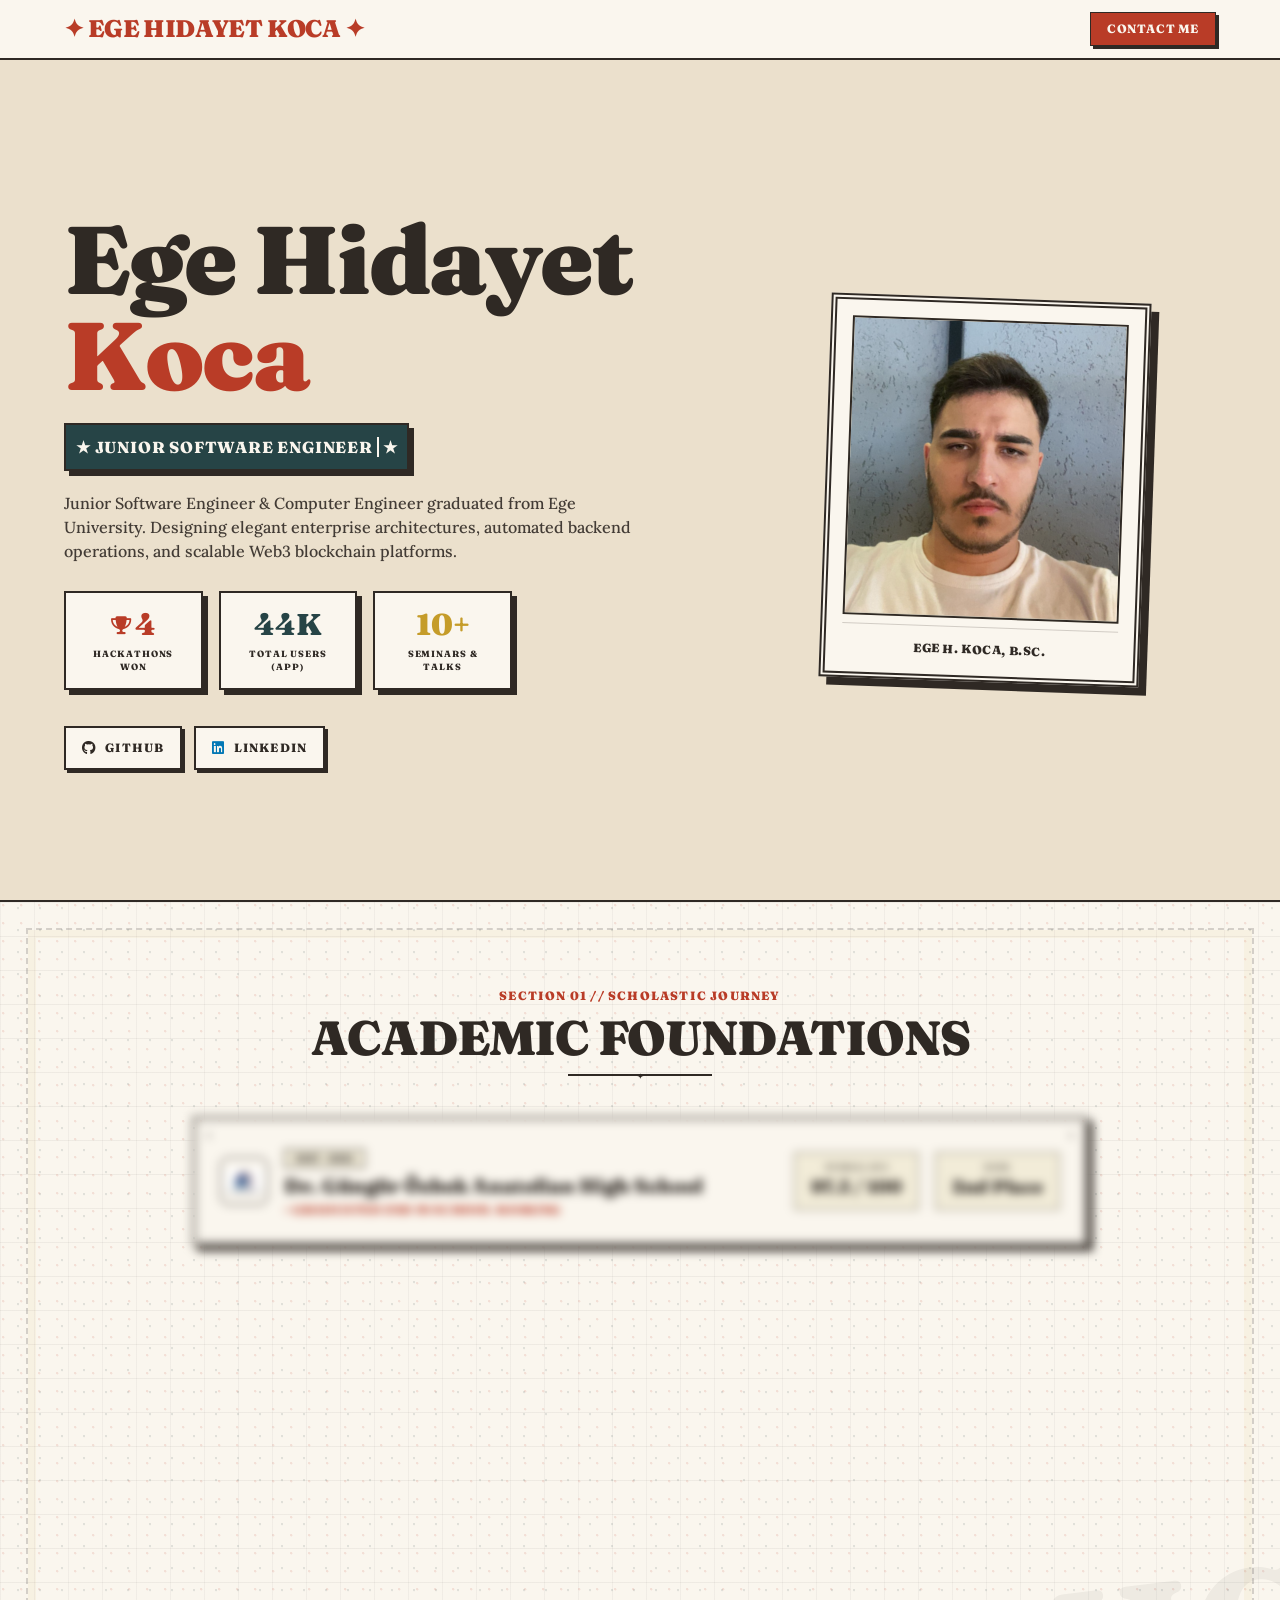
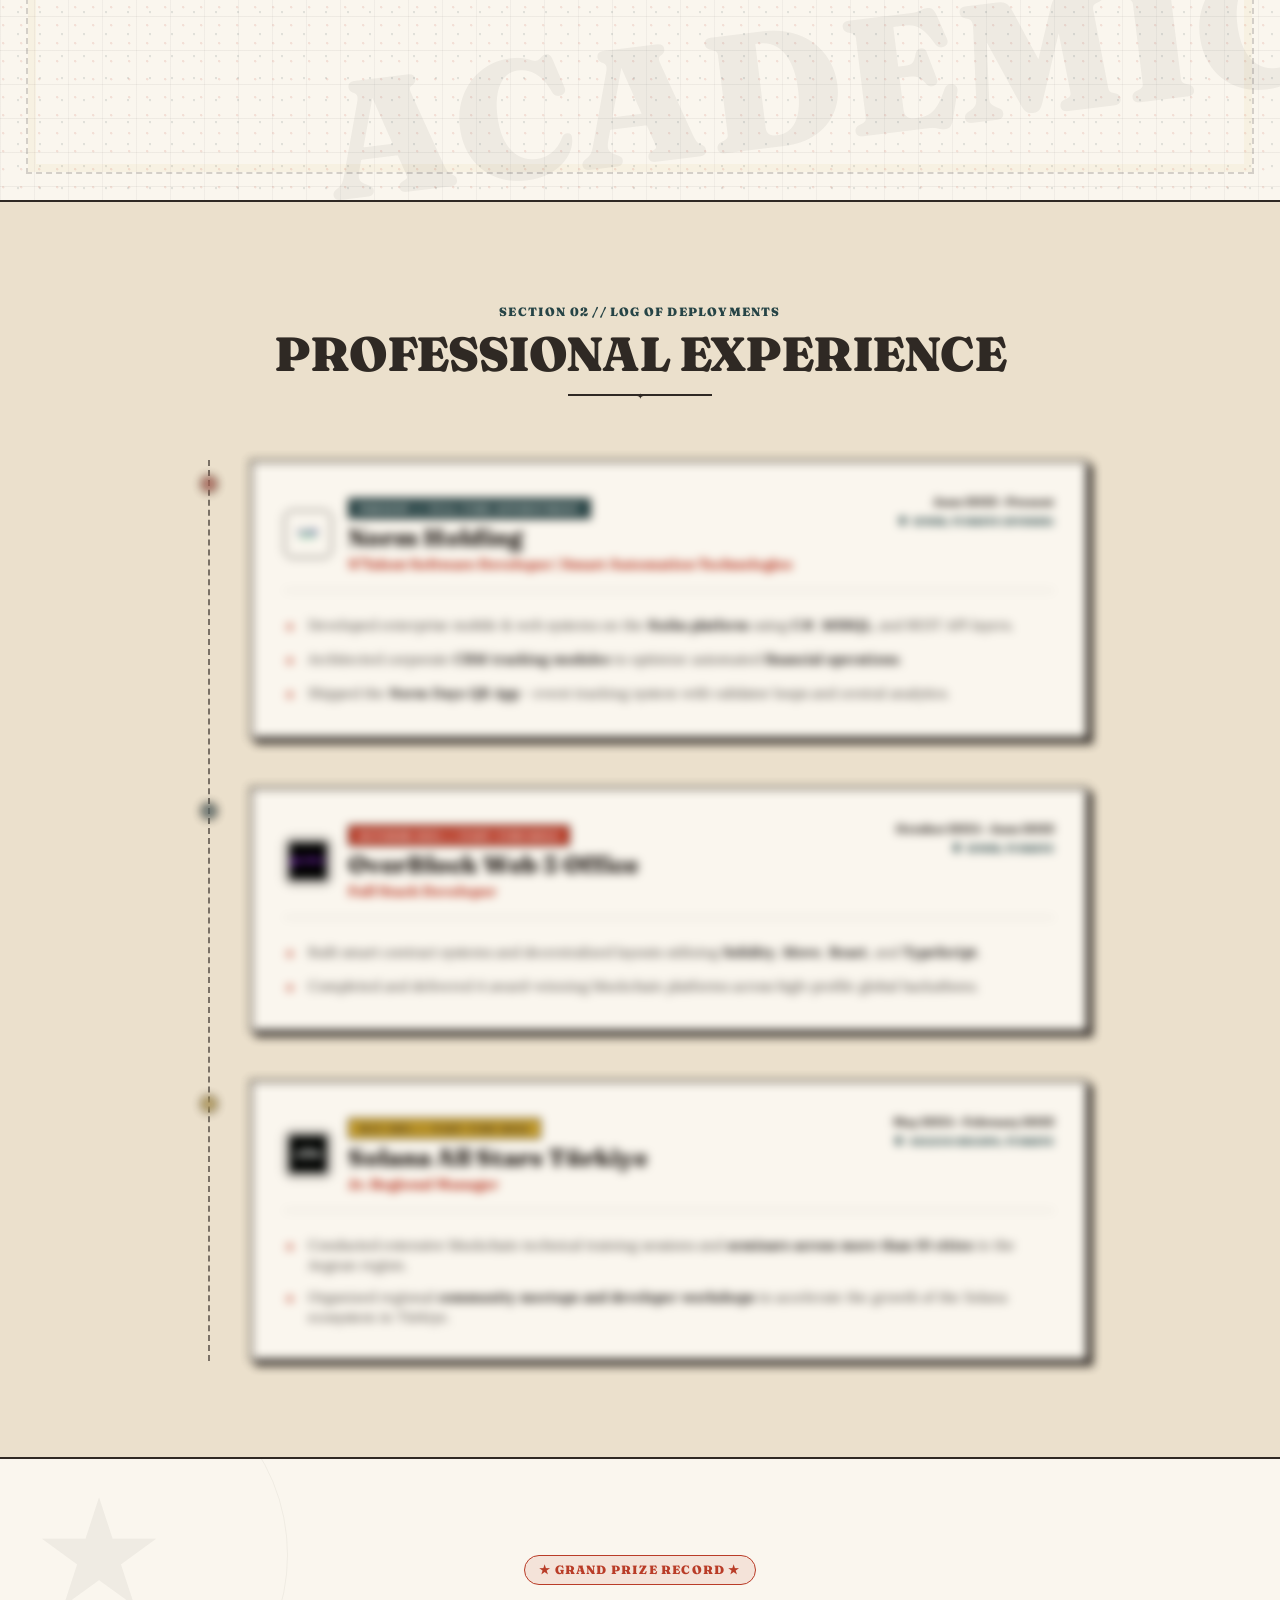
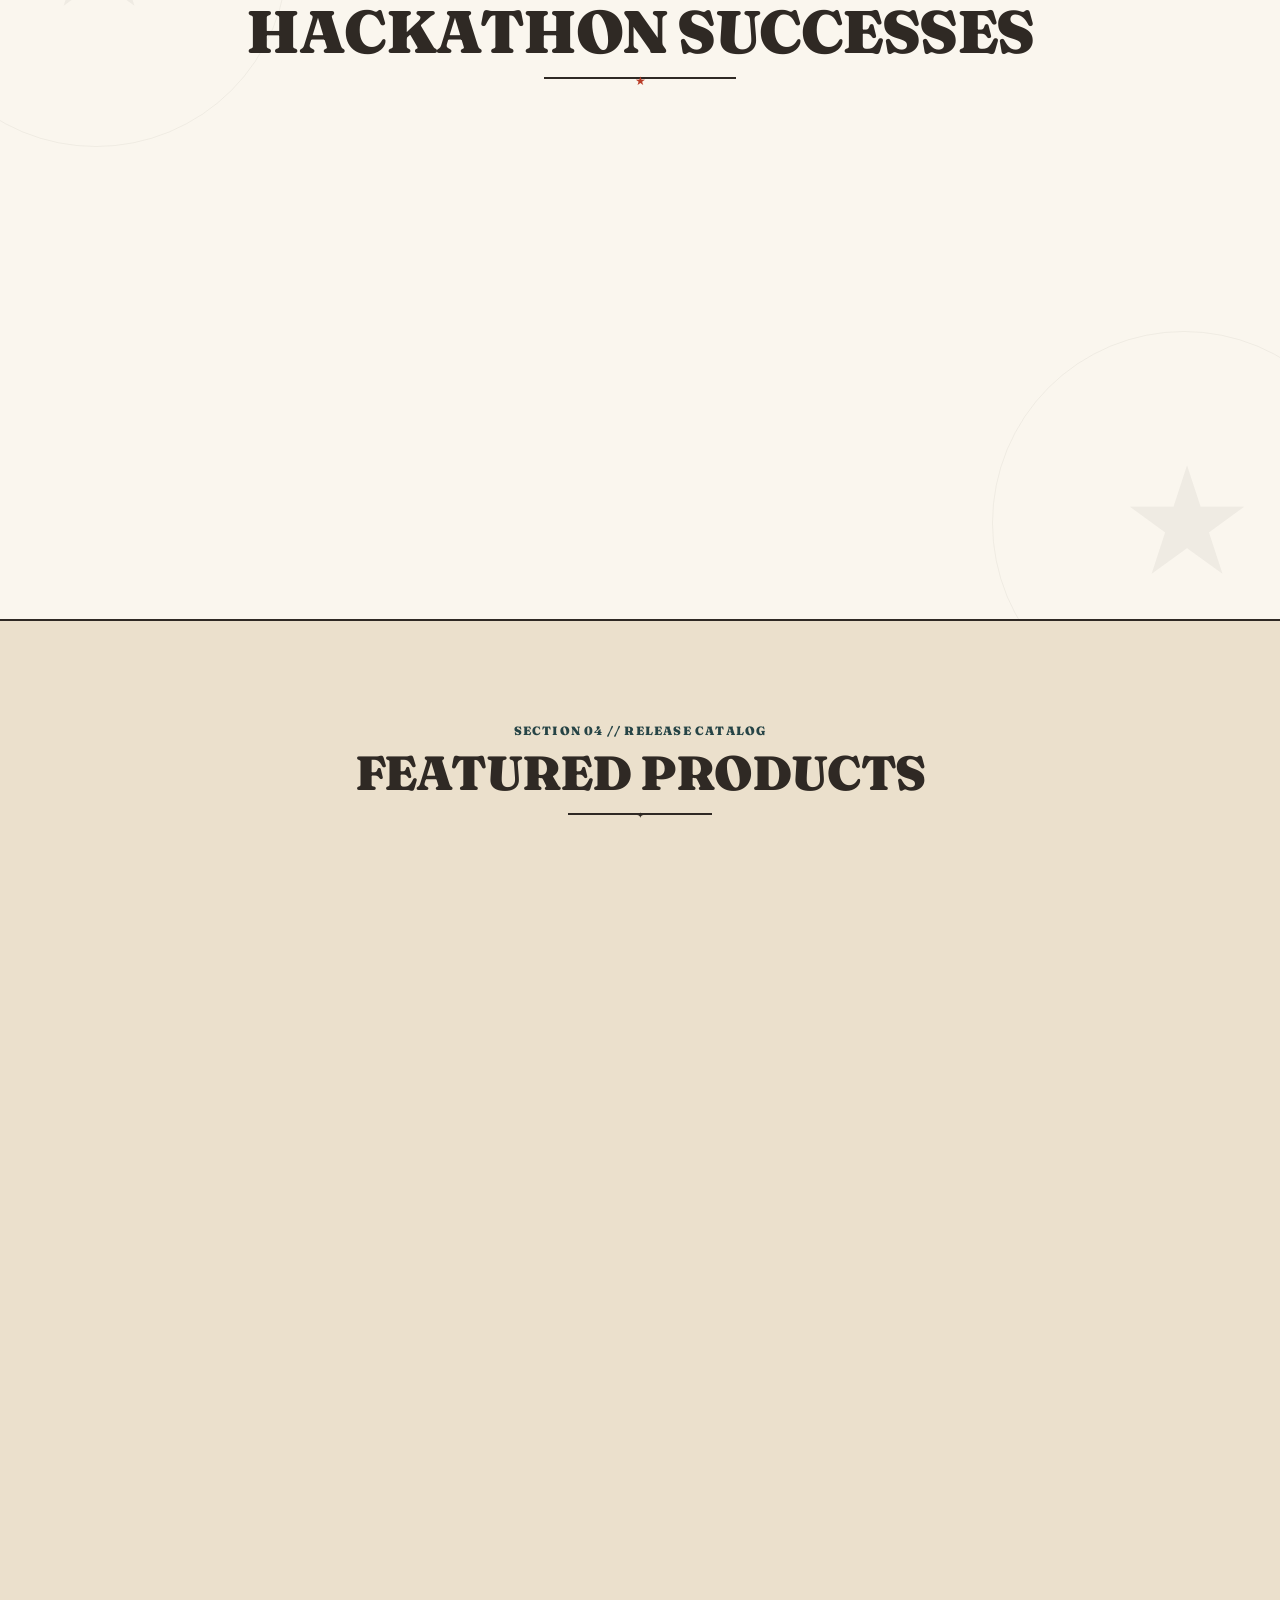
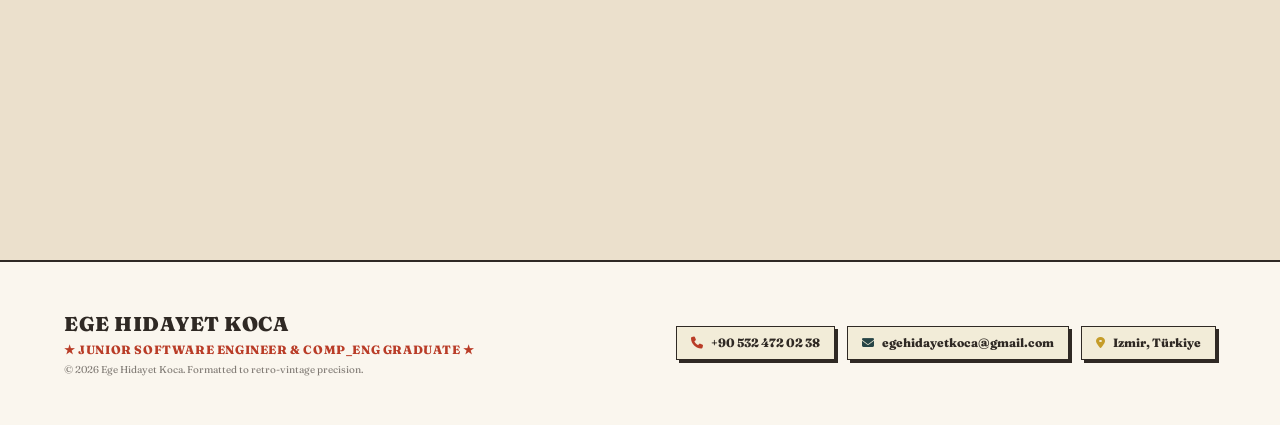
==== index.html @ c79b0aab "Fix product reveal visibility and Solana emphasis" ====
<!DOCTYPE html>
<html lang="en" class="scroll-smooth">
<head>
    <meta charset="UTF-8">
    <meta name="viewport" content="width=device-width, initial-scale=1.0">
    <title>Ege Hidayet Koca | Junior Software Engineer</title>
    <!-- Tailwind CSS -->
    <script src="assets/js/tailwindcss.js"></script>
    <!-- Google Fonts: Fraunces (Premium Retro Serif) & Lora (Classy Readable Body) -->
    <link href="assets/css/google-fonts.css" rel="stylesheet">
    <!-- Font Awesome Icons -->
    <link rel="stylesheet" href="assets/css/fontawesome.min.css">
    
    <script>
        tailwind.config = {
            theme: {
                extend: {
                    fontFamily: {
                        serif: ['Fraunces', 'serif'],
                        body: ['Lora', 'serif'],
                    },
                    colors: {
                        retro: {
                            bg: '#F5EFE4',      // Warm Aged Newspaper Cream
                            paper: '#FAF6EE',   // Off-white Warm Paper Sheet
                            red: '#B93A25',     // Vintage Tomato/Cola Red
                            teal: '#244244',    // Muted Dark Petrol Green
                            gold: '#C59B27',    // Aged Brass/Gold
                            charcoal: '#2D2722',// Muted Retro Coffee Dark
                        }
                    }
                }
            }
        }
    </script>
    
    <style>
        /* Smooth scrolling and vintage scrollbar */
        ::-webkit-scrollbar {
            width: 10px;
        }
        ::-webkit-scrollbar-track {
            background: #F0E6D2;
            border-left: 1px solid #2D2722;
        }
        ::-webkit-scrollbar-thumb {
            background: #B93A25;
            border: 2px solid #F5EFE4;
            border-radius: 4px;
        }
        ::-webkit-scrollbar-thumb:hover {
            background: #9A2E1C;
        }

        body {
            font-family: 'Lora', serif;
            background-color: #F5EFE4;
            color: #2D2722;
            background-image: radial-gradient(#2d2722 0.5px, transparent 0.5px), radial-gradient(#2d2722 0.5px, #f5efe4 0.5px);
            background-size: 20px 20px;
            background-position: 0 0, 10px 10px;
            background-blend-mode: multiply;
            opacity: 0.99; /* Fix for background blend */
            overflow-x: hidden;
        }

        b,
        strong {
            font-weight: 900;
            color: #1F1A17;
        }

        /* Classic Retro double-line border used in old magazines/labels */
        .retro-double-border {
            border: 4px double #2D2722;
        }

        .retro-border-thin {
            border: 1px solid #2D2722;
        }

        /* Paper shadow effect */
        .vintage-shadow {
            box-shadow: 5px 5px 0px 0px #2D2722;
        }

        .vintage-shadow-lg {
            box-shadow: 8px 8px 0px 0px #2D2722;
        }

        .vintage-shadow-sm {
            box-shadow: 3px 3px 0px 0px #2D2722;
        }

        /* Vintage stamp perforation effect */
        .stamp-perforation {
            background-image: radial-gradient(circle, transparent 40%, #FAF6EE 40%);
            background-size: 12px 12px;
        }

        /* Custom springy stamp entry animation to give a "tak tak" heavy matbaa/press effect */
        .edu-card-transition {
            will-change: transform, opacity, filter;
            transform-origin: center top;
            opacity: 0;
            transform: translateY(120px) scale(0.78) rotate(-3deg);
            filter: blur(5px);
        }

        .edu-card-visible {
            animation: edu-stamp-in 1.18s cubic-bezier(0.16, 1, 0.3, 1) both;
        }

        @keyframes edu-stamp-in {
            0% {
                opacity: 0;
                transform: translateY(120px) scale(0.78) rotate(-3deg);
                filter: blur(5px);
                box-shadow: 18px 18px 0 0 rgba(45, 39, 34, 0);
            }
            38% {
                opacity: 1;
                transform: translateY(-22px) scale(1.06) rotate(1.6deg);
                filter: blur(0.5px);
                box-shadow: 14px 14px 0 0 #2D2722;
            }
            56% {
                transform: translateY(10px) scale(0.965) rotate(-0.9deg);
                filter: blur(0);
                box-shadow: 3px 3px 0 0 #2D2722;
            }
            74% {
                transform: translateY(-6px) scale(1.015) rotate(0.35deg);
                box-shadow: 8px 8px 0 0 #2D2722;
            }
            100% {
                opacity: 1;
                transform: translateY(0) scale(1) rotate(0deg);
                filter: blur(0);
                box-shadow: 5px 5px 0 0 #2D2722;
            }
        }

        .hackathon-card {
            opacity: 0;
            transform: translateY(-130px) scale(0.86) rotate(-3deg);
            filter: blur(5px);
            will-change: transform, opacity, filter;
        }

        .hackathon-card.is-visible {
            opacity: 1;
            transform: translateY(0) scale(1) rotate(0deg);
            filter: blur(0);
        }

        .hackathon-card.drop-in {
            animation: hackathon-drop-in 1.05s cubic-bezier(0.17, 0.9, 0.28, 1.18) both;
        }

        .hackathon-card.rise-in {
            animation: hackathon-rise-in 1.05s cubic-bezier(0.17, 0.9, 0.28, 1.18) both;
        }

        @keyframes hackathon-drop-in {
            0% {
                opacity: 0;
                transform: translateY(-150px) scale(0.84) rotate(-4deg);
                filter: blur(6px);
                box-shadow: 0 22px 0 rgba(45, 39, 34, 0);
            }
            50% {
                opacity: 1;
                transform: translateY(18px) scale(1.045) rotate(1.4deg);
                filter: blur(0);
                box-shadow: 12px 12px 0 #2D2722;
            }
            72% {
                transform: translateY(-8px) scale(0.985) rotate(-0.45deg);
                box-shadow: 6px 6px 0 #2D2722;
            }
            100% {
                opacity: 1;
                transform: translateY(0) scale(1) rotate(0deg);
                filter: blur(0);
                box-shadow: 8px 8px 0 #2D2722;
            }
        }

        @keyframes hackathon-rise-in {
            0% {
                opacity: 0;
                transform: translateY(150px) scale(0.84) rotate(4deg);
                filter: blur(6px);
                box-shadow: 0 -18px 0 rgba(45, 39, 34, 0);
            }
            50% {
                opacity: 1;
                transform: translateY(-18px) scale(1.045) rotate(-1.4deg);
                filter: blur(0);
                box-shadow: 12px 12px 0 #2D2722;
            }
            72% {
                transform: translateY(8px) scale(0.985) rotate(0.45deg);
                box-shadow: 6px 6px 0 #2D2722;
            }
            100% {
                opacity: 1;
                transform: translateY(0) scale(1) rotate(0deg);
                filter: blur(0);
                box-shadow: 8px 8px 0 #2D2722;
            }
        }

        .experience-card {
            opacity: 0;
            filter: blur(5px);
            will-change: transform, opacity, filter;
        }

        .experience-card.from-left {
            transform: translateX(-120px) rotate(-1.4deg);
        }

        .experience-card.from-right {
            transform: translateX(120px) rotate(1.4deg);
        }

        .experience-card.is-visible {
            opacity: 1;
            transform: translateX(0) rotate(0deg);
            filter: blur(0);
        }

        .experience-card.slide-left-in {
            animation: experience-slide-left-in 1s cubic-bezier(0.16, 1, 0.3, 1) both;
        }

        .experience-card.slide-right-in {
            animation: experience-slide-right-in 1s cubic-bezier(0.16, 1, 0.3, 1) both;
        }

        @keyframes experience-slide-left-in {
            0% {
                opacity: 0;
                transform: translateX(-130px) rotate(-2deg);
                filter: blur(6px);
            }
            58% {
                opacity: 1;
                transform: translateX(18px) rotate(0.6deg);
                filter: blur(0);
            }
            78% {
                transform: translateX(-6px) rotate(-0.2deg);
            }
            100% {
                opacity: 1;
                transform: translateX(0) rotate(0deg);
                filter: blur(0);
            }
        }

        @keyframes experience-slide-right-in {
            0% {
                opacity: 0;
                transform: translateX(130px) rotate(2deg);
                filter: blur(6px);
            }
            58% {
                opacity: 1;
                transform: translateX(-18px) rotate(-0.6deg);
                filter: blur(0);
            }
            78% {
                transform: translateX(6px) rotate(0.2deg);
            }
            100% {
                opacity: 1;
                transform: translateX(0) rotate(0deg);
                filter: blur(0);
            }
        }

        .product-card {
            opacity: 1;
            transform: translateY(0) scale(1);
            filter: blur(0);
            clip-path: inset(0 0 0 0);
            will-change: transform, opacity, filter, clip-path;
        }

        .product-card.is-hidden {
            opacity: 0;
            transform: translateY(42px) scale(0.94);
            filter: blur(4px);
            clip-path: inset(0 100% 0 0);
        }

        .product-card.is-visible {
            opacity: 1;
            transform: translateY(0) scale(1);
            filter: blur(0);
            clip-path: inset(0 0 0 0);
        }

        .product-card.product-build-in {
            animation: product-build-in 1.05s cubic-bezier(0.16, 1, 0.3, 1) both;
        }

        @keyframes product-build-in {
            0% {
                opacity: 0;
                transform: translateY(54px) scale(0.92);
                filter: blur(5px);
                clip-path: inset(0 100% 0 0);
                box-shadow: 0 0 0 rgba(45, 39, 34, 0);
            }
            42% {
                opacity: 1;
                clip-path: inset(0 0 0 0);
                filter: blur(1px);
            }
            68% {
                transform: translateY(-8px) scale(1.015);
                filter: blur(0);
                box-shadow: 8px 8px 0 #2D2722;
            }
            100% {
                opacity: 1;
                transform: translateY(0) scale(1);
                filter: blur(0);
                clip-path: inset(0 0 0 0);
                box-shadow: 5px 5px 0 #2D2722;
            }
        }

        .academic-bg {
            background-color: #FAF6EE;
            background-image:
                linear-gradient(rgba(45, 39, 34, 0.055) 1px, transparent 1px),
                linear-gradient(90deg, rgba(45, 39, 34, 0.045) 1px, transparent 1px),
                radial-gradient(circle at 18% 18%, rgba(185, 58, 37, 0.12) 0 1px, transparent 1.5px),
                radial-gradient(circle at 82% 28%, rgba(36, 66, 68, 0.12) 0 1px, transparent 1.5px);
            background-size: 100% 34px, 34px 100%, 18px 18px, 22px 22px;
        }

        .academic-bg::before,
        .academic-bg::after {
            content: "";
            position: absolute;
            pointer-events: none;
            z-index: 0;
        }

        .academic-bg::before {
            inset: 26px;
            border: 2px dashed rgba(45, 39, 34, 0.18);
            box-shadow: inset 0 0 0 8px rgba(197, 155, 39, 0.06);
        }

        .academic-bg::after {
            content: "ACADEMIC";
            right: -3vw;
            bottom: 4vh;
            font-family: 'Fraunces', serif;
            font-size: clamp(4rem, 13vw, 11rem);
            font-weight: 900;
            line-height: 1;
            color: rgba(45, 39, 34, 0.055);
            transform: rotate(-7deg);
            letter-spacing: 0;
            white-space: nowrap;
        }
    </style>
</head>
<body class="antialiased selection:bg-[#B93A25] selection:text-white">

    <!-- Vintage Header Masthead (Simplified without Navigation Links for Clean Scroll UX) -->
    <header class="fixed top-0 left-0 w-full z-40 bg-[#FAF6EE] border-b-2 border-retro-charcoal px-4 sm:px-6 py-3 transition-all duration-300">
        <div class="max-w-6xl mx-auto flex items-center justify-between">
            <a href="#hero" class="font-serif font-black text-xl md:text-2xl tracking-tight text-retro-red hover:opacity-85">
                ✦ EGE HIDAYET KOCA ✦
            </a>

            <a href="mailto:egehidayetkoca@gmail.com" class="bg-retro-red hover:bg-retro-charcoal text-[#FAF6EE] text-xs font-serif font-bold tracking-wider uppercase px-4 py-2 border border-retro-charcoal transition-all vintage-shadow-sm">
                CONTACT ME
            </a>
        </div>
    </header>

    <!-- 1. HERO ENTRY SECTION (Highly Responsive, Perfectly Aligned Side-by-Side Layout) -->
    <section id="hero" class="relative min-h-screen lg:h-screen lg:max-h-[950px] flex items-center justify-center pt-28 pb-8 px-4 sm:px-6 z-10 overflow-hidden">
        <div class="max-w-6xl w-full mx-auto grid grid-cols-1 md:grid-cols-12 gap-8 items-center h-full">
            
            <!-- Left Column: Classic Bold Advertising Typography -->
            <div class="md:col-span-7 flex flex-col justify-center space-y-4 md:space-y-5">
                <h1 class="font-serif font-black text-4xl sm:text-6xl lg:text-7xl xl:text-8xl tracking-tight leading-none text-retro-charcoal">
                    Ege Hidayet <br>
                    <span class="text-retro-red">Koca</span>
                </h1>
                
                <!-- Retro Framed Label for Subtitle -->
                <div class="bg-retro-teal text-[#FAF6EE] border-2 border-retro-charcoal p-2.5 inline-block w-fit max-w-full vintage-shadow">
                    <h2 class="text-xs sm:text-sm md:text-base font-serif font-extrabold tracking-wider uppercase">
                        ★ <span id="typewriter-text" class="border-r-2 border-[#FAF6EE] pr-1"></span> ★
                    </h2>
                </div>
                
                <p class="text-retro-charcoal/90 text-xs sm:text-sm md:text-base max-w-xl leading-relaxed font-medium">
                    Junior Software Engineer & Computer Engineer graduated from Ege University. Designing elegant enterprise architectures, automated backend operations, and scalable Web3 blockchain platforms.
                </p>

                <!-- Classic Ledger Stats Grid -->
                <div class="grid grid-cols-3 gap-3 sm:gap-4 py-2 max-w-md w-full">
                    <div class="bg-[#FAF6EE] border-2 border-retro-charcoal p-2.5 sm:p-3.5 text-center vintage-shadow">
                        <div class="text-xl sm:text-2xl md:text-3xl font-serif font-black text-retro-red flex items-center justify-center gap-1">
                            <i class="fas fa-trophy text-sm sm:text-base md:text-lg"></i>
                            <span>4</span>
                        </div>
                        <div class="text-[8px] sm:text-[9px] font-serif font-bold uppercase tracking-widest text-retro-charcoal mt-1">Hackathons Won</div>
                    </div>
                    <div class="bg-[#FAF6EE] border-2 border-retro-charcoal p-2.5 sm:p-3.5 text-center vintage-shadow">
                        <div class="text-xl sm:text-2xl md:text-3xl font-serif font-black text-retro-teal">44K</div>
                        <div class="text-[8px] sm:text-[9px] font-serif font-bold uppercase tracking-widest text-retro-charcoal mt-1">Total Users (App)</div>
                    </div>
                    <div class="bg-[#FAF6EE] border-2 border-retro-charcoal p-2.5 sm:p-3.5 text-center vintage-shadow">
                        <div class="text-xl sm:text-2xl md:text-3xl font-serif font-black text-retro-gold">10+</div>
                        <div class="text-[8px] sm:text-[9px] font-serif font-bold uppercase tracking-widest text-retro-charcoal mt-1">Seminars & Talks</div>
                    </div>
                </div>

                <!-- Handles -->
                <div class="flex flex-wrap items-center gap-3 pt-2">
                    <a href="https://github.com/egekoca" target="_blank" class="bg-[#FAF6EE] border-2 border-retro-charcoal hover:bg-retro-red hover:text-white px-4 py-2.5 text-[10px] sm:text-xs font-serif font-bold tracking-widest uppercase flex items-center gap-2 transition-all vintage-shadow-sm">
                        <i class="fab fa-github text-sm"></i>
                        <span>GITHUB</span>
                    </a>
                    <a href="https://www.linkedin.com/in/ege-hidayet-koca/" target="_blank" class="bg-[#FAF6EE] border-2 border-retro-charcoal hover:bg-retro-teal hover:text-white px-4 py-2.5 text-[10px] sm:text-xs font-serif font-bold tracking-widest uppercase flex items-center gap-2 transition-all vintage-shadow-sm">
                        <i class="fab fa-linkedin text-sm text-[#0077B5]"></i>
                        <span>LINKEDIN</span>
                    </a>
                </div>
            </div>

            <!-- Right Column: Retro Portrait Card (Ensured side-by-side positioning on larger screens) -->
            <div class="md:col-span-5 flex justify-center items-center">
                <div class="relative w-64 h-72 sm:w-72 sm:h-80 md:w-80 md:h-96 max-w-full">
                    <!-- Polaroid Style frame containing user avatar -->
                    <div class="absolute inset-0 bg-[#FAF6EE] border-[6px] border-double border-retro-charcoal p-3.5 sm:p-4 flex flex-col justify-between vintage-shadow-lg transform rotate-2 md:hover:rotate-0 transition-transform duration-300">
                        <!-- Portrait Image Wrapper -->
                        <div class="w-full h-[88%] bg-[#F2ECD8] border-2 border-retro-charcoal overflow-hidden relative flex items-center justify-center">
                            <!-- Fallback styled beautifully below. Actual image will crop cleanly inside. -->
                            <img src="assets/images/profile.png" alt="Ege Hidayet Koca" onerror="this.style.display='none'; this.nextElementSibling.style.display='flex';" class="w-full h-full object-cover">
                            <div class="hidden w-full h-full flex-col items-center justify-center bg-[#FAF6EE] text-retro-charcoal">
                                <i class="fas fa-user-tie text-4xl sm:text-5xl text-retro-red mb-3"></i>
                                <span class="font-serif text-[9px] sm:text-[10px] tracking-widest uppercase font-bold">[YOUR PHOTO HERE]</span>
                            </div>
                        </div>

                        <!-- Polaroid bottom margin metadata -->
                        <div class="text-center pt-1.5 sm:pt-2 border-t border-retro-charcoal/20">
                            <span class="font-serif font-black text-xs tracking-wider uppercase text-retro-charcoal">Ege H. Koca, B.Sc.</span>
                        </div>
                    </div>
                </div>
            </div>

        </div>
    </section>

    <!-- 2. EDUCATION SECTION (Stacked Symmetrical Layout - Scrollable/No Clip on Accordion Expansion) -->
    <section id="education" class="academic-bg relative min-h-screen py-20 px-4 sm:px-6 border-t-2 border-retro-charcoal z-10 overflow-hidden">
        <div class="relative z-10 max-w-4xl mx-auto w-full">
            <div class="text-center mb-10">
                <span class="text-xs font-serif font-black tracking-widest text-retro-red uppercase">SECTION 01 // SCHOLASTIC JOURNEY</span>
                <h2 class="font-serif font-black text-3xl md:text-5xl text-retro-charcoal mt-2 uppercase tracking-tight">Academic Foundations</h2>
                <div class="w-36 h-0.5 bg-retro-charcoal mx-auto mt-3 relative">
                    <span class="absolute -top-1 left-1/2 -translate-x-1/2 text-[8px]">✦</span>
                </div>
            </div>

            <!-- Vertically Stacked Symmetrical Cards for Flawless Page Flow -->
            <div class="space-y-6">
                
                <!-- Card 1: Dr. Güngör Özbek Anatolian High School -->
                <div id="edu-card-1" class="edu-card-transition opacity-0 translate-y-12 scale-95 bg-[#FAF6EE] p-5 sm:p-6 retro-double-border relative group vintage-shadow hover:translate-x-[-2px] hover:translate-y-[-2px] hover:shadow-[7px_7px_0px_0px_#2D2722] transition-all flex flex-col md:flex-row items-start md:items-center justify-between gap-4 md:gap-6">
                    <span class="absolute top-2 left-2 text-xs text-retro-charcoal/40">✦</span>
                    <span class="absolute top-2 right-2 text-xs text-retro-charcoal/40">✦</span>
                    
                    <div class="flex items-center gap-4">
                        <!-- School Logo Box with Fallback -->
                        <div class="relative w-12 h-12 bg-[#FAF6EE] border border-retro-charcoal p-1 flex items-center justify-center overflow-hidden shrink-0 shadow-sm rounded-lg">
                            <img src="assets/images/dr-gungor-ozbek.jpg" alt="Dr. Güngör Özbek Anatolian High School Logo" onerror="this.style.display='none'; this.nextElementSibling.style.display='flex';" class="w-full h-full object-contain">
                            <span class="hidden w-full h-full items-center justify-center font-serif font-black text-retro-red text-base">GO</span>
                        </div>
                        <div>
                            <span class="text-[10px] font-serif font-bold text-retro-charcoal bg-[#F2ECD8] border border-retro-charcoal px-2.5 py-0.5">2017 - 2021</span>
                            <h3 class="text-lg sm:text-xl font-serif font-black text-retro-charcoal mt-1">
                                Dr. Güngör Özbek Anatolian High School
                            </h3>
                            <p class="text-xs font-serif font-bold tracking-wider text-retro-red uppercase mt-0.5">&gt; Graduated 2nd in school ranking</p>
                        </div>
                    </div>

                    <!-- Mini Ledger Details -->
                    <div class="flex gap-4 shrink-0 w-full md:w-auto border-t md:border-t-0 border-retro-charcoal/20 pt-3 md:pt-0">
                        <div class="bg-[#F2ECD8] border border-retro-charcoal/60 px-4 py-2 text-center min-w-[100px] flex-1 md:flex-initial">
                            <span class="text-[8px] font-serif font-bold text-retro-charcoal/70 block uppercase tracking-wider">Overall GPA</span>
                            <span class="text-base sm:text-lg font-serif font-black text-retro-charcoal block">97.3 / 100</span>
                        </div>
                        <div class="bg-[#F2ECD8] border border-retro-charcoal/60 px-4 py-2 text-center min-w-[100px] flex-1 md:flex-initial">
                            <span class="text-[8px] font-serif font-bold text-retro-charcoal/70 block uppercase tracking-wider">Rank</span>
                            <span class="text-base sm:text-lg font-serif font-black text-retro-charcoal block">2nd Place</span>
                        </div>
                    </div>
                </div>

                <!-- Card 2: Ege University (COLLAPSIBLE / ACCORDION STYLE) -->
                <div id="ege-card" class="edu-card-transition opacity-0 translate-y-12 scale-95 bg-[#FAF6EE] p-5 sm:p-6 retro-double-border relative group vintage-shadow hover:translate-x-[-2px] hover:translate-y-[-2px] hover:shadow-[7px_7px_0px_0px_#2D2722] transition-all flex flex-col gap-4 cursor-pointer">
                    <span class="absolute top-2 left-2 text-xs text-retro-charcoal/40">✦</span>
                    <span class="absolute top-2 right-2 text-xs text-retro-charcoal/40">✦</span>
                    
                    <div class="flex flex-col md:flex-row items-start md:items-center justify-between gap-4 md:gap-6">
                        <div class="flex items-center gap-4">
                            <!-- School Logo Box with Fallback -->
                            <div class="relative w-12 h-12 bg-[#FAF6EE] border border-retro-charcoal p-1 flex items-center justify-center overflow-hidden shrink-0 shadow-sm rounded-lg">
                                <img src="assets/images/ege-university.png" alt="Ege University Logo" onerror="this.style.display='none'; this.nextElementSibling.style.display='flex';" class="w-full h-full object-contain">
                                <span class="hidden w-full h-full items-center justify-center font-serif font-black text-retro-teal text-base">EU</span>
                            </div>
                            <div>
                                <span class="text-[10px] font-serif font-bold text-retro-charcoal bg-[#F2ECD8] border border-retro-charcoal px-2.5 py-0.5">2021 - 2026</span>
                                <h3 class="text-lg sm:text-xl font-serif font-black text-retro-charcoal mt-1">
                                    Ege University
                                </h3>
                                <p class="text-xs font-serif font-bold tracking-wider text-retro-teal uppercase mt-0.5">&gt; B.Sc in Computer Engineering (Graduated)</p>
                            </div>
                        </div>

                        <!-- Mini Ledger Details -->
                        <div class="flex gap-4 shrink-0 w-full md:w-auto border-t md:border-t-0 border-retro-charcoal/20 pt-3 md:pt-0">
                            <div class="bg-[#F2ECD8] border border-retro-charcoal/60 px-4 py-2 text-center min-w-[100px] flex-1 md:flex-initial">
                                <span class="text-[8px] font-serif font-bold text-retro-charcoal/70 block uppercase tracking-wider">Final GPA</span>
                                <span class="text-base sm:text-lg font-serif font-black text-retro-charcoal block">3.12 / 4.00</span>
                            </div>
                            <div class="bg-[#F2ECD8] border border-retro-charcoal/60 px-4 py-2 text-center min-w-[100px] flex-1 md:flex-initial">
                                <span class="text-[8px] font-serif font-bold text-retro-charcoal/70 block uppercase tracking-wider">Conferred</span>
                                <span class="text-base sm:text-lg font-serif font-black text-retro-charcoal block">June 2026</span>
                            </div>
                        </div>
                    </div>

                    <!-- Accordion Click to Expand Bar -->
                    <div class="flex items-center justify-between text-[10px] font-serif font-black text-retro-teal uppercase tracking-widest border-t border-retro-charcoal/20 pt-3">
                        <span class="flex items-center gap-1.5"><i class="fas fa-folder-open text-xs"></i> CLICK TO TOGGLE THESIS, PROJECTS & UNIONS</span>
                        <i id="ege-arrow" class="fas fa-chevron-down transition-transform duration-300"></i>
                    </div>

                    <!-- Collapsible Details Container -->
                    <div id="ege-details" class="max-h-0 overflow-hidden transition-all duration-300 ease-in-out">
                        <div class="border-t border-dashed border-retro-charcoal/30 pt-4 space-y-4 font-serif text-xs md:text-sm">
                            <div>
                                <span class="font-bold text-retro-red block uppercase tracking-wider text-[9px] md:text-[10px] mb-1">★ Academic Thesis</span>
                                <p class="text-retro-charcoal/90 leading-relaxed pl-3 border-l-2 border-retro-red">
                                    Designing and validating high-entropy, cryptographically secure <b>Blockchain-based Random Number Generators (RNG)</b> on distributed networks.
                                </p>
                            </div>
                            <div>
                                <span class="font-bold text-retro-teal block uppercase tracking-wider text-[9px] md:text-[10px] mb-1">★ Advanced Languages & Projects</span>
                                <p class="text-retro-charcoal/90 leading-relaxed pl-3 border-l-2 border-retro-teal">
                                    Engineered scalable microservices, automated APIs, and backend architectures utilizing <b>Java, C#, and Python</b>.
                                </p>
                            </div>
                            <div>
                                <span class="font-bold text-retro-gold block uppercase tracking-wider text-[9px] md:text-[10px] mb-1">★ Union & Club Engagements</span>
                                <div class="flex flex-wrap gap-2 pl-3 border-l-2 border-retro-gold mt-1.5">
                                    <span class="text-[10px] bg-[#F2ECD8] border border-retro-charcoal/40 px-2.5 py-1 text-retro-charcoal font-bold">2022 SAVTEK (Defense Tech)</span>
                                    <span class="text-[10px] bg-[#F2ECD8] border border-retro-charcoal/40 px-2.5 py-1 text-retro-charcoal font-bold">2023 EKAMİT (Academic Research)</span>
                                    <span class="text-[10px] bg-[#F2ECD8] border border-retro-charcoal/40 px-2.5 py-1 text-retro-charcoal font-bold">2024 R&D Union (Research & Dev)</span>
                                </div>
                            </div>
                        </div>
                    </div>
                </div>

            </div>
        </div>
    </section>

    <!-- 3. EXPERIENCE SECTION (With Inline Timeline Axis on Left & Institutional Logos) -->
    <section id="experience" class="relative py-24 px-4 sm:px-6 border-t-2 border-retro-charcoal z-10">
        <div class="max-w-4xl mx-auto">
            <div class="text-center mb-16">
                <span class="text-xs font-serif font-black tracking-widest text-retro-teal uppercase">SECTION 02 // LOG OF DEPLOYMENTS</span>
                <h2 class="font-serif font-black text-3xl md:text-5xl text-retro-charcoal mt-2 uppercase tracking-tight">Professional Experience</h2>
                <div class="w-36 h-0.5 bg-retro-charcoal mx-auto mt-4 relative">
                    <span class="absolute -top-1 left-1/2 -translate-x-1/2 text-[8px]">✦</span>
                </div>
            </div>

            <!-- Integrated Timeline Experience List -->
            <div class="relative pl-6 md:pl-10 border-l-2 border-dashed border-retro-charcoal/60 space-y-12 ml-1 md:ml-4">
                
                <!-- Role 1: Norm Holding -->
                <div class="experience-card from-left relative">
                    <!-- Timeline Node Pin -->
                    <span class="absolute -left-[31px] md:-left-[49px] top-4 w-4 h-4 rounded-full bg-retro-red border-2 border-retro-charcoal flex items-center justify-center shadow-sm">
                        <span class="w-1.5 h-1.5 rounded-full bg-[#FAF6EE]"></span>
                    </span>

                    <div class="bg-[#FAF6EE] p-5 sm:p-6 md:p-8 border-2 border-retro-charcoal vintage-shadow relative">
                        <div class="flex flex-col md:flex-row md:items-start justify-between gap-4 mb-6 border-b border-retro-charcoal/20 pb-4">
                            <div class="flex items-center gap-4">
                                <!-- Company Logo Box -->
                                <div class="relative w-12 h-12 bg-[#FAF6EE] border border-retro-charcoal p-1 flex items-center justify-center overflow-hidden shrink-0 shadow-sm rounded-lg">
                                    <img src="assets/images/norm-holding.png" alt="Norm Holding Logo" onerror="this.style.display='none'; this.nextElementSibling.style.display='flex';" class="w-full h-full object-contain">
                                    <span class="hidden w-full h-full items-center justify-center font-serif font-black text-retro-teal text-base">NH</span>
                                </div>
                                <div>
                                    <span class="bg-retro-teal text-[#FAF6EE] border border-retro-charcoal text-[9px] font-serif font-extrabold px-2.5 py-1 tracking-widest uppercase">
                                        PRESENT // FULL-TIME APPOINTMENT
                                    </span>
                                    <h3 class="text-xl sm:text-2xl font-serif font-black text-retro-charcoal mt-1">Norm Holding</h3>
                                    <p class="text-xs sm:text-sm font-serif font-bold text-retro-red">N'Talent Software Developer | Smart Automation Technologies</p>
                                </div>
                            </div>
                            <div class="text-left md:text-right font-serif">
                                <span class="text-xs font-bold text-retro-charcoal block">June 2025 - Present</span>
                                <p class="text-[10px] font-bold text-retro-teal mt-1 uppercase"><i class="fas fa-map-marker-alt mr-1"></i> Izmir, Turkiye (Hybrid)</p>
                            </div>
                        </div>

                        <!-- Bullet points -->
                        <ul class="space-y-3 text-xs sm:text-sm text-retro-charcoal/90">
                            <li class="flex items-start gap-3">
                                <span class="text-retro-red mt-0.5 shrink-0">✦</span>
                                <span>Developed enterprise mobile & web systems on the <b>Kuika platform</b> using <b>C#</b>, <b>MSSQL</b>, and REST API layers.</span>
                            </li>
                            <li class="flex items-start gap-3">
                                <span class="text-retro-red mt-0.5 shrink-0">✦</span>
                                <span>Architected corporate <b>CRM tracking modules</b> to optimize automated <b>financial operations</b>.</span>
                            </li>
                            <li class="flex items-start gap-3">
                                <span class="text-retro-red mt-0.5 shrink-0">✦</span>
                                <span>Shipped the <b>Norm Days QR App</b> - event tracking system with validator loops and central analytics.</span>
                            </li>
                        </ul>
                    </div>
                </div>

                <!-- Role 2: OverBlock Web 3 Office -->
                <div class="experience-card from-right relative">
                    <!-- Timeline Node Pin -->
                    <span class="absolute -left-[31px] md:-left-[49px] top-4 w-4 h-4 rounded-full bg-retro-teal border-2 border-retro-charcoal flex items-center justify-center shadow-sm">
                        <span class="w-1.5 h-1.5 rounded-full bg-[#FAF6EE]"></span>
                    </span>

                    <div class="bg-[#FAF6EE] p-5 sm:p-6 md:p-8 border-2 border-retro-charcoal vintage-shadow relative">
                        <div class="flex flex-col md:flex-row md:items-start justify-between gap-4 mb-6 border-b border-retro-charcoal/20 pb-4">
                            <div class="flex items-center gap-4">
                                <!-- Company Logo Box -->
                                <div class="relative w-12 h-12 bg-[#FAF6EE] border border-retro-charcoal p-1 flex items-center justify-center overflow-hidden shrink-0 shadow-sm rounded-lg">
                                    <img src="assets/images/overblock.jpg" alt="OverBlock Logo" onerror="this.style.display='none'; this.nextElementSibling.style.display='flex';" class="w-full h-full object-contain">
                                    <span class="hidden w-full h-full items-center justify-center font-serif font-black text-retro-red text-base">OB</span>
                                </div>
                                <div>
                                    <span class="bg-retro-red text-white border border-retro-charcoal text-[9px] font-serif font-extrabold px-2.5 py-1 tracking-widest uppercase">
                                        OCTOBER 2024 // PART-TIME ROLE
                                    </span>
                                    <h3 class="text-xl sm:text-2xl font-serif font-black text-retro-charcoal mt-1">OverBlock Web 3 Office</h3>
                                    <p class="text-xs sm:text-sm font-serif font-bold text-retro-red">Full Stack Developer</p>
                                </div>
                            </div>
                            <div class="text-left md:text-right font-serif">
                                <span class="text-xs font-bold text-retro-charcoal block">October 2024 - June 2025</span>
                                <p class="text-[10px] font-bold text-retro-teal mt-1 uppercase"><i class="fas fa-map-marker-alt mr-1"></i> Izmir, Turkiye</p>
                            </div>
                        </div>

                        <ul class="space-y-3 text-xs sm:text-sm text-retro-charcoal/90">
                            <li class="flex items-start gap-3">
                                <span class="text-retro-red mt-0.5 shrink-0">✦</span>
                                <span>Built smart contract systems and decentralized layouts utilizing <b>Solidity</b>, <b>Move</b>, <b>React</b>, and <b>TypeScript</b>.</span>
                            </li>
                            <li class="flex items-start gap-3">
                                <span class="text-retro-red mt-0.5 shrink-0">✦</span>
                                <span>Completed and delivered 4 award-winning blockchain platforms across high-profile global hackathons.</span>
                            </li>
                        </ul>
                    </div>
                </div>

                <!-- Role 3: Solana All Stars Türkiye -->
                <div class="experience-card from-left relative">
                    <!-- Timeline Node Pin -->
                    <span class="absolute -left-[31px] md:-left-[49px] top-4 w-4 h-4 rounded-full bg-retro-gold border-2 border-retro-charcoal flex items-center justify-center shadow-sm">
                        <span class="w-1.5 h-1.5 rounded-full bg-[#FAF6EE]"></span>
                    </span>

                    <div class="bg-[#FAF6EE] p-5 sm:p-6 md:p-8 border-2 border-retro-charcoal vintage-shadow relative">
                        <div class="flex flex-col md:flex-row md:items-start justify-between gap-4 mb-6 border-b border-retro-charcoal/20 pb-4">
                            <div class="flex items-center gap-4">
                                <!-- Company Logo Box -->
                                <div class="relative w-12 h-12 bg-[#FAF6EE] border border-retro-charcoal p-1 flex items-center justify-center overflow-hidden shrink-0 shadow-sm rounded-lg">
                                    <img src="assets/images/solana-all-stars.jpeg" alt="Solana All Stars Logo" onerror="this.style.display='none'; this.nextElementSibling.style.display='flex';" class="w-full h-full object-contain">
                                    <span class="hidden w-full h-full items-center justify-center font-serif font-black text-retro-gold text-base">SO</span>
                                </div>
                                <div>
                                    <span class="bg-retro-gold text-retro-charcoal border border-retro-charcoal text-[9px] font-serif font-extrabold px-2.5 py-1 tracking-widest uppercase">
                                        MAY 2024 // PART-TIME ROLE
                                    </span>
                                    <h3 class="text-xl sm:text-2xl font-serif font-black text-retro-charcoal mt-1">Solana All Stars Türkiye</h3>
                                    <p class="text-xs sm:text-sm font-serif font-bold text-retro-red">Jr. Regional Manager</p>
                                </div>
                            </div>
                            <div class="text-left md:text-right font-serif">
                                <span class="text-xs font-bold text-retro-charcoal block">May 2024 - February 2025</span>
                                <p class="text-[10px] font-bold text-retro-teal mt-1 uppercase"><i class="fas fa-map-marker-alt mr-1"></i> Aegean Region, Turkiye</p>
                            </div>
                        </div>

                        <ul class="space-y-3 text-xs sm:text-sm text-retro-charcoal/90">
                            <li class="flex items-start gap-3">
                                <span class="text-retro-red mt-0.5 shrink-0">✦</span>
                                <span>Conducted extensive blockchain technical training sessions and <b>seminars across more than 10 cities</b> in the Aegean region.</span>
                            </li>
                            <li class="flex items-start gap-3">
                                <span class="text-retro-red mt-0.5 shrink-0">✦</span>
                                <span>Organized regional <b>community meetups and developer workshops</b> to accelerate the growth of the Solana ecosystem in Türkiye.</span>
                            </li>
                        </ul>
                    </div>
                </div>

            </div>
        </div>
    </section>

    <!-- 4. HACKATHONS ACHIEVEMENTS (Postage Stamp / Vintage Ticket Layout with Logos) -->
    <section id="hackathons" class="relative py-24 px-4 sm:px-6 border-t-2 border-retro-charcoal z-10 bg-[#FAF6EE] overflow-hidden">
        <!-- Decorative Vintage Watermarks -->
        <div class="absolute -top-24 -left-24 w-96 h-96 rounded-full border border-retro-charcoal/5 pointer-events-none select-none flex items-center justify-center text-retro-charcoal/5 font-serif text-9xl font-black">★</div>
        <div class="absolute -bottom-24 -right-24 w-96 h-96 rounded-full border border-retro-charcoal/5 pointer-events-none select-none flex items-center justify-center text-retro-charcoal/5 font-serif text-9xl font-black">★</div>

        <div class="max-w-6xl mx-auto relative z-10">
            <div class="text-center mb-16">
                <span class="text-xs font-serif font-black tracking-widest text-retro-red uppercase bg-retro-red/10 border border-retro-red px-3.5 py-1.5 rounded-full inline-block">
                    ★ GRAND PRIZE RECORD ★
                </span>
                <h2 class="font-serif font-black text-4xl md:text-6xl text-retro-charcoal mt-4 uppercase tracking-tight">
                    Hackathon Successes
                </h2>
                <div class="w-48 h-0.5 bg-retro-charcoal mx-auto mt-4 relative">
                    <span class="absolute -top-1 left-1/2 -translate-x-1/2 text-xs text-retro-red">★</span>
                </div>
            </div>

            <!-- Vintage Ticket / Perforated Stamp Grid - Extra Glamorous with Giant Placements -->
            <div class="grid grid-cols-1 md:grid-cols-2 lg:grid-cols-4 gap-6">
                
                <!-- Stamp 1: Taiko -->
                <div class="hackathon-card bg-[#FAF6EE] border-4 border-retro-charcoal p-5 sm:p-6 relative group flex flex-col justify-between vintage-shadow-lg overflow-hidden min-h-[350px] sm:min-h-[380px] hover:translate-x-[-4px] hover:translate-y-[-4px] hover:shadow-[10px_10px_0px_0px_#2D2722] transition-all">
                    <!-- Ticket notched corners simulation using absolute markers -->
                    <span class="absolute -top-2 -right-2 w-4 h-4 rounded-full bg-[#F5EFE4] border border-retro-charcoal z-20"></span>
                    <span class="absolute -bottom-2 -right-2 w-4 h-4 rounded-full bg-[#F5EFE4] border border-retro-charcoal z-20"></span>
                    
                    <!-- Faint Retro World Map Vector Overlay -->
                    <svg class="absolute inset-0 w-full h-full pointer-events-none opacity-[0.09] text-retro-charcoal z-0" fill="none" stroke="currentColor" stroke-width="1.2" viewBox="0 0 200 200">
                        <circle cx="100" cy="100" r="85" stroke-dasharray="2,3"/>
                        <circle cx="100" cy="100" r="65"/>
                        <circle cx="100" cy="100" r="40"/>
                        <line x1="100" y1="15" x2="100" y2="185" stroke-dasharray="1,2"/>
                        <line x1="15" y1="100" x2="185" y2="100" stroke-dasharray="1,2"/>
                        <path d="M 50,60 Q 75,35 100,55 T 150,60 M 35,110 Q 70,125 95,95 T 165,110 M 70,145 Q 105,130 135,165" stroke-linecap="round"/>
                        <path d="M 85,80 Q 95,65 115,75 T 135,90 M 60,115 Q 85,100 110,120 T 140,110" stroke-linecap="round"/>
                    </svg>

                    <!-- Giant Watermark Background Rank -->
                    <div class="absolute -bottom-4 -right-2 font-serif font-black text-[9rem] md:text-[10rem] text-retro-red/10 leading-none select-none pointer-events-none group-hover:text-retro-red/15 transition-colors z-0">
                        3rd
                    </div>

                    <div class="relative z-10">
                        <div class="flex justify-between items-center border-b-2 border-retro-charcoal pb-3 mb-6">
                            <span class="text-[9px] font-serif font-bold tracking-widest uppercase text-retro-charcoal/70">STAGE_ENTRY</span>
                            <div class="flex items-center gap-1.5 bg-retro-red text-white text-[9px] font-serif font-extrabold px-2.5 py-1 tracking-wider">
                                <i class="fas fa-trophy text-[8px]"></i> 3rd PLACE
                            </div>
                        </div>
                        
                        <!-- Hackathon Logo and Heading Frame -->
                        <div class="flex items-center gap-3">
                            <div class="relative w-10 h-10 bg-[#FAF6EE] border border-retro-charcoal p-1 flex items-center justify-center overflow-hidden shrink-0 shadow-sm rounded-lg">
                                <img src="assets/images/taiko.png" alt="Taiko Logo" onerror="this.style.display='none'; this.nextElementSibling.style.display='flex';" class="w-full h-full object-contain">
                                <span class="hidden w-full h-full items-center justify-center font-serif font-black text-retro-red text-xs">TG</span>
                            </div>
                            <div>
                                <h4 class="font-serif font-black text-xl text-retro-charcoal uppercase leading-none tracking-tight group-hover:text-retro-red transition-colors">
                                    Taiko Global
                                </h4>
                                <p class="text-[9px] font-serif font-extrabold text-retro-teal mt-0.5">FEB 2025 // TOKYO</p>
                            </div>
                        </div>
                        
                        <p class="text-xs text-retro-charcoal mt-6 leading-relaxed font-semibold bg-[#F2ECD8]/50 p-3 border border-retro-charcoal/30">
                            Awarded <b>3rd Place</b> globally with an optimized cryptographic <b>on-chain lottery</b> smart contract layer.
                        </p>
                    </div>

                    <div class="border-t-2 border-dashed border-retro-charcoal/50 pt-3 mt-6 text-[10px] font-serif font-black text-retro-teal uppercase tracking-wider relative z-10">
                        ✦ TAIKO L2 MODULE
                    </div>
                </div>

                <!-- Stamp 2: Sui Bootcamp -->
                <div class="hackathon-card bg-[#FAF6EE] border-4 border-retro-charcoal p-6 relative group flex flex-col justify-between vintage-shadow-lg overflow-hidden min-h-[350px] sm:min-h-[380px] hover:translate-x-[-4px] hover:translate-y-[-4px] hover:shadow-[10px_10px_0px_0px_#2D2722] transition-all">
                    <span class="absolute -top-2 -right-2 w-4 h-4 rounded-full bg-[#F5EFE4] border border-retro-charcoal z-20"></span>
                    <span class="absolute -bottom-2 -right-2 w-4 h-4 rounded-full bg-[#F5EFE4] border border-retro-charcoal z-20"></span>
                    
                    <!-- Giant Watermark Background Rank -->
                    <div class="absolute -bottom-4 -right-2 font-serif font-black text-[9rem] md:text-[10rem] text-retro-teal/10 leading-none select-none pointer-events-none group-hover:text-retro-teal/15 transition-colors">
                        2nd
                    </div>

                    <div class="relative z-10">
                        <div class="flex justify-between items-center border-b-2 border-retro-charcoal pb-3 mb-6">
                            <span class="text-[9px] font-serif font-bold tracking-widest uppercase text-retro-charcoal/70">BALLOT_SYSTEM</span>
                            <div class="flex items-center gap-1.5 bg-retro-teal text-white text-[9px] font-serif font-extrabold px-2.5 py-1 tracking-wider">
                                <i class="fas fa-award text-[8px]"></i> 2nd PLACE
                            </div>
                        </div>
                        
                        <!-- Hackathon Logo and Heading Frame -->
                        <div class="flex items-center gap-3">
                            <div class="relative w-10 h-10 bg-[#FAF6EE] border border-retro-charcoal p-1 flex items-center justify-center overflow-hidden shrink-0 shadow-sm rounded-lg">
                                <img src="assets/images/sui-bootcamp.jpg" alt="Sui Bootcamp Logo" onerror="this.style.display='none'; this.nextElementSibling.style.display='flex';" class="w-full h-full object-contain">
                                <span class="hidden w-full h-full items-center justify-center font-serif font-black text-retro-teal text-xs">SB</span>
                            </div>
                            <div>
                                <h4 class="font-serif font-black text-xl text-retro-charcoal uppercase leading-none tracking-tight group-hover:text-retro-teal transition-colors">
                                    Sui Bootcamp
                                </h4>
                                <p class="text-[9px] font-serif font-extrabold text-retro-teal mt-0.5">NOV 2025 // BOOTCAMP</p>
                            </div>
                        </div>
                        
                        <p class="text-xs text-retro-charcoal mt-6 leading-relaxed font-semibold bg-[#F2ECD8]/50 p-3 border border-retro-charcoal/30">
                            Pitched and secured <b>2nd Place</b> worldwide for "Pollar," a <b>decentralized democratic voting</b> ledger.
                        </p>
                    </div>

                    <div class="border-t-2 border-dashed border-retro-charcoal/50 pt-3 mt-6 text-[10px] font-serif font-black text-retro-teal uppercase tracking-wider relative z-10">
                        ✦ CRYPTOGRAPHIC SUI
                    </div>
                </div>

                <!-- Stamp 3: Sui x 42 TR -->
                <div class="hackathon-card bg-[#FAF6EE] border-4 border-retro-charcoal p-6 relative group flex flex-col justify-between vintage-shadow-lg overflow-hidden min-h-[350px] sm:min-h-[380px] hover:translate-x-[-4px] hover:translate-y-[-4px] hover:shadow-[10px_10px_0px_0px_#2D2722] transition-all">
                    <span class="absolute -top-2 -right-2 w-4 h-4 rounded-full bg-[#F5EFE4] border border-retro-charcoal z-20"></span>
                    <span class="absolute -bottom-2 -right-2 w-4 h-4 rounded-full bg-[#F5EFE4] border border-retro-charcoal z-20"></span>
                    
                    <!-- Giant Watermark Background Rank -->
                    <div class="absolute -bottom-4 -right-2 font-serif font-black text-[9rem] md:text-[10rem] text-retro-teal/10 leading-none select-none pointer-events-none group-hover:text-retro-teal/15 transition-colors">
                        2nd
                    </div>

                    <div class="relative z-10">
                        <div class="flex justify-between items-center border-b-2 border-retro-charcoal pb-3 mb-6">
                            <span class="text-[9px] font-serif font-bold tracking-widest uppercase text-retro-charcoal/70">IDENTITY_AGG</span>
                            <div class="flex items-center gap-1 bg-retro-teal text-white text-[9px] font-serif font-extrabold px-2.5 py-1 tracking-wider">
                                <i class="fas fa-ribbon text-[8px]"></i> 2nd PLACE
                            </div>
                        </div>
                        
                        <!-- Hackathon Logo and Heading Frame -->
                        <div class="flex items-center gap-3">
                            <div class="relative w-10 h-10 bg-[#FAF6EE] border border-retro-charcoal p-1 flex items-center justify-center overflow-hidden shrink-0 shadow-sm rounded-lg">
                                <img src="assets/images/sui-42tr.jpg" alt="Sui x 42 TR Logo" onerror="this.style.display='none'; this.nextElementSibling.style.display='flex';" class="w-full h-full object-contain">
                                <span class="hidden w-full h-full items-center justify-center font-serif font-black text-retro-teal text-xs">S42</span>
                            </div>
                            <div>
                                <h4 class="font-serif font-black text-xl text-retro-charcoal uppercase leading-none tracking-tight group-hover:text-retro-teal transition-colors">
                                    Sui x 42 TR
                                </h4>
                                <p class="text-[9px] font-serif font-extrabold text-retro-teal mt-0.5">OCT 2025 // ISTANBUL</p>
                            </div>
                        </div>
                        
                        <p class="text-xs text-retro-charcoal mt-6 leading-relaxed font-semibold bg-[#F2ECD8]/50 p-3 border border-retro-charcoal/30">
                            Achieved <b>2nd Place</b> with "Violet," a censorship-resistant <b>decentralized Linktree</b> routing protocol.
                        </p>
                    </div>

                    <div class="border-t-2 border-dashed border-retro-charcoal/50 pt-3 mt-6 text-[10px] font-serif font-black text-retro-teal uppercase tracking-wider relative z-10">
                        ✦ SUI OBJECT MODEL
                    </div>
                </div>

                <!-- Stamp 4: Monad Foundation -->
                <div class="hackathon-card bg-[#FAF6EE] border-4 border-retro-charcoal p-6 relative group flex flex-col justify-between vintage-shadow-lg overflow-hidden min-h-[350px] sm:min-h-[380px] hover:translate-x-[-4px] hover:translate-y-[-4px] hover:shadow-[10px_10px_0px_0px_#2D2722] transition-all">
                    <span class="absolute -top-2 -right-2 w-4 h-4 rounded-full bg-[#F5EFE4] border border-retro-charcoal z-20"></span>
                    <span class="absolute -bottom-2 -right-2 w-4 h-4 rounded-full bg-[#F5EFE4] border border-retro-charcoal z-20"></span>
                    
                    <!-- Giant Watermark Background Rank -->
                    <div class="absolute -bottom-4 -right-2 font-serif font-black text-[8rem] md:text-[9rem] text-retro-gold/15 leading-none select-none pointer-events-none group-hover:text-retro-gold/25 transition-colors">
                        HM
                    </div>

                    <div class="relative z-10">
                        <div class="flex justify-between items-center border-b-2 border-retro-charcoal pb-3 mb-6">
                            <span class="text-[9px] font-serif font-bold tracking-widest uppercase text-retro-charcoal/70">MINT_LATENCY</span>
                            <div class="flex items-center gap-1 bg-retro-charcoal text-white text-[9px] font-serif font-extrabold px-2.5 py-1 tracking-wider">
                                <i class="fas fa-medal text-[8px]"></i> HONORABLE
                            </div>
                        </div>
                        
                        <!-- Hackathon Logo and Heading Frame -->
                        <div class="flex items-center gap-3">
                            <div class="relative w-10 h-10 bg-[#FAF6EE] border border-retro-charcoal p-1 flex items-center justify-center overflow-hidden shrink-0 shadow-sm rounded-lg">
                                <img src="assets/images/monad-blitz.jpg" alt="Monad Blitz Logo" onerror="this.style.display='none'; this.nextElementSibling.style.display='flex';" class="w-full h-full object-contain">
                                <span class="hidden w-full h-full items-center justify-center font-serif font-black text-retro-gold text-xs">MB</span>
                            </div>
                            <div>
                                <h4 class="font-serif font-black text-xl text-retro-charcoal uppercase leading-none tracking-tight group-hover:text-retro-gold transition-colors">
                                    Monad Blitz
                                </h4>
                                <p class="text-[9px] font-serif font-extrabold text-retro-teal mt-0.5">OCT 2025 // ANKARA</p>
                            </div>
                        </div>
                        
                        <p class="text-xs text-retro-charcoal mt-6 leading-relaxed font-semibold bg-[#F2ECD8]/50 p-3 border border-retro-charcoal/30">
                            Awarded <b>Honorable Mention</b> for "Freek," a pipeline maximizing <b>concurrency for bulk NFT</b> mint cycles.
                        </p>
                    </div>

                    <div class="border-t-2 border-dashed border-retro-charcoal/50 pt-3 mt-6 text-[10px] font-serif font-black text-retro-teal uppercase tracking-wider relative z-10">
                        ✦ PIPELINE EVM
                    </div>
                </div>

            </div>
        </div>
    </section>

    <!-- 5. PROJECTS SECTION (Clean Catalog with Polaroid Avatar Frames & Live Logos) -->
    <section id="projects" class="relative py-24 px-4 sm:px-6 border-t-2 border-retro-charcoal z-10">
        <div class="max-w-5xl mx-auto">
            <div class="text-center mb-16">
                <span class="text-xs font-serif font-black tracking-widest text-retro-teal uppercase">SECTION 04 // RELEASE CATALOG</span>
                <h2 class="font-serif font-black text-3xl md:text-5xl text-retro-charcoal mt-2 uppercase tracking-tight">Featured Products</h2>
                <div class="w-36 h-0.5 bg-retro-charcoal mx-auto mt-4 relative">
                    <span class="absolute -top-1 left-1/2 -translate-x-1/2 text-[8px]">✦</span>
                </div>
            </div>

            <!-- Sleek Vintage Catalog Layout -->
            <div class="space-y-8">
                
                <!-- Project 1: SomiVerse -->
                <div class="product-card bg-[#FAF6EE] border-2 border-retro-charcoal p-5 sm:p-6 md:p-8 vintage-shadow flex flex-col md:flex-row items-start gap-6 relative">
                    
                    <!-- Polaroid Style Avatar Box (Upload-Ready with Live URL) -->
                    <div class="relative w-20 h-24 bg-[#FAF6EE] border-2 border-retro-charcoal p-1.5 flex flex-col justify-between shrink-0 shadow-sm">
                        <div class="w-full h-16 bg-[#F2ECD8] border border-retro-charcoal overflow-hidden flex items-center justify-center">
                            <img src="assets/images/somiverse.jpg" alt="SomiVerse Logo" onerror="this.style.display='none'; this.nextElementSibling.style.display='flex';" class="w-full h-full object-cover">
                            <span class="hidden w-full h-full items-center justify-center font-serif font-black text-retro-teal text-xl">SV</span>
                        </div>
                        <span class="text-[7px] text-center font-serif font-bold tracking-widest text-[#2d2722] uppercase">S_PORTAL</span>
                    </div>

                    <!-- Project Details -->
                    <div class="flex-1 space-y-4 w-full">
                        <div class="flex flex-col md:flex-row items-start md:items-center justify-between gap-4 border-b border-retro-charcoal/20 pb-3">
                            <div>
                                <h3 class="text-xl sm:text-2xl font-serif font-black text-retro-charcoal leading-none">SomiVerse</h3>
                                <p class="text-xs font-serif font-extrabold text-retro-teal uppercase tracking-wider mt-1">System Architecture & Full Stack Developer</p>
                            </div>
                            
                            <!-- Massive Attention-grabbing User Stamp -->
                            <div class="bg-retro-teal text-white border-2 border-retro-charcoal p-2.5 px-4 text-center vintage-shadow transform -rotate-1 shrink-0 w-full md:w-auto">
                                <span class="text-[8px] font-serif font-bold uppercase tracking-widest block text-retro-gold">VERIFIED USERS</span>
                                <span class="text-xl sm:text-2xl md:text-3xl font-serif font-black tracking-tight block leading-none py-1">43,000+</span>
                                <span class="text-[7px] font-serif font-bold uppercase tracking-widest block">ON-CHAIN PARTICIPANTS</span>
                            </div>
                        </div>
                        <p class="text-sm text-retro-charcoal/90 leading-relaxed font-medium">
                            Architected the fundamental technical framework of SomiVerse, an immersive gamified DeFi system deployed directly on the <b>Somnia Blockchain</b> network. Designed secure transaction routes connecting interactive buildings with token swaps, domain registry, and bulk minting operations.
                        </p>
                        <div class="flex flex-wrap gap-2 pt-1 font-serif">
                            <span class="text-[9px] font-bold bg-[#F2ECD8] border border-[#2D2722] px-2.5 py-0.5 text-retro-charcoal">Solidity</span>
                            <span class="text-[9px] font-bold bg-[#F2ECD8] border border-[#2D2722] px-2.5 py-0.5 text-retro-charcoal">Web3 Game</span>
                            <span class="text-[9px] font-bold bg-[#F2ECD8] border border-[#2D2722] px-2.5 py-0.5 text-retro-charcoal">Database Scaling</span>
                        </div>
                    </div>
                </div>

                <!-- Project 2: ProjeFest AI -->
                <div class="product-card bg-[#FAF6EE] border-2 border-retro-charcoal p-5 sm:p-6 md:p-8 vintage-shadow flex flex-col md:flex-row items-start gap-6 relative">
                    
                    <!-- Polaroid Style Avatar Box (Upload-Ready with Live URL) -->
                    <div class="relative w-20 h-24 bg-[#FAF6EE] border-2 border-retro-charcoal p-1.5 flex flex-col justify-between shrink-0 shadow-sm">
                        <div class="w-full h-16 bg-[#F2ECD8] border border-retro-charcoal overflow-hidden flex items-center justify-center">
                            <img src="assets/images/projefest-ai.webp" alt="ProjeFest AI Logo" onerror="this.style.display='none'; this.nextElementSibling.style.display='flex';" class="w-full h-full object-cover">
                            <span class="hidden w-full h-full items-center justify-center font-serif font-black text-retro-teal text-xl">PF</span>
                        </div>
                        <span class="text-[7px] text-center font-serif font-bold tracking-widest text-[#2d2722] uppercase">P_FEST</span>
                    </div>

                    <!-- Project Details -->
                    <div class="flex-1 space-y-4 w-full">
                        <div class="flex flex-col md:flex-row items-start md:items-center justify-between gap-4 border-b border-retro-charcoal/20 pb-3">
                            <div>
                                <h3 class="text-xl sm:text-2xl font-serif font-black text-retro-charcoal leading-none">ProjeFest AI</h3>
                                <p class="text-xs font-serif font-extrabold text-retro-teal uppercase tracking-wider mt-1">Lead Mobile Architect & Backend Developer</p>
                            </div>
                            
                            <!-- Store Badges & Massive Downloads Stamp Container -->
                            <div class="flex flex-col sm:flex-row items-start sm:items-center gap-3 shrink-0 w-full md:w-auto mt-2 md:mt-0">
                                <!-- Google Play Store Badge for ProjeFest AI -->
                                <div class="flex gap-2 shrink-0 w-full sm:w-auto">
                                    <div class="bg-[#FAF6EE] border-2 border-retro-charcoal px-3 py-1.5 flex items-center gap-2 vintage-shadow-sm hover:bg-retro-teal hover:text-white transition-colors duration-200 cursor-pointer">
                                        <i class="fab fa-google-play text-xs"></i>
                                        <div class="text-left font-serif leading-none">
                                            <span class="text-[6px] block uppercase text-neutral-500 group-hover:text-white">DEPLOYED ON</span>
                                            <span class="text-[8px] font-black tracking-wide">PLAY STORE</span>
                                        </div>
                                    </div>
                                </div>
                                <!-- Stamp -->
                                <div class="bg-retro-red text-white border-2 border-retro-charcoal p-2 px-3.5 text-center vintage-shadow transform rotate-1 shrink-0 w-full sm:w-auto">
                                    <span class="text-[8px] font-serif font-bold uppercase tracking-widest block text-retro-gold">PLAY STORE REVENUE</span>
                                    <span class="text-xl sm:text-2xl md:text-3xl font-serif font-black tracking-tight block leading-none py-1">1,000+</span>
                                    <span class="text-[7px] font-serif font-bold uppercase tracking-widest block">VERIFIED DOWNLOADS</span>
                                </div>
                            </div>
                        </div>
                        <p class="text-sm text-retro-charcoal/90 leading-relaxed font-medium">
                            Designed mobile layouts and optimized structured backend pipelines utilizing <b>React Native</b> and <b>Supabase</b>. Integrated <b>RevenueCat</b> payment gateways and engineered <b>Google AdMob</b> triggers to optimize monetization cycles.
                        </p>
                        <div class="flex flex-wrap gap-2 pt-1 font-serif">
                            <span class="text-[9px] font-bold bg-[#F2ECD8] border border-[#2D2722] px-2.5 py-0.5 text-retro-charcoal">React Native</span>
                            <span class="text-[9px] font-bold bg-[#F2ECD8] border border-[#2D2722] px-2.5 py-0.5 text-retro-charcoal">Supabase API</span>
                            <span class="text-[9px] font-bold bg-[#F2ECD8] border border-[#2D2722] px-2.5 py-0.5 text-retro-charcoal">RevenueCat SDK</span>
                        </div>
                    </div>
                </div>

                <!-- Project 3: Dam Tracking (Baraj Takip) -->
                <div class="product-card bg-[#FAF6EE] border-2 border-retro-charcoal p-5 sm:p-6 md:p-8 vintage-shadow flex flex-col md:flex-row items-start gap-6 relative">
                    
                    <!-- Polaroid Style Avatar Box (Upload-Ready with Live URL) -->
                    <div class="relative w-20 h-24 bg-[#FAF6EE] border-2 border-retro-charcoal p-1.5 flex flex-col justify-between shrink-0 shadow-sm">
                        <div class="w-full h-16 bg-[#F2ECD8] border border-retro-charcoal overflow-hidden flex items-center justify-center">
                            <img src="assets/images/dam-tracking.webp" alt="Dam Tracking Logo" onerror="this.style.display='none'; this.nextElementSibling.style.display='flex';" class="w-full h-full object-cover">
                            <span class="hidden w-full h-full items-center justify-center font-serif font-black text-retro-teal text-xl">BT</span>
                        </div>
                        <span class="text-[7px] text-center font-serif font-bold tracking-widest text-[#2d2722] uppercase">B_TAKIP</span>
                    </div>

                    <!-- Project Details -->
                    <div class="flex-1 space-y-4 w-full">
                        <div class="flex flex-col md:flex-row items-start md:items-center justify-between gap-4 border-b border-retro-charcoal/20 pb-3">
                            <div>
                                <h3 class="text-xl sm:text-2xl font-serif font-black text-retro-charcoal leading-none">Dam Tracking (Baraj Takip)</h3>
                                <p class="text-xs font-serif font-extrabold text-retro-teal uppercase tracking-wider mt-1">Technical Architect & Developer</p>
                            </div>
                            
                            <!-- Custom Store Badges with Clean Icons showing Dual Presence -->
                            <div class="flex gap-2.5 shrink-0 w-full md:w-auto mt-2 md:mt-0 justify-start md:justify-end">
                                <div class="bg-[#FAF6EE] border-2 border-retro-charcoal px-3.5 py-2 flex items-center gap-2 vintage-shadow-sm hover:bg-retro-red hover:text-white transition-colors duration-200">
                                    <i class="fab fa-apple text-base"></i>
                                    <div class="text-left font-serif leading-none">
                                        <span class="text-[7px] block uppercase text-neutral-500 group-hover:text-white">DEPLOYED ON</span>
                                        <span class="text-[9px] font-black tracking-wide">APP STORE</span>
                                    </div>
                                </div>
                                <div class="bg-[#FAF6EE] border-2 border-retro-charcoal px-3.5 py-2 flex items-center gap-2 vintage-shadow-sm hover:bg-retro-teal hover:text-white transition-colors duration-200">
                                    <i class="fab fa-google-play text-sm"></i>
                                    <div class="text-left font-serif leading-none">
                                        <span class="text-[7px] block uppercase text-neutral-500 group-hover:text-white">DEPLOYED ON</span>
                                        <span class="text-[9px] font-black tracking-wide">PLAY STORE</span>
                                    </div>
                                </div>
                            </div>
                        </div>
                        <p class="text-sm text-retro-charcoal/90 leading-relaxed font-medium">
                            Engineered a high-performance map monitoring framework providing real-time dam status and water reservoir data for <b>45 provinces, particularly Istanbul, Ankara, and Izmir</b>. Pulls and processes live data feeds from official APIs like <b>IZSU</b>, optimizing responsive map and chart visualizations with <b>React Native</b>.
                        </p>
                        <div class="flex flex-wrap gap-2 pt-1 font-serif">
                            <span class="text-[9px] font-bold bg-[#F2ECD8] border border-[#2D2722] px-2.5 py-0.5 text-retro-charcoal">React Native</span>
                            <span class="text-[9px] font-bold bg-[#F2ECD8] border border-[#2D2722] px-2.5 py-0.5 text-retro-charcoal">IZSU Data Feed</span>
                            <span class="text-[9px] font-bold bg-[#F2ECD8] border border-[#2D2722] px-2.5 py-0.5 text-retro-charcoal">Mapping APIs</span>
                        </div>
                    </div>
                </div>

            </div>
        </div>
    </section>

    <!-- FOOTER SECTION (Refined Vintage Banner) -->
    <footer class="bg-[#FAF6EE] border-t-2 border-retro-charcoal py-12 px-6 font-serif relative z-10">
        <div class="max-w-6xl mx-auto flex flex-col md:flex-row items-center justify-between gap-6">
            <div class="text-center md:text-left space-y-1">
                <h3 class="font-serif font-black text-xl text-retro-charcoal uppercase tracking-wide">Ege Hidayet Koca</h3>
                <p class="text-xs text-retro-red font-bold uppercase tracking-wider">★ JUNIOR SOFTWARE ENGINEER & COMP_ENG GRADUATE ★</p>
                <p class="text-[10px] text-retro-charcoal/60 mt-2">&copy; 2026 Ege Hidayet Koca. Formatted to retro-vintage precision.</p>
            </div>

            <!-- Contacts inside discrete vintage ticket tags -->
            <div class="flex flex-wrap justify-center gap-3 text-xs font-bold text-retro-charcoal">
                <div class="bg-[#F2ECD8] border border-retro-charcoal px-3.5 py-2 vintage-shadow-sm flex items-center gap-2">
                    <i class="fas fa-phone text-retro-red"></i>
                    <span>+90 532 472 02 38</span>
                </div>
                <div class="bg-[#F2ECD8] border border-retro-charcoal px-3.5 py-2 vintage-shadow-sm flex items-center gap-2">
                    <i class="fas fa-envelope text-retro-teal"></i>
                    <span>egehidayetkoca@gmail.com</span>
                </div>
                <div class="bg-[#F2ECD8] border border-retro-charcoal px-3.5 py-2 vintage-shadow-sm flex items-center gap-2">
                    <i class="fas fa-map-marker-alt text-retro-gold"></i>
                    <span>Izmir, Türkiye</span>
                </div>
            </div>
        </div>
    </footer>

    <!-- INTERACTIVE SCRIPTS -->
    <script>
        // Smooth Typewriter effect
        const phrases = [
            "JUNIOR SOFTWARE ENGINEER",
            "FULL STACK WEB3 ARCHITECT",
            "COMPUTER ENGINEER (B.Sc.)"
        ];
        let currentPhraseIndex = 0;
        let charIndex = 0;
        let isDeleting = false;
        const typewriterEl = document.getElementById('typewriter-text');
        
        function type() {
            if (!typewriterEl) return;
            const currentPhrase = phrases[currentPhraseIndex];
            
            if (isDeleting) {
                typewriterEl.textContent = currentPhrase.substring(0, charIndex - 1);
                charIndex--;
            } else {
                typewriterEl.textContent = currentPhrase.substring(0, charIndex + 1);
                charIndex++;
            }

            let typingSpeed = 75;
            if (isDeleting) {
                typingSpeed /= 1.8;
            }

            if (!isDeleting && charIndex === currentPhrase.length) {
                typingSpeed = 2200; // Delay before starting to backspace
                isDeleting = true;
            } else if (isDeleting && charIndex === 0) {
                isDeleting = false;
                currentPhraseIndex = (currentPhraseIndex + 1) % phrases.length;
                typingSpeed = 400; // Pause before typing next phrase
            }

            setTimeout(type, typingSpeed);
        }

        // Initialize Typing Effect
        type();

        // Collapsible Ege University Details Toggle
        const egeCard = document.getElementById('ege-card');
        const egeDetails = document.getElementById('ege-details');
        const egeArrow = document.getElementById('ege-arrow');

        if (egeCard && egeDetails && egeArrow) {
            egeCard.addEventListener('click', (e) => {
                // Prevent expand event if clicking on custom badge inside
                if (e.target.closest('.badge-no-expand')) return;

                const isCollapsed = egeDetails.style.maxHeight === '0px' || !egeDetails.style.maxHeight;
                if (isCollapsed) {
                    egeDetails.style.maxHeight = egeDetails.scrollHeight + 'px';
                    egeArrow.style.transform = 'rotate(180deg)';
                } else {
                    egeDetails.style.maxHeight = '0px';
                    egeArrow.style.transform = 'rotate(0deg)';
                }
            });
        }

        // 3. Repeating Scroll Triggered Entrance for Education Cards
        const educationCards = [
            document.getElementById('edu-card-1'),
            document.getElementById('ege-card')
        ].filter(Boolean);

        let lastScrollY = window.scrollY;
        let scrollDirection = 'down';
        let educationAnimationQueue = [];
        let educationAnimationFrame = null;

        window.addEventListener('scroll', () => {
            const currentScrollY = window.scrollY;
            scrollDirection = currentScrollY >= lastScrollY ? 'down' : 'up';
            lastScrollY = currentScrollY;
        }, { passive: true });

        function resetEducationCard(card) {
            card.classList.remove('edu-card-visible');
            card.dataset.eduVisible = 'false';
        }

        function animateEducationCard(card, delay = 0) {
            window.setTimeout(() => {
                if (card.dataset.eduVisible !== 'true') return;
                card.classList.remove('edu-card-visible');
                void card.offsetWidth;
                card.classList.add('edu-card-visible');
            }, delay);
        }

        function flushEducationAnimationQueue() {
            const cardsToAnimate = [...new Set(educationAnimationQueue)];
            educationAnimationQueue = [];
            educationAnimationFrame = null;

            cardsToAnimate
                .sort((a, b) => {
                    const aTop = a.getBoundingClientRect().top;
                    const bTop = b.getBoundingClientRect().top;
                    return scrollDirection === 'down' ? aTop - bTop : bTop - aTop;
                })
                .forEach((card, index) => animateEducationCard(card, index * 170));
        }

        if (educationCards.length) {
            educationCards.forEach(resetEducationCard);

            const eduObserver = new IntersectionObserver((entries) => {
                entries.forEach(entry => {
                    const card = entry.target;
                    if (entry.isIntersecting) {
                        if (card.dataset.eduVisible === 'true') return;
                        card.dataset.eduVisible = 'true';
                        educationAnimationQueue.push(card);
                        if (!educationAnimationFrame) {
                            educationAnimationFrame = requestAnimationFrame(flushEducationAnimationQueue);
                        }
                    } else {
                        resetEducationCard(card);
                    }
                });
            }, {
                threshold: 0.18,
                rootMargin: '-18% 0px -32% 0px'
            });

            educationCards.forEach(card => eduObserver.observe(card));
        }

        // 4. Direction-aware Experience Card Entrance
        const experienceCards = Array.from(document.querySelectorAll('#experience .experience-card'));

        function resetExperienceCard(card) {
            card.classList.remove('is-visible', 'slide-left-in', 'slide-right-in');
            card.dataset.experienceVisible = 'false';
        }

        function animateExperienceCard(card) {
            if (card.dataset.experienceVisible !== 'true') return;
            const animationClass = card.classList.contains('from-right') ? 'slide-right-in' : 'slide-left-in';
            card.classList.remove('slide-left-in', 'slide-right-in');
            card.classList.add('is-visible');
            void card.offsetWidth;
            card.classList.add(animationClass);
        }

        if (experienceCards.length) {
            experienceCards.forEach(card => {
                resetExperienceCard(card);
                card.addEventListener('animationend', () => {
                    card.classList.remove('slide-left-in', 'slide-right-in');
                });
            });

            const experienceObserver = new IntersectionObserver((entries) => {
                entries.forEach(entry => {
                    const card = entry.target;
                    if (entry.isIntersecting) {
                        if (card.dataset.experienceVisible === 'true') return;
                        card.dataset.experienceVisible = 'true';
                        animateExperienceCard(card);
                    } else {
                        resetExperienceCard(card);
                    }
                });
            }, {
                threshold: 0.22,
                rootMargin: '-12% 0px -22% 0px'
            });

            experienceCards.forEach(card => experienceObserver.observe(card));
        }

        // 5. Self-building Featured Product Cards
        const productCards = Array.from(document.querySelectorAll('#projects .product-card'));
        let productAnimationQueue = [];
        let productAnimationFrame = null;

        function resetProductCard(card) {
            card.classList.remove('is-visible', 'product-build-in');
            card.classList.add('is-hidden');
            card.dataset.productVisible = 'false';
        }

        function animateProductCard(card, delay = 0) {
            window.setTimeout(() => {
                if (card.dataset.productVisible !== 'true') return;
                card.classList.remove('product-build-in');
                card.classList.remove('is-hidden');
                card.classList.add('is-visible');
                void card.offsetWidth;
                card.classList.add('product-build-in');
            }, delay);
        }

        function flushProductAnimationQueue() {
            const cardsToAnimate = [...new Set(productAnimationQueue)];
            productAnimationQueue = [];
            productAnimationFrame = null;

            cardsToAnimate
                .sort((a, b) => {
                    const aIndex = productCards.indexOf(a);
                    const bIndex = productCards.indexOf(b);
                    return scrollDirection === 'down' ? aIndex - bIndex : bIndex - aIndex;
                })
                .forEach((card, index) => animateProductCard(card, index * 190));
        }

        if (productCards.length) {
            productCards.forEach(card => {
                resetProductCard(card);
                card.addEventListener('animationend', () => {
                    card.classList.remove('product-build-in');
                });
            });

            const productObserver = new IntersectionObserver((entries) => {
                entries.forEach(entry => {
                    const card = entry.target;
                    if (entry.isIntersecting) {
                        if (card.dataset.productVisible === 'true') return;
                        card.dataset.productVisible = 'true';
                        productAnimationQueue.push(card);
                        if (!productAnimationFrame) {
                            productAnimationFrame = requestAnimationFrame(flushProductAnimationQueue);
                        }
                    } else {
                        resetProductCard(card);
                    }
                });
            }, {
                threshold: 0.2,
                rootMargin: '-12% 0px -24% 0px'
            });

            productCards.forEach(card => productObserver.observe(card));
        }

        // 6. Direction-aware Hackathon Card Entrance
        const hackathonCards = Array.from(document.querySelectorAll('#hackathons .hackathon-card'));
        let hackathonAnimationQueue = [];
        let hackathonAnimationFrame = null;

        function resetHackathonCard(card) {
            card.classList.remove('is-visible', 'drop-in', 'rise-in');
            card.dataset.hackathonVisible = 'false';
        }

        function animateHackathonCard(card, delay = 0) {
            window.setTimeout(() => {
                if (card.dataset.hackathonVisible !== 'true') return;
                const animationClass = scrollDirection === 'down' ? 'drop-in' : 'rise-in';
                card.classList.remove('drop-in', 'rise-in');
                card.classList.add('is-visible');
                void card.offsetWidth;
                card.classList.add(animationClass);
            }, delay);
        }

        function flushHackathonAnimationQueue() {
            const cardsToAnimate = [...new Set(hackathonAnimationQueue)];
            hackathonAnimationQueue = [];
            hackathonAnimationFrame = null;

            cardsToAnimate
                .sort((a, b) => {
                    const aIndex = hackathonCards.indexOf(a);
                    const bIndex = hackathonCards.indexOf(b);
                    return scrollDirection === 'down' ? aIndex - bIndex : bIndex - aIndex;
                })
                .forEach((card, index) => animateHackathonCard(card, index * 155));
        }

        if (hackathonCards.length) {
            hackathonCards.forEach(card => {
                resetHackathonCard(card);
                card.addEventListener('animationend', () => {
                    card.classList.remove('drop-in', 'rise-in');
                });
            });

            const hackathonObserver = new IntersectionObserver((entries) => {
                entries.forEach(entry => {
                    const card = entry.target;
                    if (entry.isIntersecting) {
                        if (card.dataset.hackathonVisible === 'true') return;
                        card.dataset.hackathonVisible = 'true';
                        hackathonAnimationQueue.push(card);
                        if (!hackathonAnimationFrame) {
                            hackathonAnimationFrame = requestAnimationFrame(flushHackathonAnimationQueue);
                        }
                    } else {
                        resetHackathonCard(card);
                    }
                });
            }, {
                threshold: 0.16,
                rootMargin: '-12% 0px -24% 0px'
            });

            hackathonCards.forEach(card => hackathonObserver.observe(card));
        }

        // Scroll Spy Nav Indicator
        const sections = document.querySelectorAll('section');
        const navDots = document.querySelectorAll('.nav-dot');

        window.addEventListener('scroll', () => {
            let current = '';
            sections.forEach(section => {
                const sectionTop = section.offsetTop;
                const sectionHeight = section.clientHeight;
                if (pageYOffset >= (sectionTop - sectionHeight / 3)) {
                    current = section.getAttribute('id');
                }
            });

            navDots.forEach(dot => {
                dot.classList.remove('bg-retro-red', 'scale-125');
                dot.classList.add('bg-slate-600');
                if (dot.getAttribute('data-target') === current) {
                    dot.classList.remove('bg-slate-600');
                    dot.classList.add('bg-retro-red', 'scale-125');
                }
            });
        });
    </script>
</body>
</html>
---- assets/css/google-fonts.css ----
@font-face {
  font-family: 'Fraunces';
  font-style: italic;
  font-weight: 400;
  font-display: swap;
  src: url(../webfonts/fraunces-italic-400.ttf) format('truetype');
}
@font-face {
  font-family: 'Fraunces';
  font-style: normal;
  font-weight: 300;
  font-display: swap;
  src: url(../webfonts/fraunces-300.ttf) format('truetype');
}
@font-face {
  font-family: 'Fraunces';
  font-style: normal;
  font-weight: 400;
  font-display: swap;
  src: url(../webfonts/fraunces-400.ttf) format('truetype');
}
@font-face {
  font-family: 'Fraunces';
  font-style: normal;
  font-weight: 600;
  font-display: swap;
  src: url(../webfonts/fraunces-600.ttf) format('truetype');
}
@font-face {
  font-family: 'Fraunces';
  font-style: normal;
  font-weight: 800;
  font-display: swap;
  src: url(../webfonts/fraunces-800.ttf) format('truetype');
}
@font-face {
  font-family: 'Fraunces';
  font-style: normal;
  font-weight: 900;
  font-display: swap;
  src: url(../webfonts/fraunces-900.ttf) format('truetype');
}
@font-face {
  font-family: 'Lora';
  font-style: italic;
  font-weight: 400;
  font-display: swap;
  src: url(../webfonts/lora-italic-400.ttf) format('truetype');
}
@font-face {
  font-family: 'Lora';
  font-style: normal;
  font-weight: 400;
  font-display: swap;
  src: url(../webfonts/lora-400.ttf) format('truetype');
}
@font-face {
  font-family: 'Lora';
  font-style: normal;
  font-weight: 500;
  font-display: swap;
  src: url(../webfonts/lora-500.ttf) format('truetype');
}
@font-face {
  font-family: 'Lora';
  font-style: normal;
  font-weight: 600;
  font-display: swap;
  src: url(../webfonts/lora-600.ttf) format('truetype');
}
@font-face {
  font-family: 'Lora';
  font-style: normal;
  font-weight: 700;
  font-display: swap;
  src: url(../webfonts/lora-700.ttf) format('truetype');
}
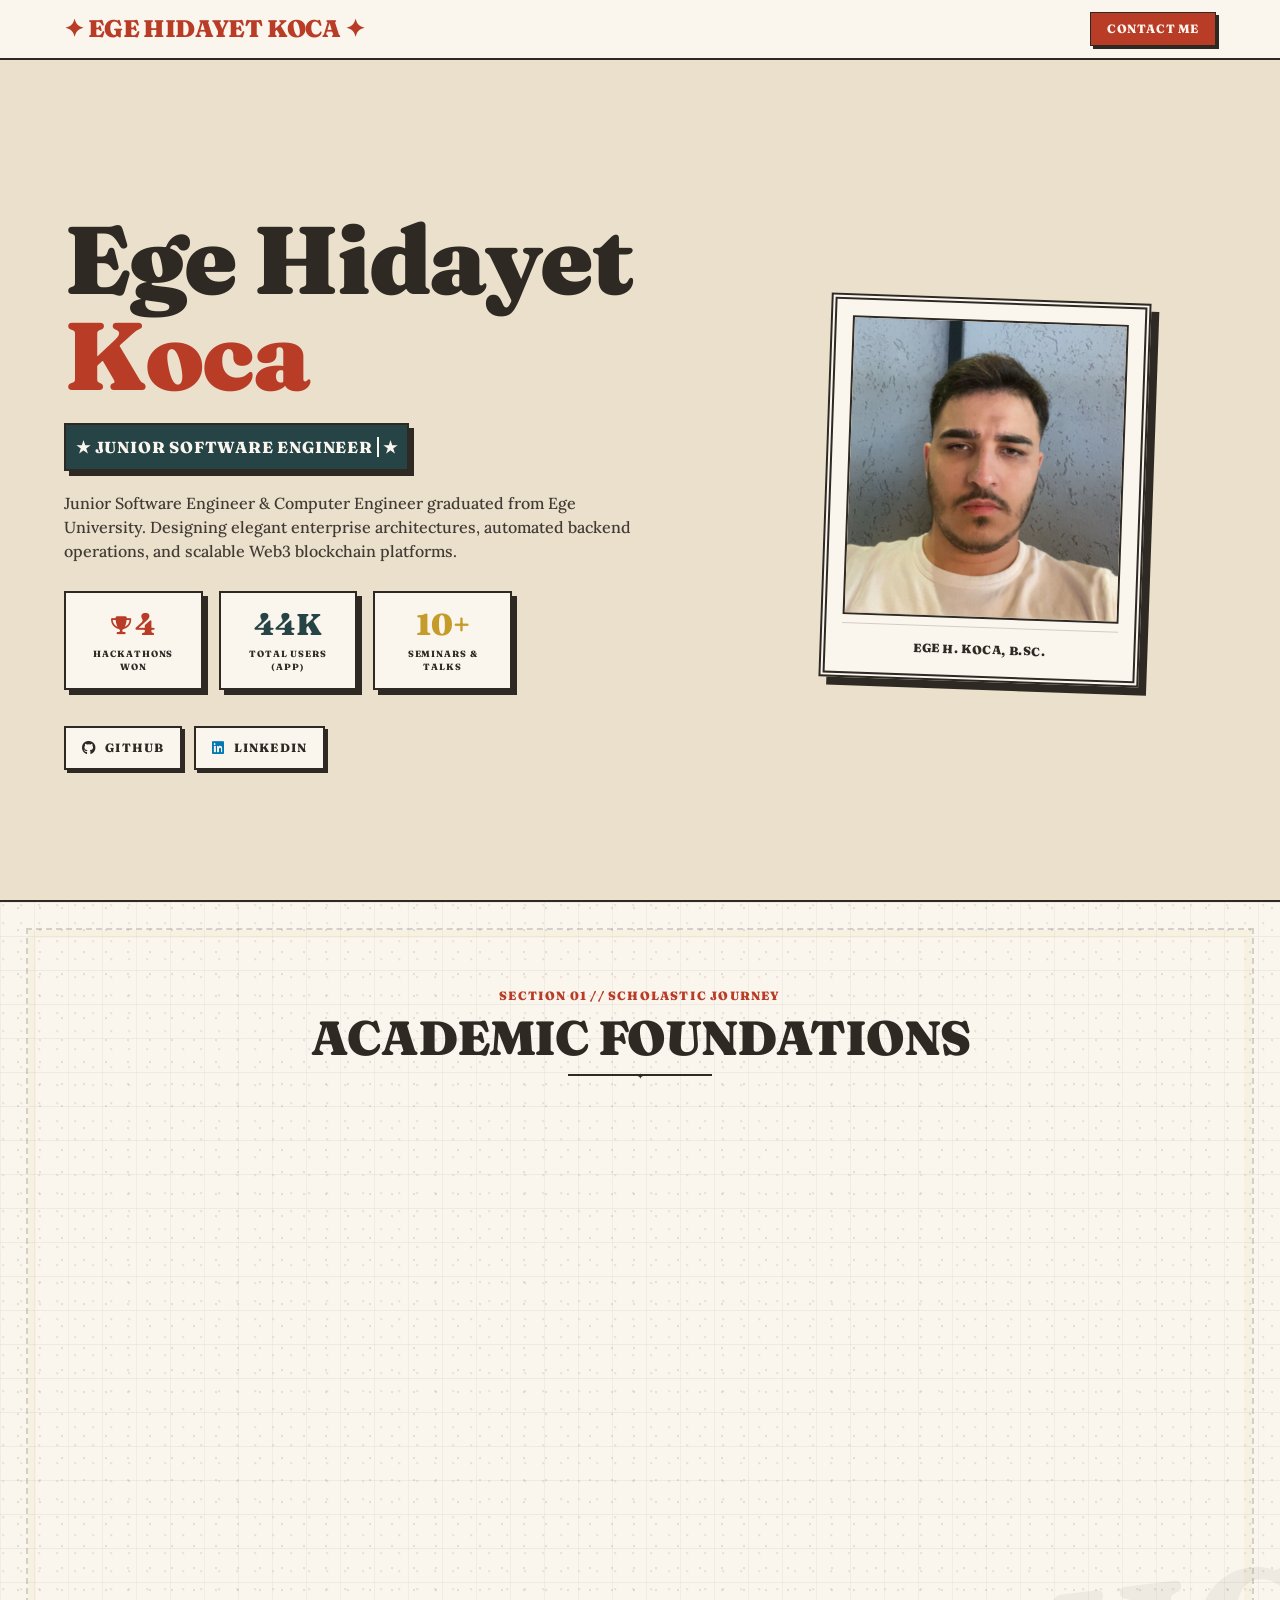
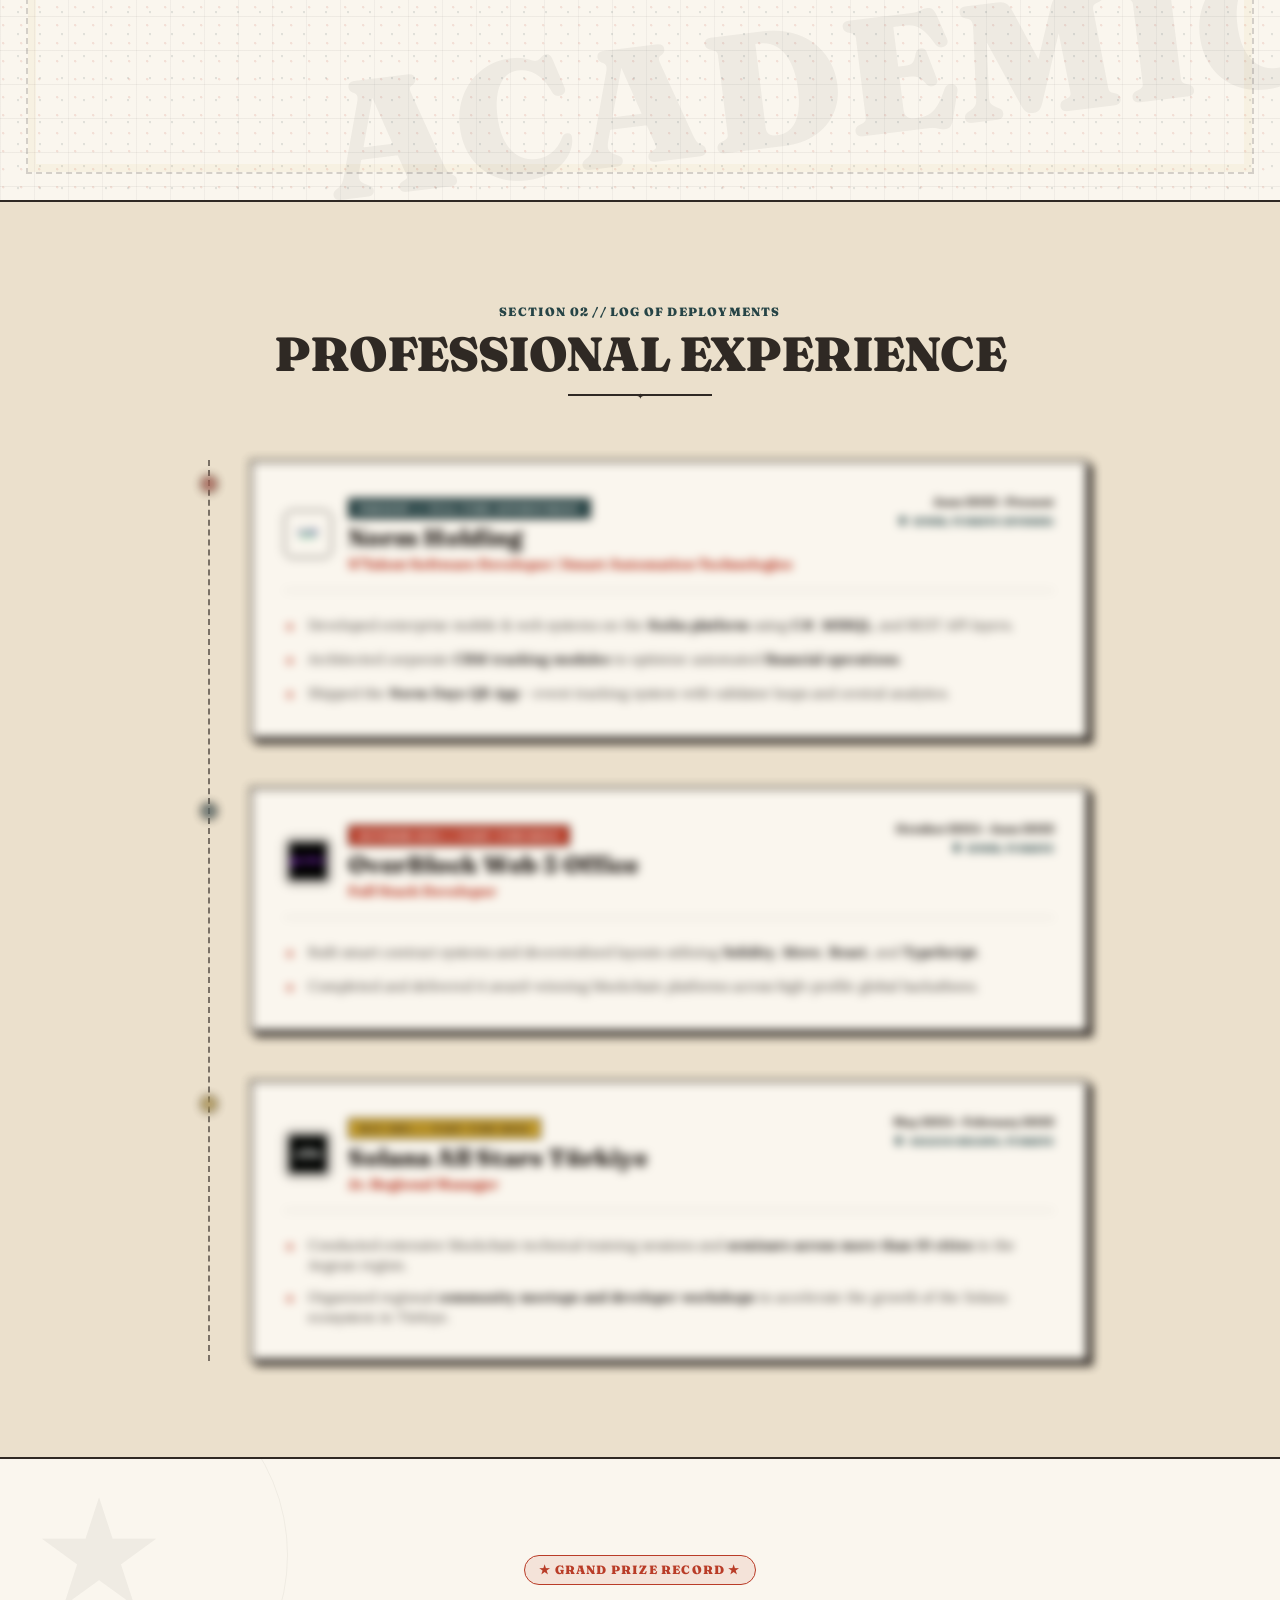
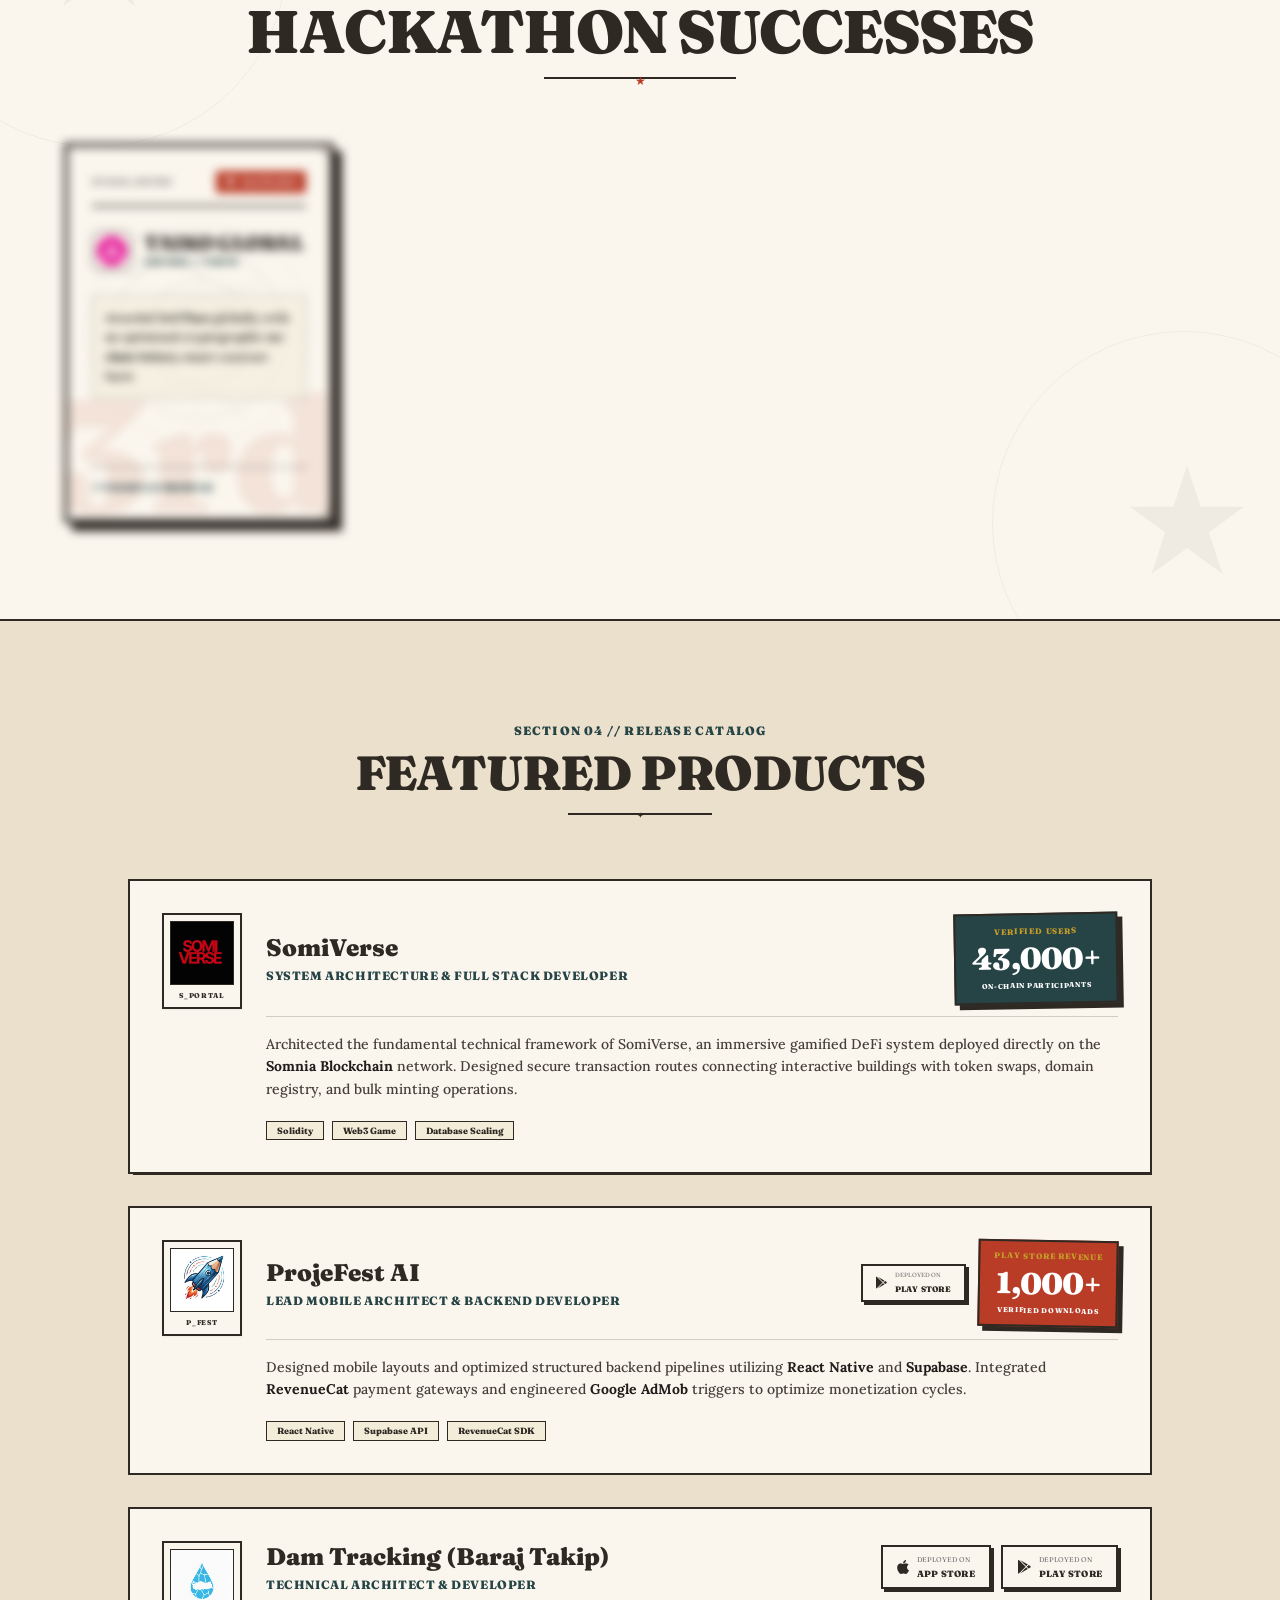
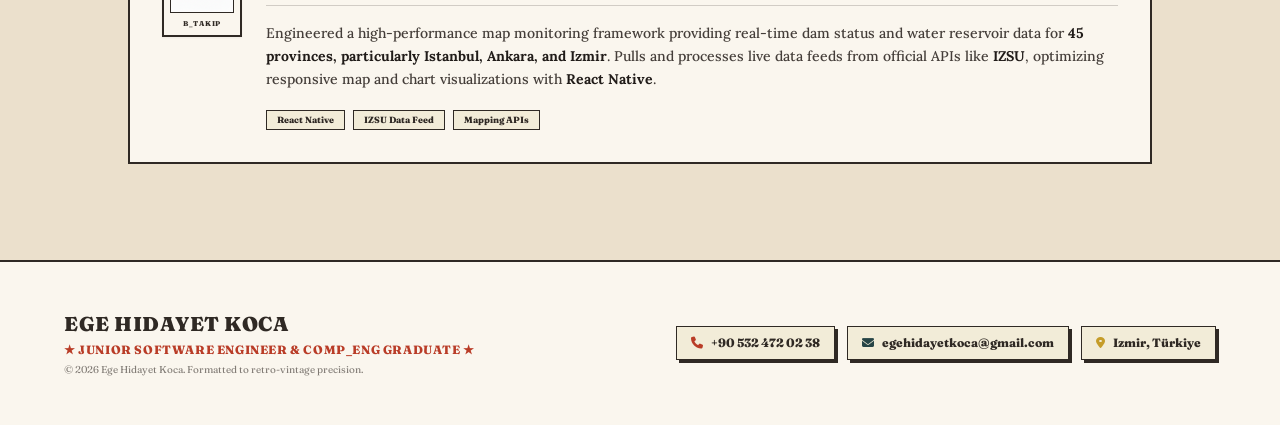
==== commit 9765f403: "Keep product cards visible by default" ====
--- a/index.html
+++ b/index.html
@@ -290,13 +290,6 @@
             will-change: transform, opacity, filter, clip-path;
         }
 
-        .product-card.is-hidden {
-            opacity: 0;
-            transform: translateY(42px) scale(0.94);
-            filter: blur(4px);
-            clip-path: inset(0 100% 0 0);
-        }
-
         .product-card.is-visible {
             opacity: 1;
             transform: translateY(0) scale(1);
@@ -1312,7 +1305,6 @@
 
         function resetProductCard(card) {
             card.classList.remove('is-visible', 'product-build-in');
-            card.classList.add('is-hidden');
             card.dataset.productVisible = 'false';
         }
 
@@ -1320,7 +1312,6 @@
             window.setTimeout(() => {
                 if (card.dataset.productVisible !== 'true') return;
                 card.classList.remove('product-build-in');
-                card.classList.remove('is-hidden');
                 card.classList.add('is-visible');
                 void card.offsetWidth;
                 card.classList.add('product-build-in');
@@ -1343,7 +1334,7 @@
 
         if (productCards.length) {
             productCards.forEach(card => {
-                resetProductCard(card);
+                card.dataset.productVisible = 'false';
                 card.addEventListener('animationend', () => {
                     card.classList.remove('product-build-in');
                 });
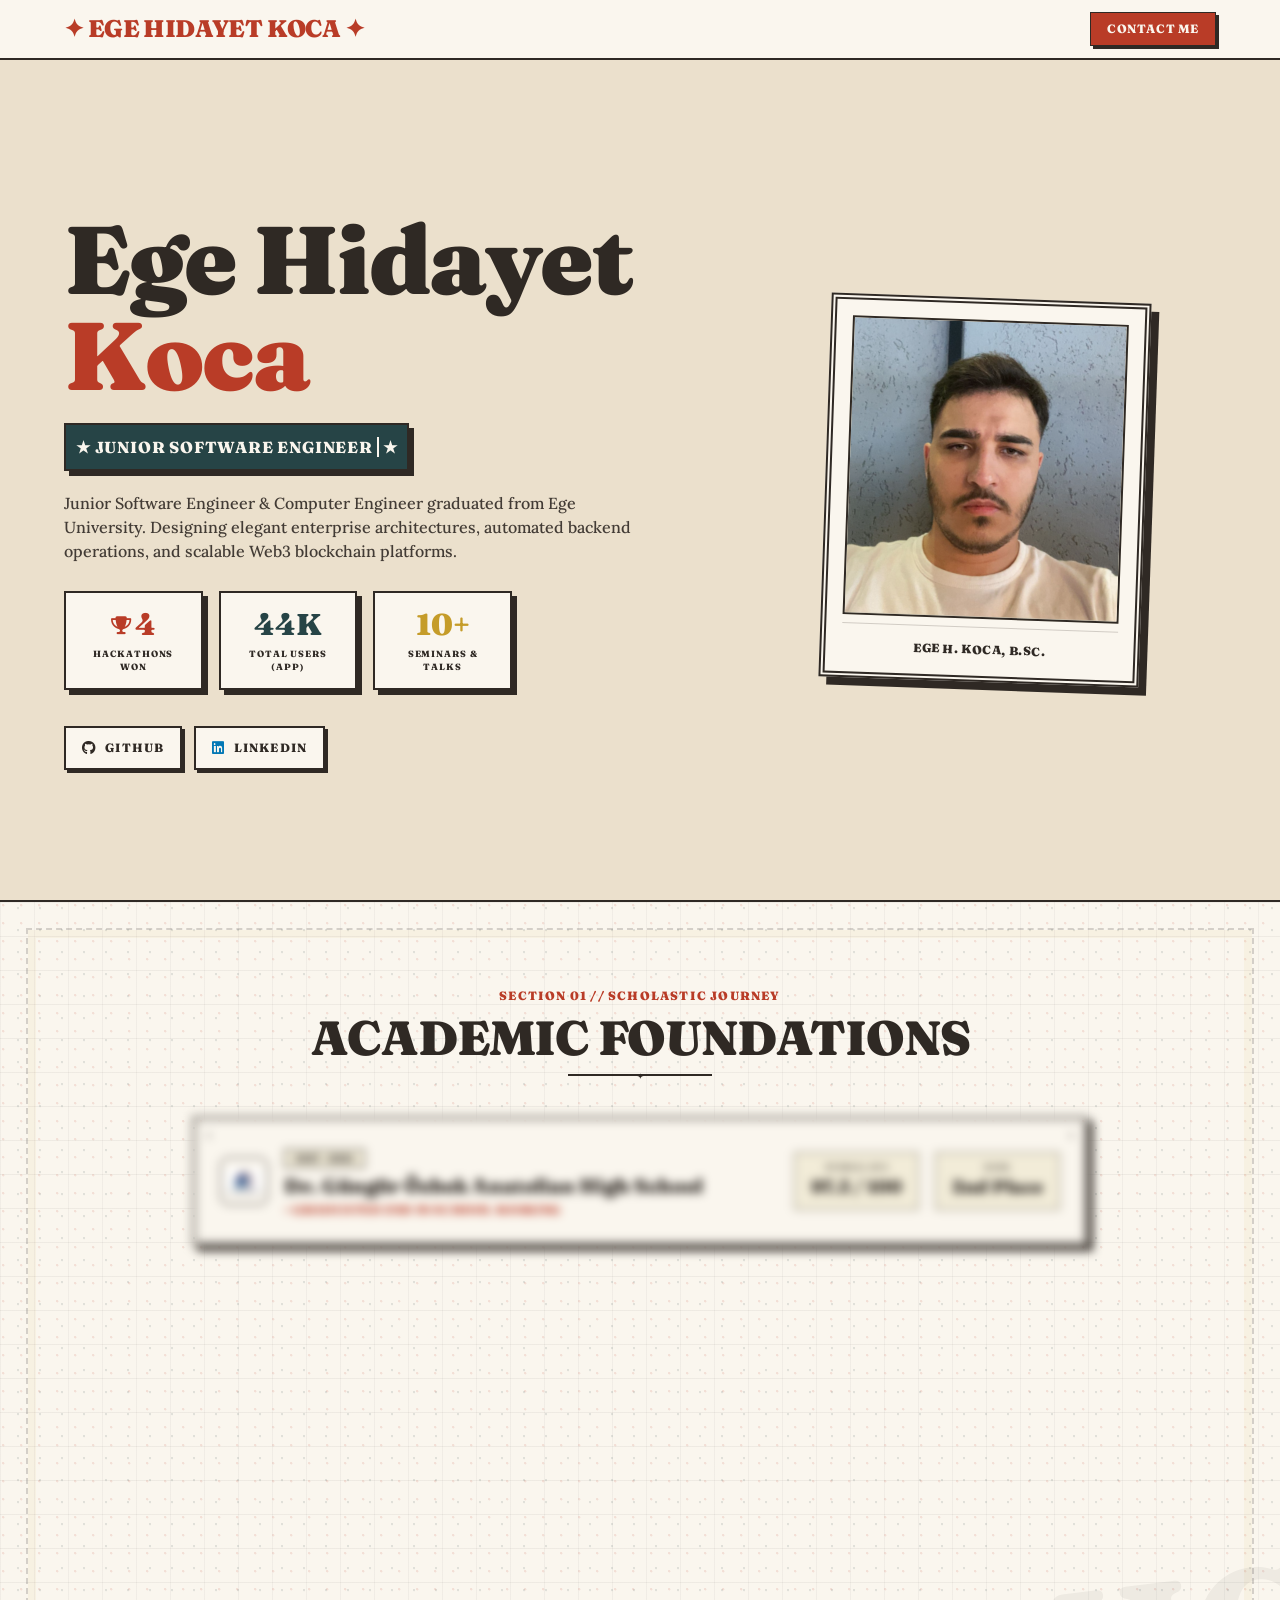
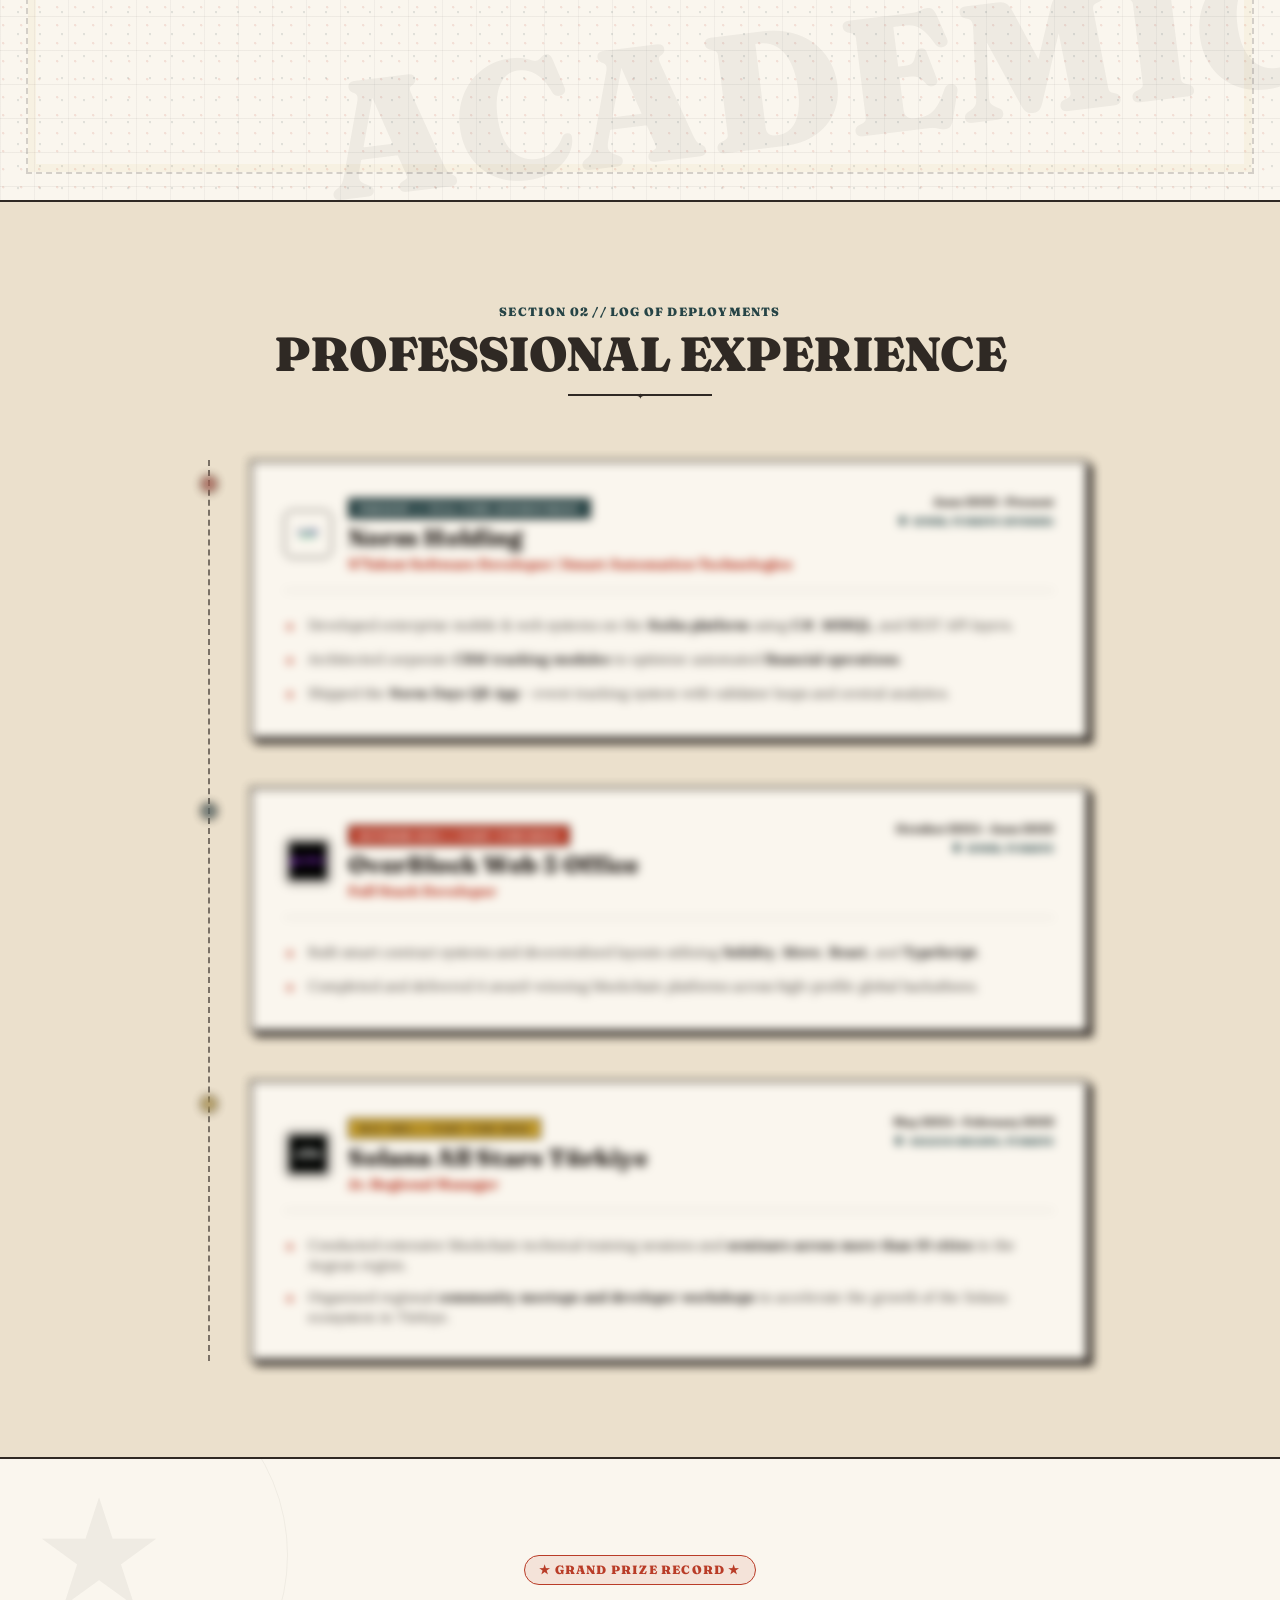
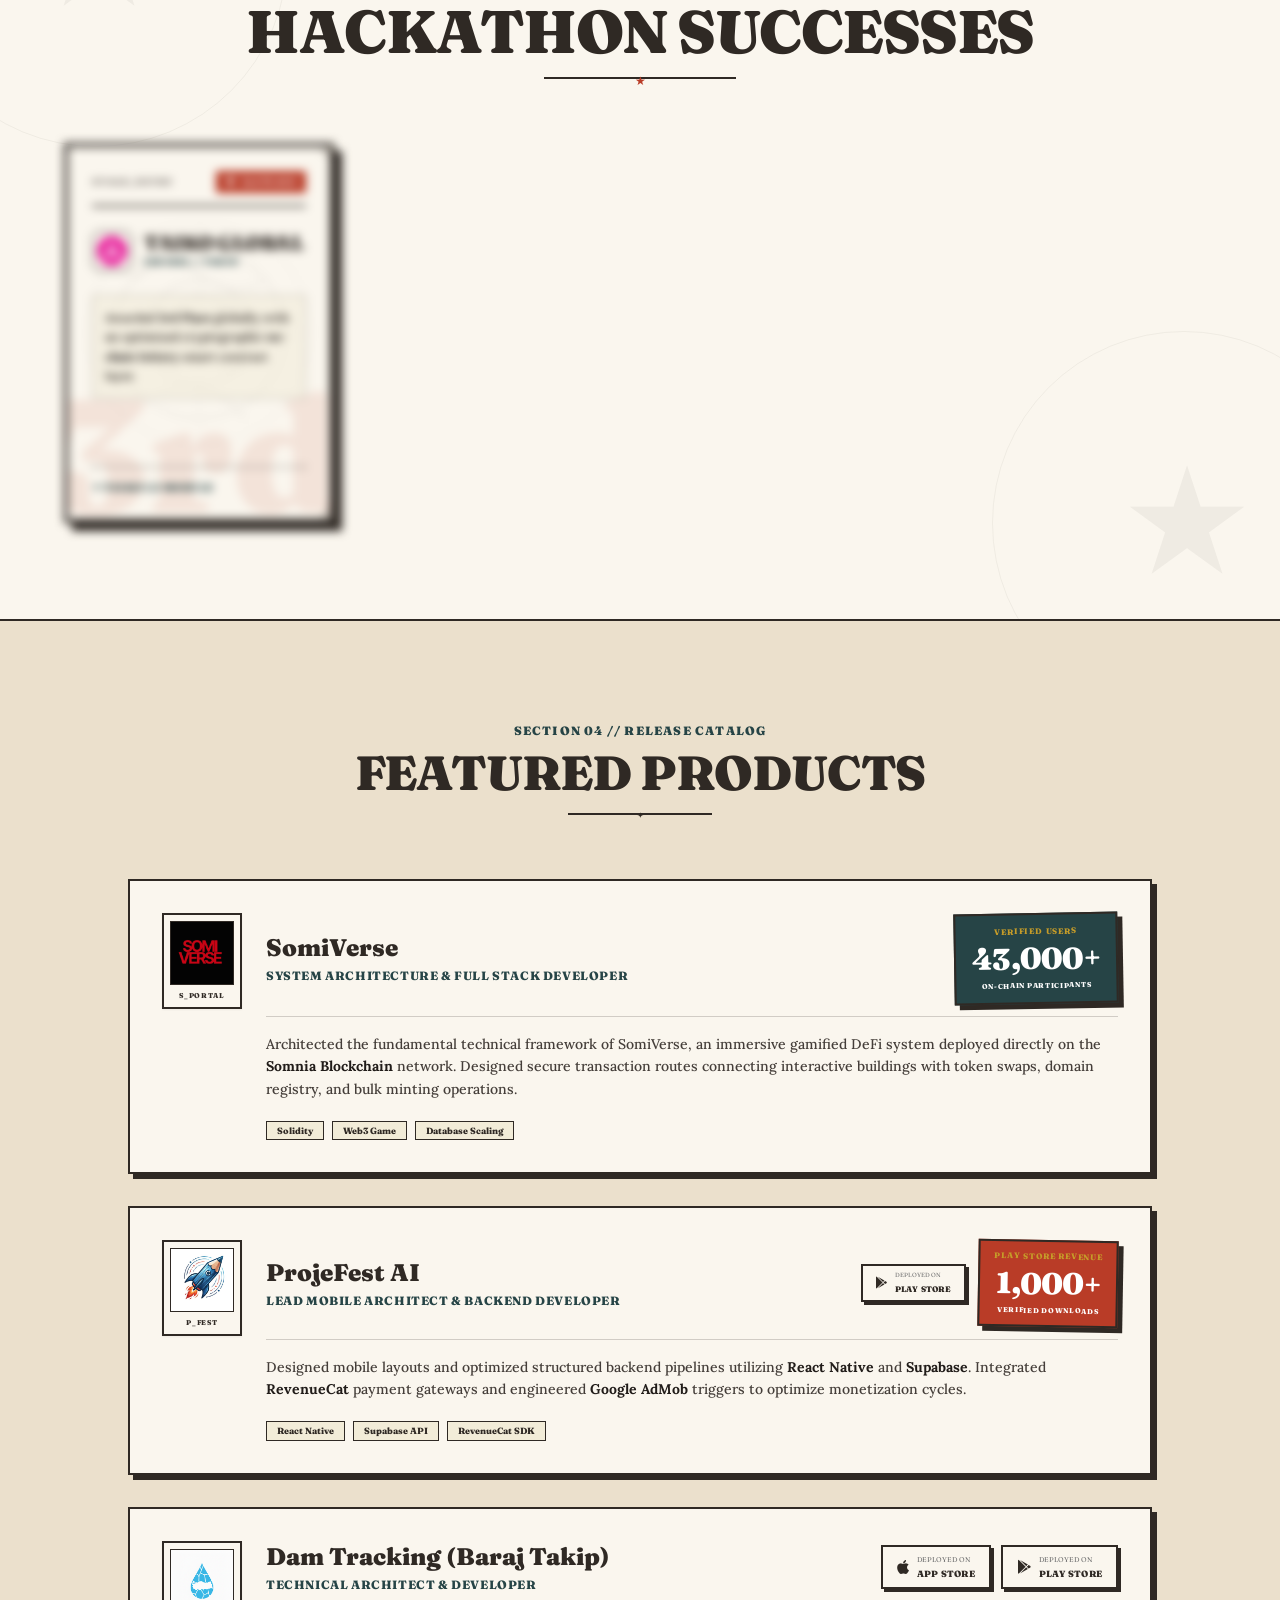
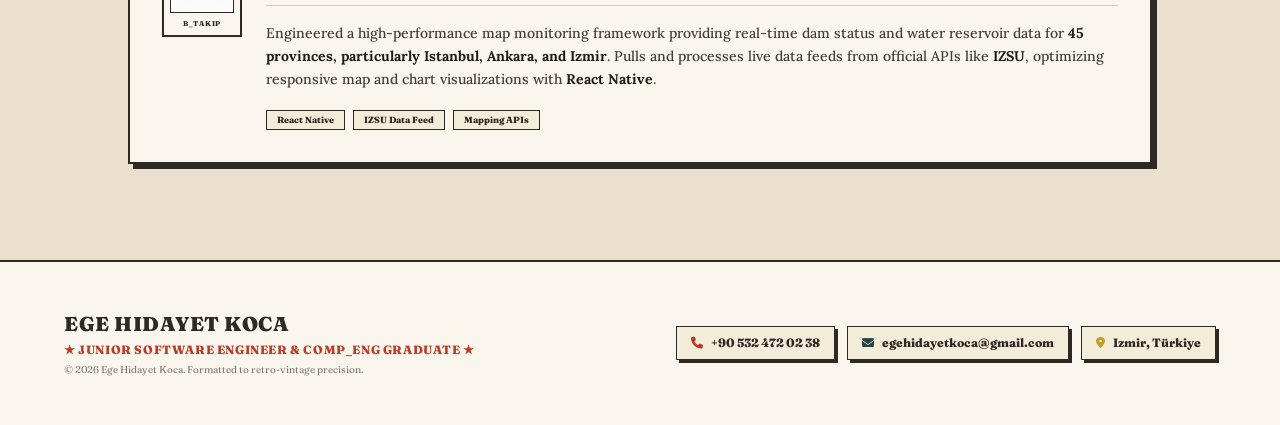
==== commit f6a24fd6: "Use soft stamp animation for products" ====
--- a/index.html
+++ b/index.html
@@ -286,44 +286,40 @@
             opacity: 1;
             transform: translateY(0) scale(1);
             filter: blur(0);
-            clip-path: inset(0 0 0 0);
-            will-change: transform, opacity, filter, clip-path;
+            will-change: transform, opacity, filter;
         }
 
         .product-card.is-visible {
             opacity: 1;
             transform: translateY(0) scale(1);
             filter: blur(0);
-            clip-path: inset(0 0 0 0);
-        }
-
-        .product-card.product-build-in {
-            animation: product-build-in 1.05s cubic-bezier(0.16, 1, 0.3, 1) both;
-        }
-
-        @keyframes product-build-in {
+        }
+
+        .product-card.product-stamp-in {
+            animation: product-soft-stamp-in 0.85s cubic-bezier(0.16, 1, 0.3, 1) both;
+        }
+
+        @keyframes product-soft-stamp-in {
             0% {
                 opacity: 0;
-                transform: translateY(54px) scale(0.92);
-                filter: blur(5px);
-                clip-path: inset(0 100% 0 0);
-                box-shadow: 0 0 0 rgba(45, 39, 34, 0);
-            }
-            42% {
+                transform: translateY(38px) scale(0.96) rotate(-0.5deg);
+                filter: blur(2px);
+                box-shadow: 1px 1px 0 rgba(45, 39, 34, 0);
+            }
+            52% {
                 opacity: 1;
-                clip-path: inset(0 0 0 0);
-                filter: blur(1px);
-            }
-            68% {
-                transform: translateY(-8px) scale(1.015);
+                transform: translateY(-7px) scale(1.01) rotate(0.25deg);
                 filter: blur(0);
-                box-shadow: 8px 8px 0 #2D2722;
+                box-shadow: 7px 7px 0 #2D2722;
+            }
+            76% {
+                transform: translateY(3px) scale(0.995) rotate(-0.1deg);
+                box-shadow: 4px 4px 0 #2D2722;
             }
             100% {
                 opacity: 1;
-                transform: translateY(0) scale(1);
+                transform: translateY(0) scale(1) rotate(0deg);
                 filter: blur(0);
-                clip-path: inset(0 0 0 0);
                 box-shadow: 5px 5px 0 #2D2722;
             }
         }
@@ -1298,23 +1294,23 @@
             experienceCards.forEach(card => experienceObserver.observe(card));
         }
 
-        // 5. Self-building Featured Product Cards
+        // 5. Soft Stamp Featured Product Cards
         const productCards = Array.from(document.querySelectorAll('#projects .product-card'));
         let productAnimationQueue = [];
         let productAnimationFrame = null;
 
         function resetProductCard(card) {
-            card.classList.remove('is-visible', 'product-build-in');
+            card.classList.remove('is-visible', 'product-stamp-in');
             card.dataset.productVisible = 'false';
         }
 
         function animateProductCard(card, delay = 0) {
             window.setTimeout(() => {
                 if (card.dataset.productVisible !== 'true') return;
-                card.classList.remove('product-build-in');
+                card.classList.remove('product-stamp-in');
                 card.classList.add('is-visible');
                 void card.offsetWidth;
-                card.classList.add('product-build-in');
+                card.classList.add('product-stamp-in');
             }, delay);
         }
 
@@ -1336,7 +1332,7 @@
             productCards.forEach(card => {
                 card.dataset.productVisible = 'false';
                 card.addEventListener('animationend', () => {
-                    card.classList.remove('product-build-in');
+                    card.classList.remove('product-stamp-in');
                 });
             });
 
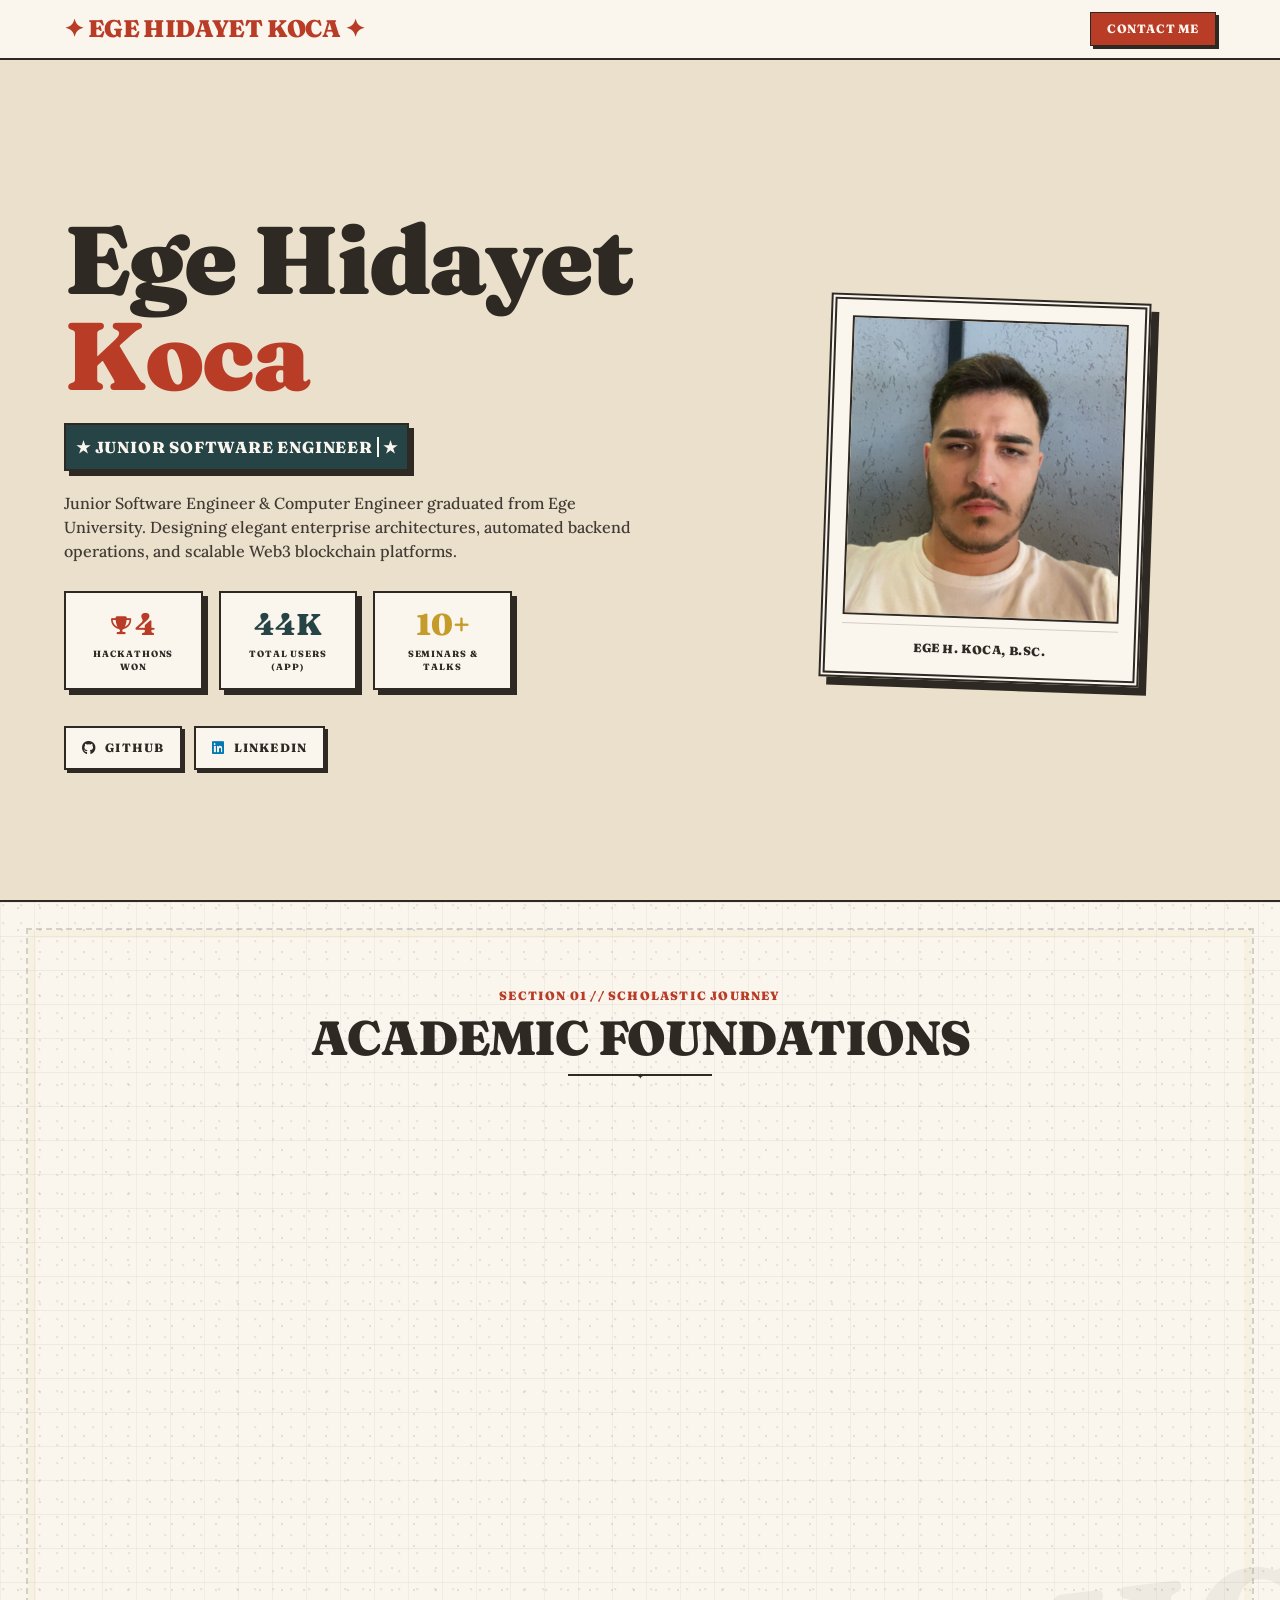
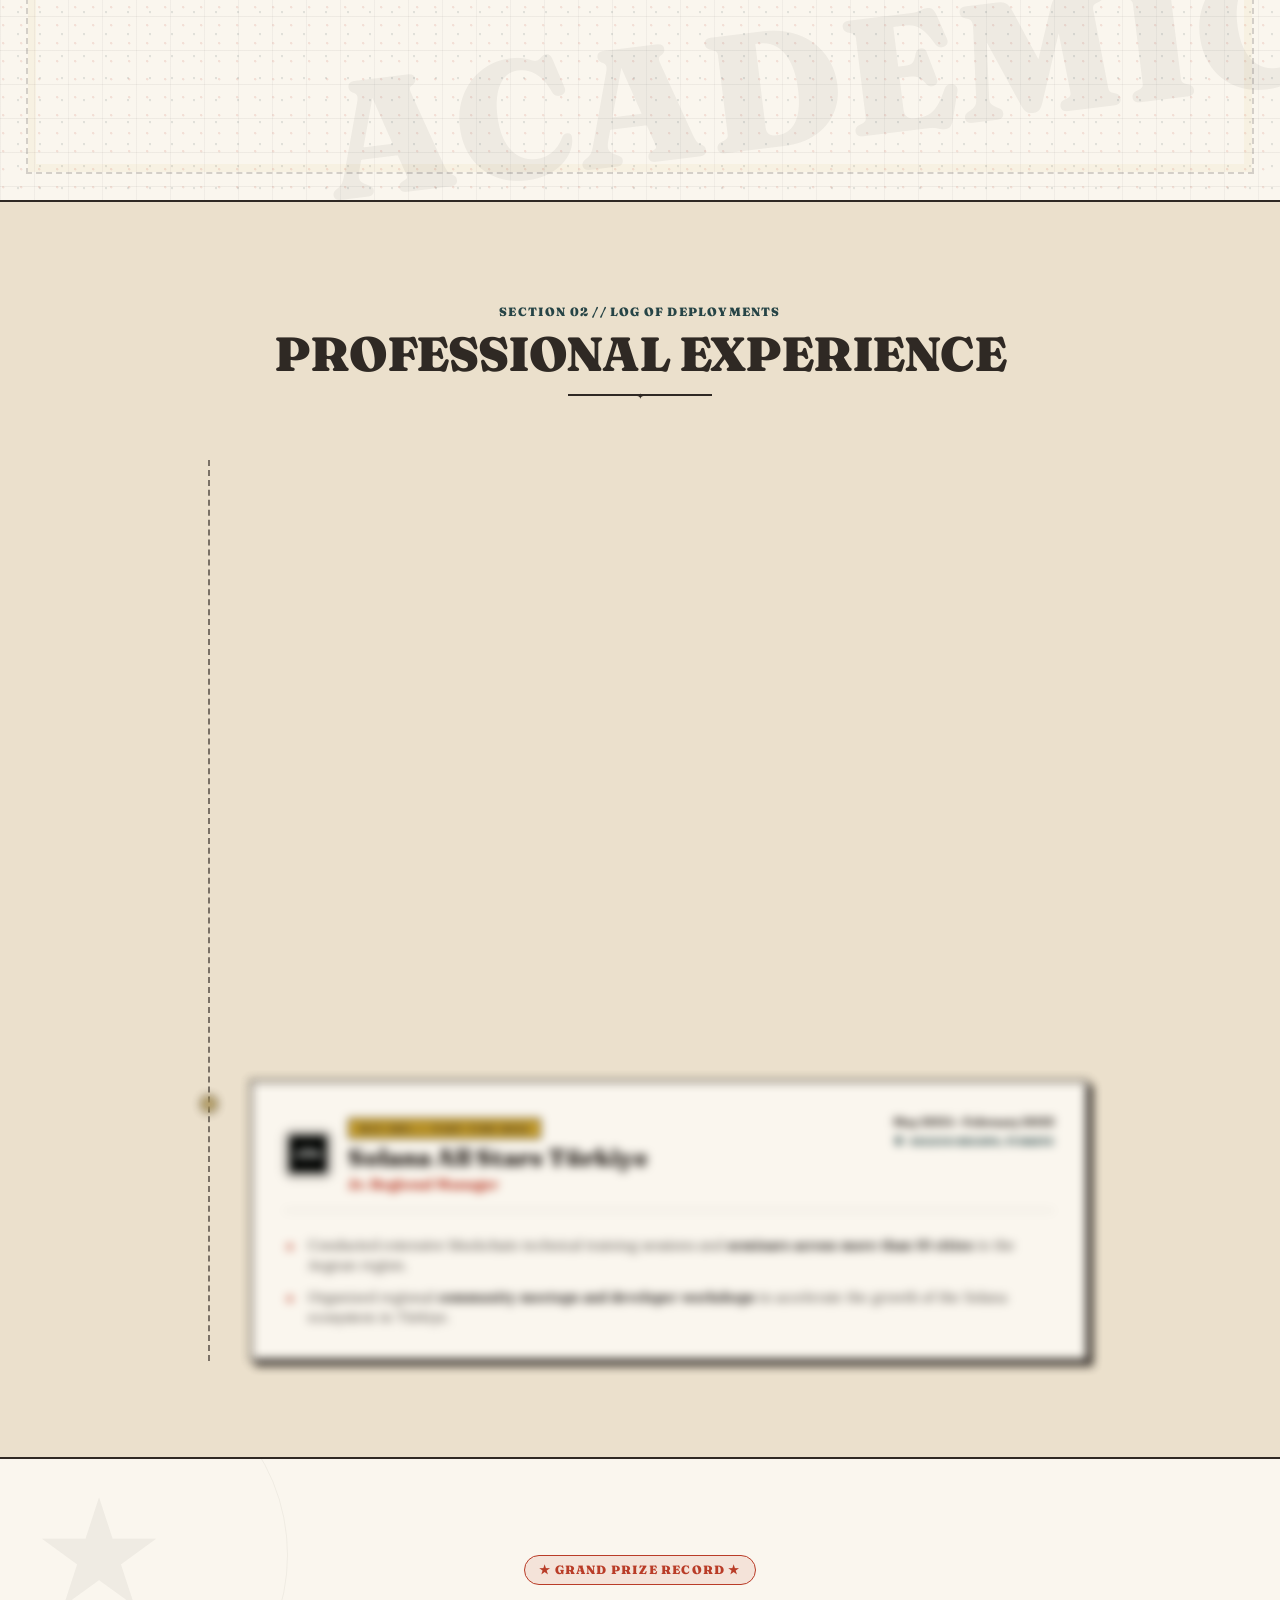
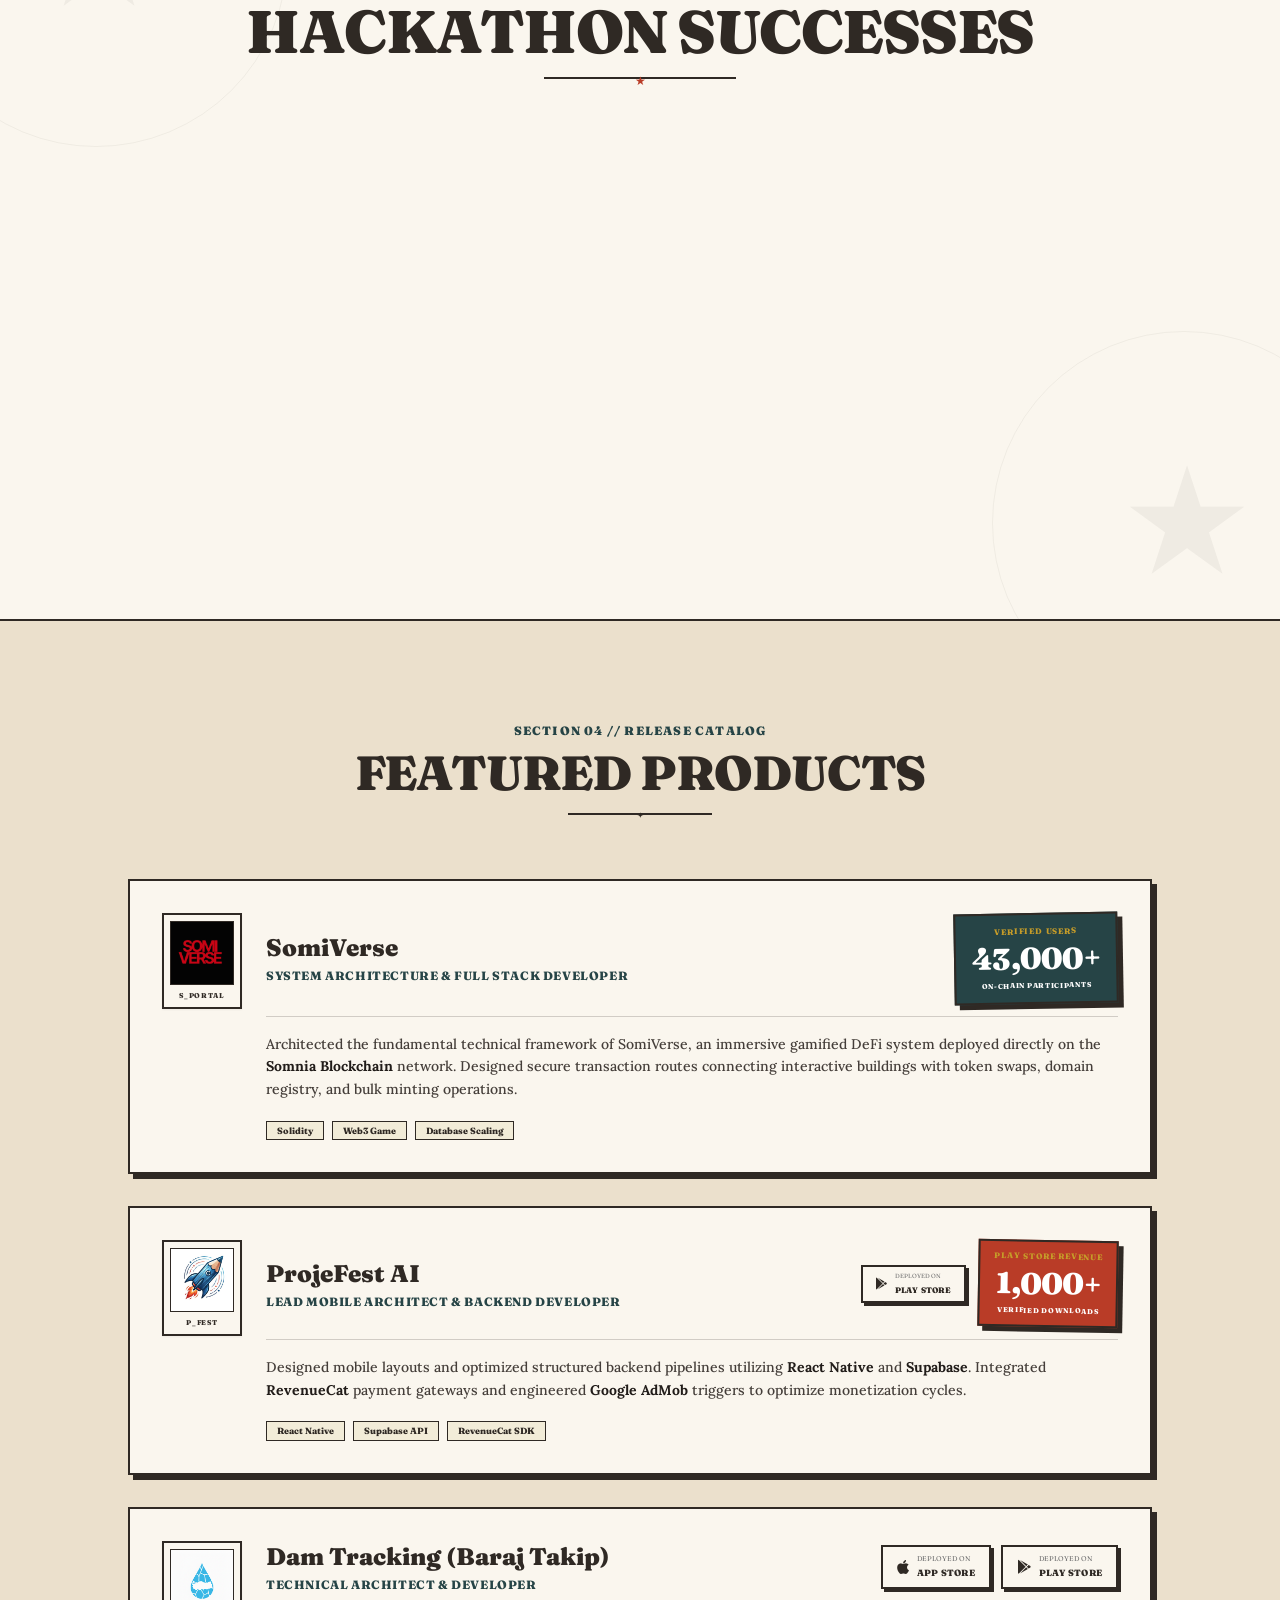
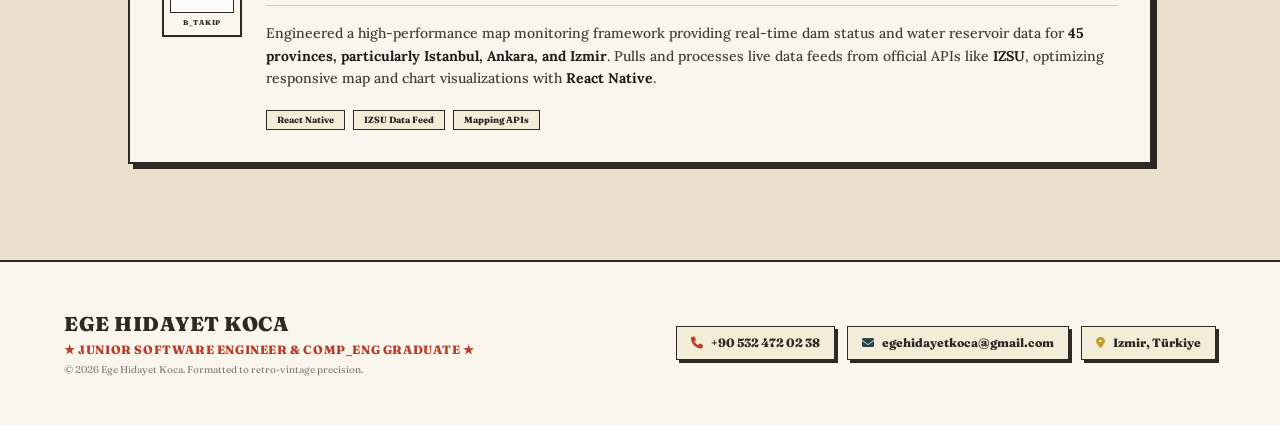
==== commit 2121287f: "Remove featured product animations" ====
--- a/index.html
+++ b/index.html
@@ -282,48 +282,6 @@
             }
         }
 
-        .product-card {
-            opacity: 1;
-            transform: translateY(0) scale(1);
-            filter: blur(0);
-            will-change: transform, opacity, filter;
-        }
-
-        .product-card.is-visible {
-            opacity: 1;
-            transform: translateY(0) scale(1);
-            filter: blur(0);
-        }
-
-        .product-card.product-stamp-in {
-            animation: product-soft-stamp-in 0.85s cubic-bezier(0.16, 1, 0.3, 1) both;
-        }
-
-        @keyframes product-soft-stamp-in {
-            0% {
-                opacity: 0;
-                transform: translateY(38px) scale(0.96) rotate(-0.5deg);
-                filter: blur(2px);
-                box-shadow: 1px 1px 0 rgba(45, 39, 34, 0);
-            }
-            52% {
-                opacity: 1;
-                transform: translateY(-7px) scale(1.01) rotate(0.25deg);
-                filter: blur(0);
-                box-shadow: 7px 7px 0 #2D2722;
-            }
-            76% {
-                transform: translateY(3px) scale(0.995) rotate(-0.1deg);
-                box-shadow: 4px 4px 0 #2D2722;
-            }
-            100% {
-                opacity: 1;
-                transform: translateY(0) scale(1) rotate(0deg);
-                filter: blur(0);
-                box-shadow: 5px 5px 0 #2D2722;
-            }
-        }
-
         .academic-bg {
             background-color: #FAF6EE;
             background-image:
@@ -946,7 +904,7 @@
             <div class="space-y-8">
                 
                 <!-- Project 1: SomiVerse -->
-                <div class="product-card bg-[#FAF6EE] border-2 border-retro-charcoal p-5 sm:p-6 md:p-8 vintage-shadow flex flex-col md:flex-row items-start gap-6 relative">
+                <div class="bg-[#FAF6EE] border-2 border-retro-charcoal p-5 sm:p-6 md:p-8 vintage-shadow flex flex-col md:flex-row items-start gap-6 relative">
                     
                     <!-- Polaroid Style Avatar Box (Upload-Ready with Live URL) -->
                     <div class="relative w-20 h-24 bg-[#FAF6EE] border-2 border-retro-charcoal p-1.5 flex flex-col justify-between shrink-0 shadow-sm">
@@ -984,7 +942,7 @@
                 </div>
 
                 <!-- Project 2: ProjeFest AI -->
-                <div class="product-card bg-[#FAF6EE] border-2 border-retro-charcoal p-5 sm:p-6 md:p-8 vintage-shadow flex flex-col md:flex-row items-start gap-6 relative">
+                <div class="bg-[#FAF6EE] border-2 border-retro-charcoal p-5 sm:p-6 md:p-8 vintage-shadow flex flex-col md:flex-row items-start gap-6 relative">
                     
                     <!-- Polaroid Style Avatar Box (Upload-Ready with Live URL) -->
                     <div class="relative w-20 h-24 bg-[#FAF6EE] border-2 border-retro-charcoal p-1.5 flex flex-col justify-between shrink-0 shadow-sm">
@@ -1035,7 +993,7 @@
                 </div>
 
                 <!-- Project 3: Dam Tracking (Baraj Takip) -->
-                <div class="product-card bg-[#FAF6EE] border-2 border-retro-charcoal p-5 sm:p-6 md:p-8 vintage-shadow flex flex-col md:flex-row items-start gap-6 relative">
+                <div class="bg-[#FAF6EE] border-2 border-retro-charcoal p-5 sm:p-6 md:p-8 vintage-shadow flex flex-col md:flex-row items-start gap-6 relative">
                     
                     <!-- Polaroid Style Avatar Box (Upload-Ready with Live URL) -->
                     <div class="relative w-20 h-24 bg-[#FAF6EE] border-2 border-retro-charcoal p-1.5 flex flex-col justify-between shrink-0 shadow-sm">
@@ -1294,71 +1252,7 @@
             experienceCards.forEach(card => experienceObserver.observe(card));
         }
 
-        // 5. Soft Stamp Featured Product Cards
-        const productCards = Array.from(document.querySelectorAll('#projects .product-card'));
-        let productAnimationQueue = [];
-        let productAnimationFrame = null;
-
-        function resetProductCard(card) {
-            card.classList.remove('is-visible', 'product-stamp-in');
-            card.dataset.productVisible = 'false';
-        }
-
-        function animateProductCard(card, delay = 0) {
-            window.setTimeout(() => {
-                if (card.dataset.productVisible !== 'true') return;
-                card.classList.remove('product-stamp-in');
-                card.classList.add('is-visible');
-                void card.offsetWidth;
-                card.classList.add('product-stamp-in');
-            }, delay);
-        }
-
-        function flushProductAnimationQueue() {
-            const cardsToAnimate = [...new Set(productAnimationQueue)];
-            productAnimationQueue = [];
-            productAnimationFrame = null;
-
-            cardsToAnimate
-                .sort((a, b) => {
-                    const aIndex = productCards.indexOf(a);
-                    const bIndex = productCards.indexOf(b);
-                    return scrollDirection === 'down' ? aIndex - bIndex : bIndex - aIndex;
-                })
-                .forEach((card, index) => animateProductCard(card, index * 190));
-        }
-
-        if (productCards.length) {
-            productCards.forEach(card => {
-                card.dataset.productVisible = 'false';
-                card.addEventListener('animationend', () => {
-                    card.classList.remove('product-stamp-in');
-                });
-            });
-
-            const productObserver = new IntersectionObserver((entries) => {
-                entries.forEach(entry => {
-                    const card = entry.target;
-                    if (entry.isIntersecting) {
-                        if (card.dataset.productVisible === 'true') return;
-                        card.dataset.productVisible = 'true';
-                        productAnimationQueue.push(card);
-                        if (!productAnimationFrame) {
-                            productAnimationFrame = requestAnimationFrame(flushProductAnimationQueue);
-                        }
-                    } else {
-                        resetProductCard(card);
-                    }
-                });
-            }, {
-                threshold: 0.2,
-                rootMargin: '-12% 0px -24% 0px'
-            });
-
-            productCards.forEach(card => productObserver.observe(card));
-        }
-
-        // 6. Direction-aware Hackathon Card Entrance
+        // 5. Direction-aware Hackathon Card Entrance
         const hackathonCards = Array.from(document.querySelectorAll('#hackathons .hackathon-card'));
         let hackathonAnimationQueue = [];
         let hackathonAnimationFrame = null;
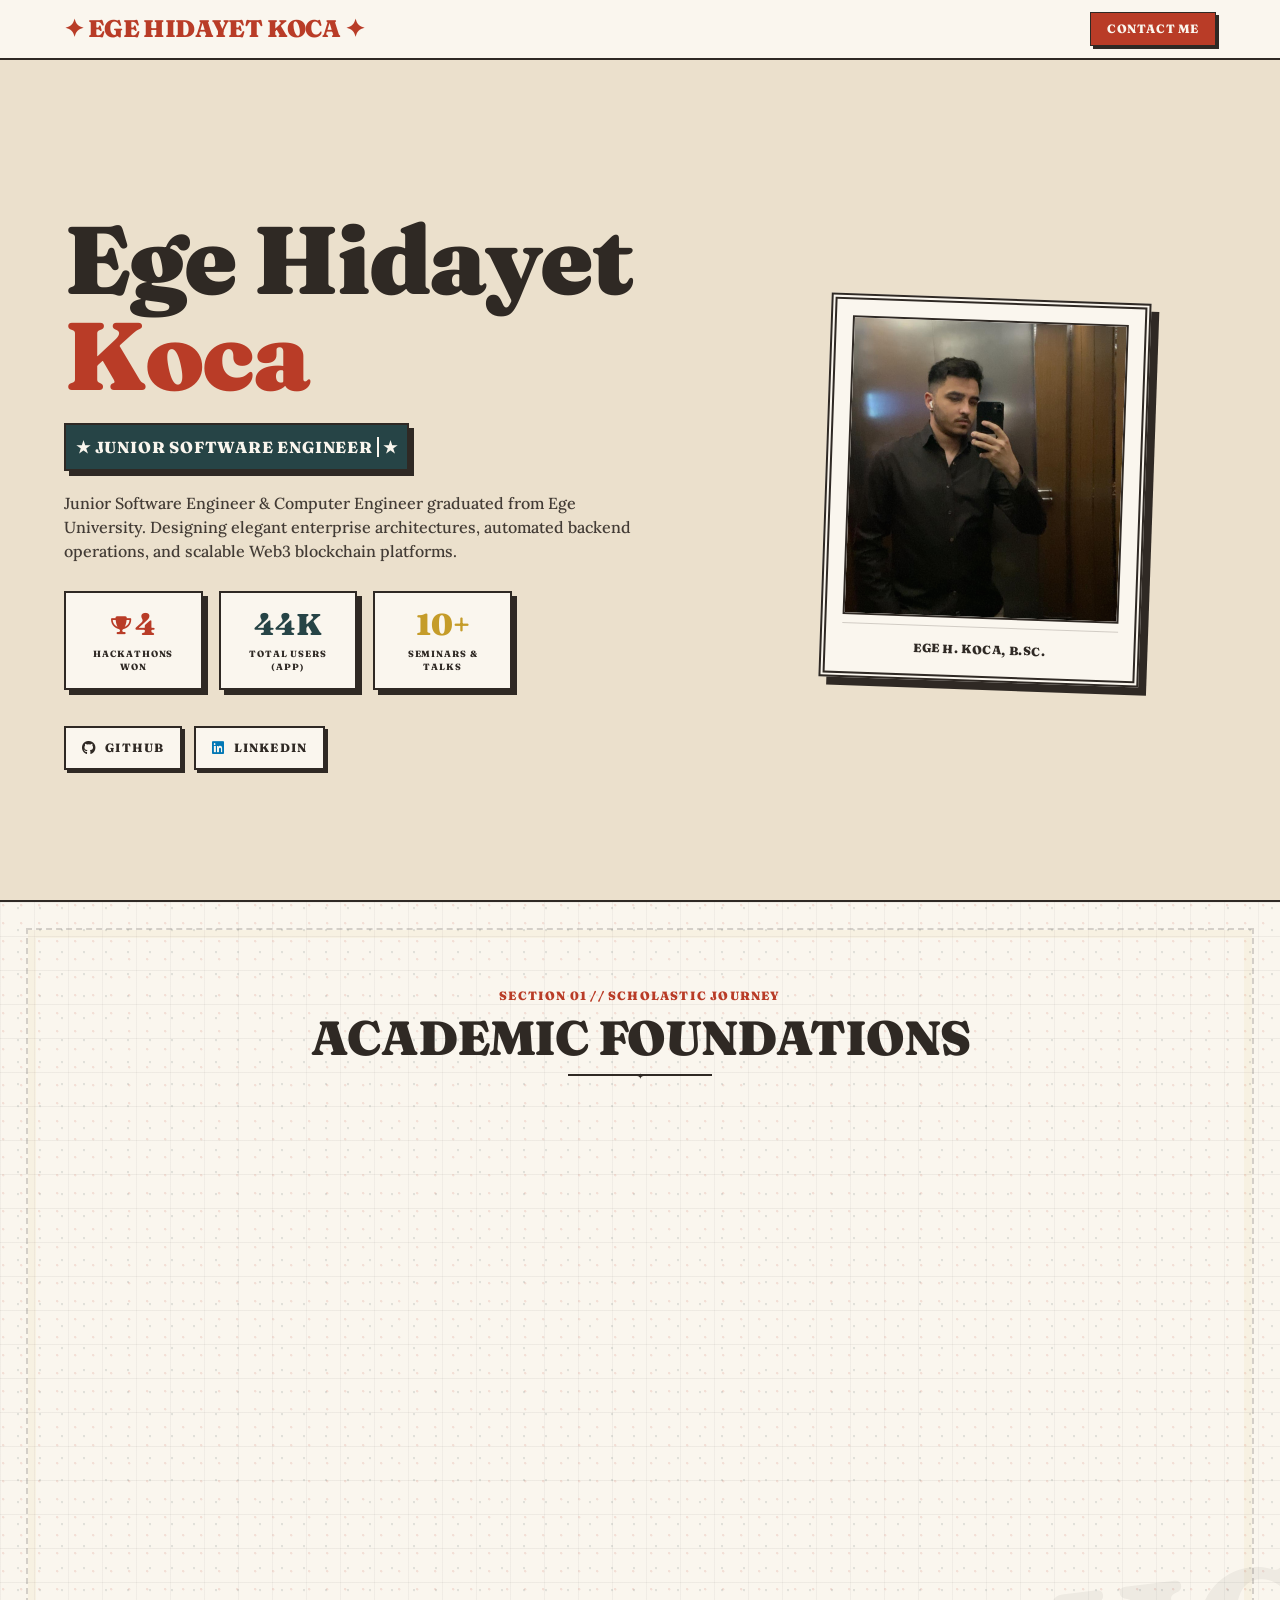
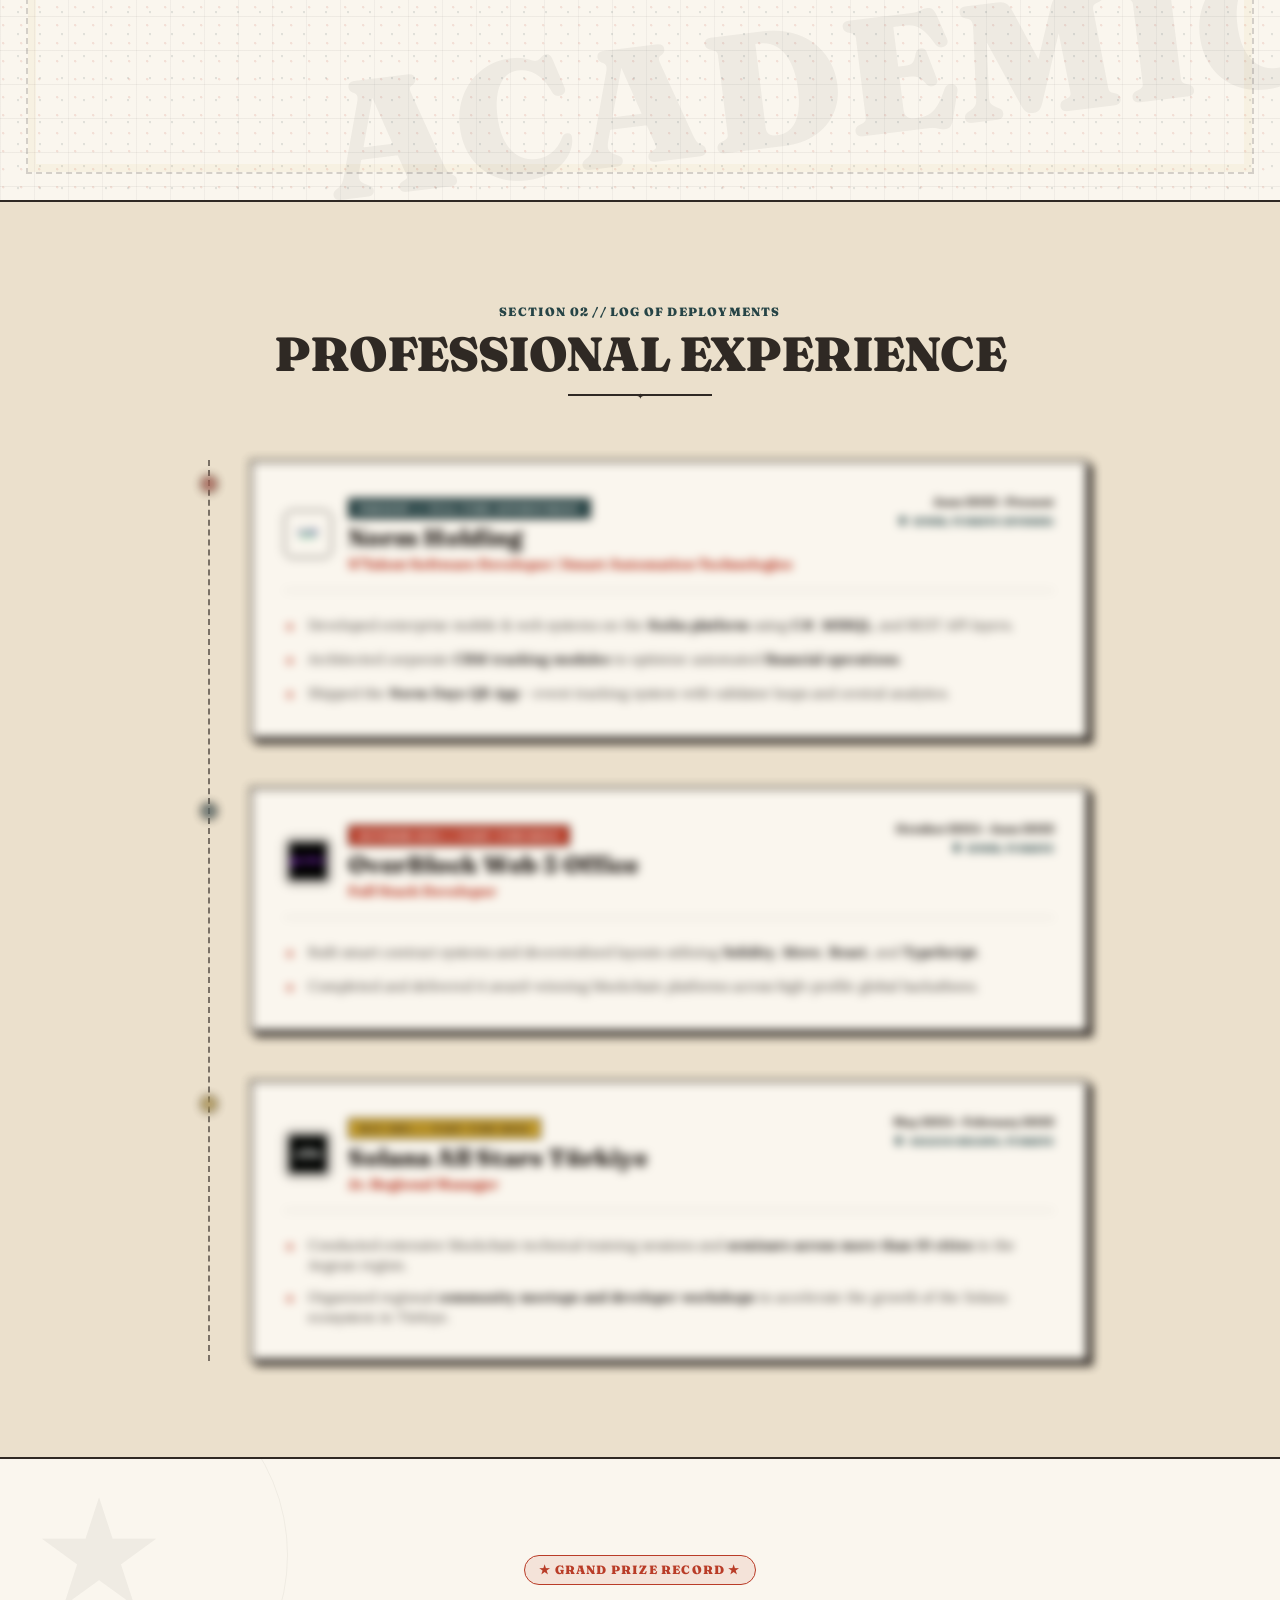
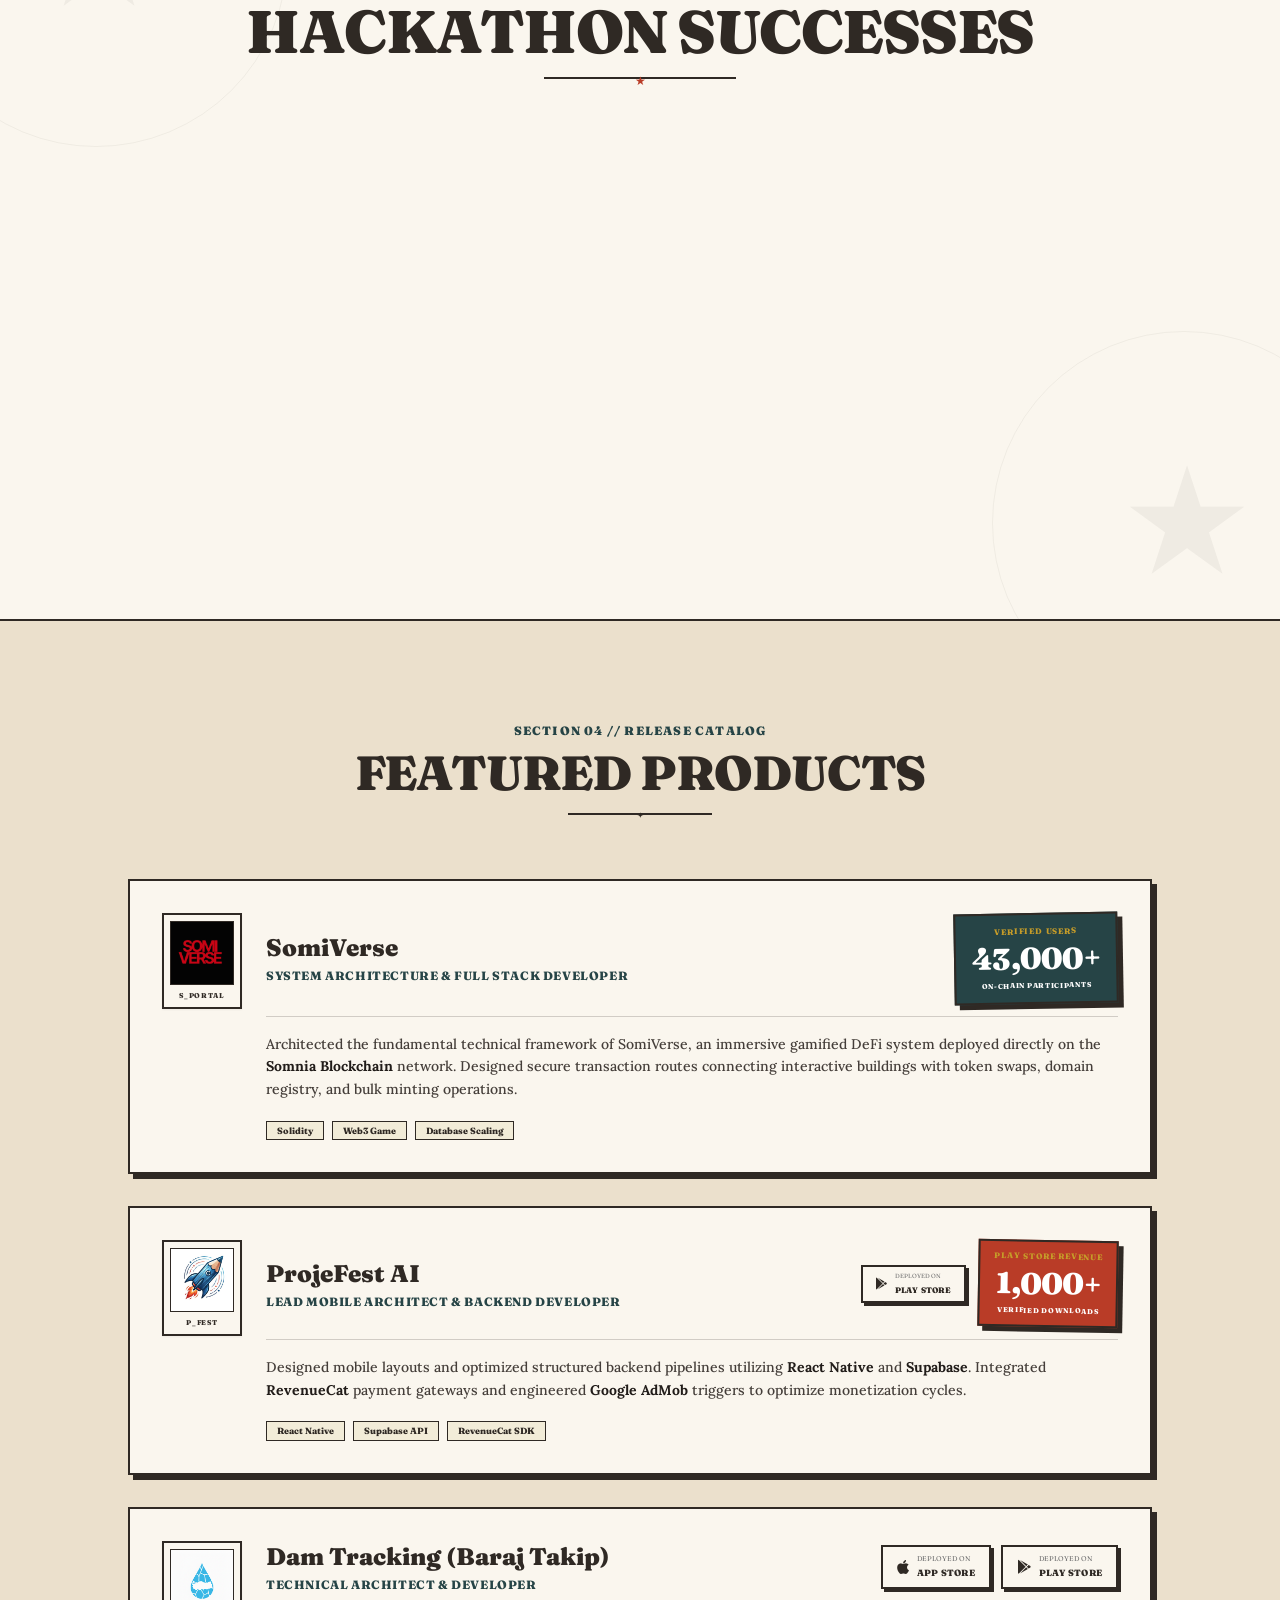
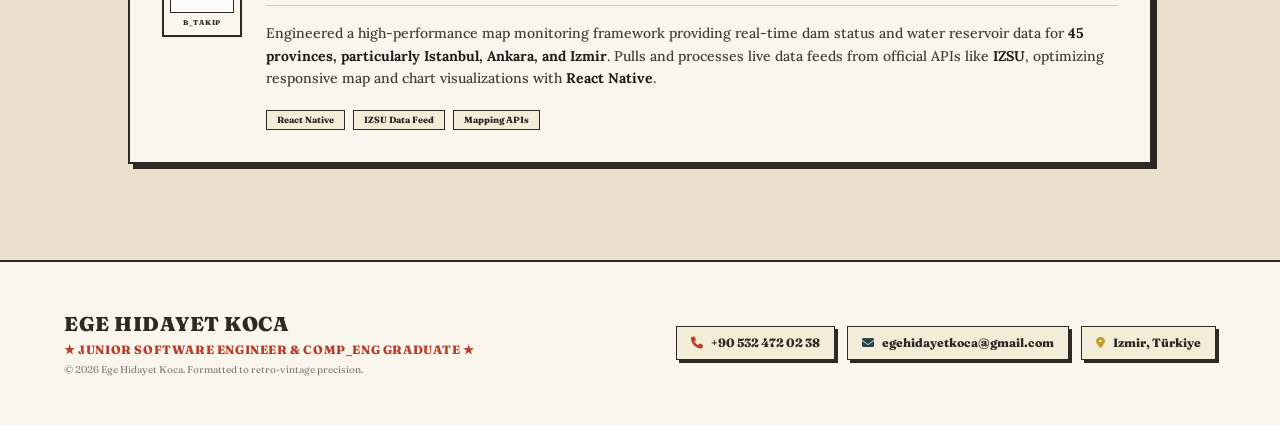
==== commit f3e88f00: "Update profile image source in index.html" ====
--- a/index.html
+++ b/index.html
@@ -398,7 +398,7 @@
                         <!-- Portrait Image Wrapper -->
                         <div class="w-full h-[88%] bg-[#F2ECD8] border-2 border-retro-charcoal overflow-hidden relative flex items-center justify-center">
                             <!-- Fallback styled beautifully below. Actual image will crop cleanly inside. -->
-                            <img src="assets/images/profile.png" alt="Ege Hidayet Koca" onerror="this.style.display='none'; this.nextElementSibling.style.display='flex';" class="w-full h-full object-cover">
+                            <img src="assets/images/profile-elevator.jpg" alt="Ege Hidayet Koca" onerror="this.style.display='none'; this.nextElementSibling.style.display='flex';" class="w-full h-full object-cover">
                             <div class="hidden w-full h-full flex-col items-center justify-center bg-[#FAF6EE] text-retro-charcoal">
                                 <i class="fas fa-user-tie text-4xl sm:text-5xl text-retro-red mb-3"></i>
                                 <span class="font-serif text-[9px] sm:text-[10px] tracking-widest uppercase font-bold">[YOUR PHOTO HERE]</span>
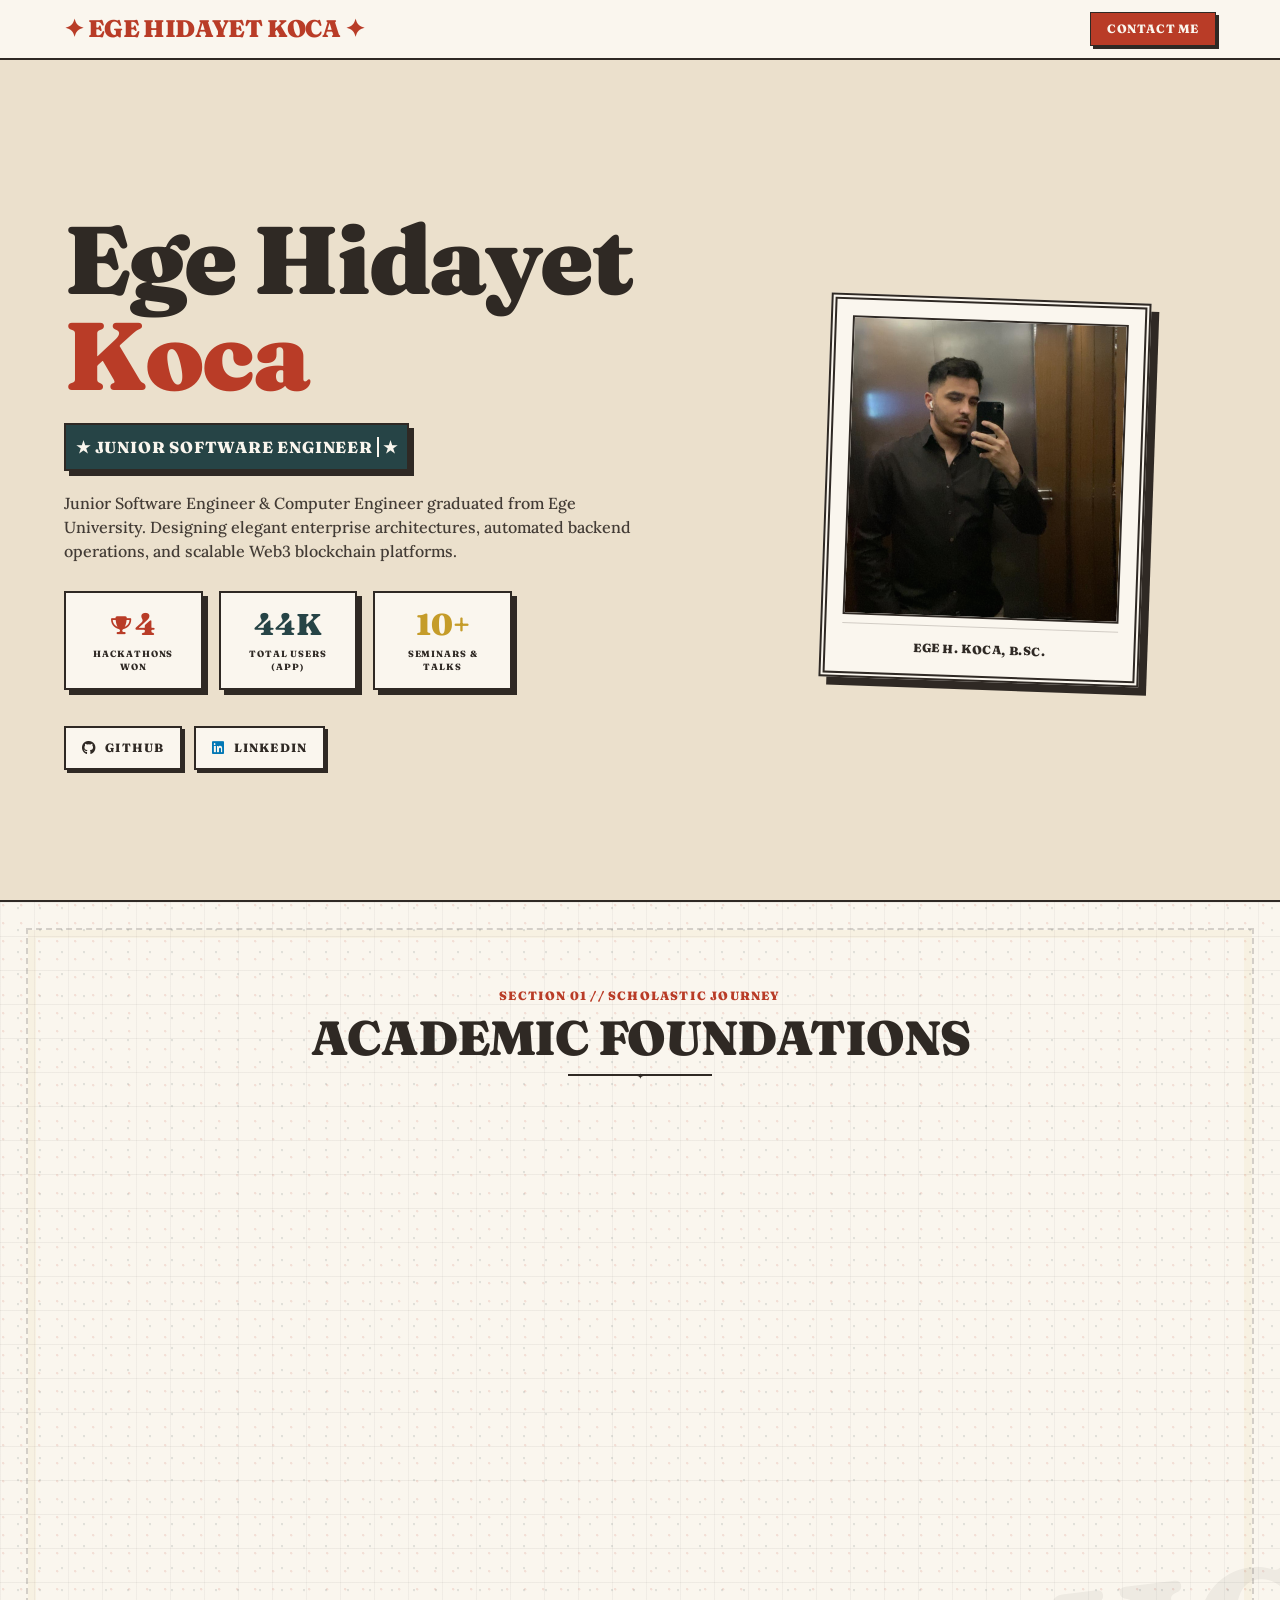
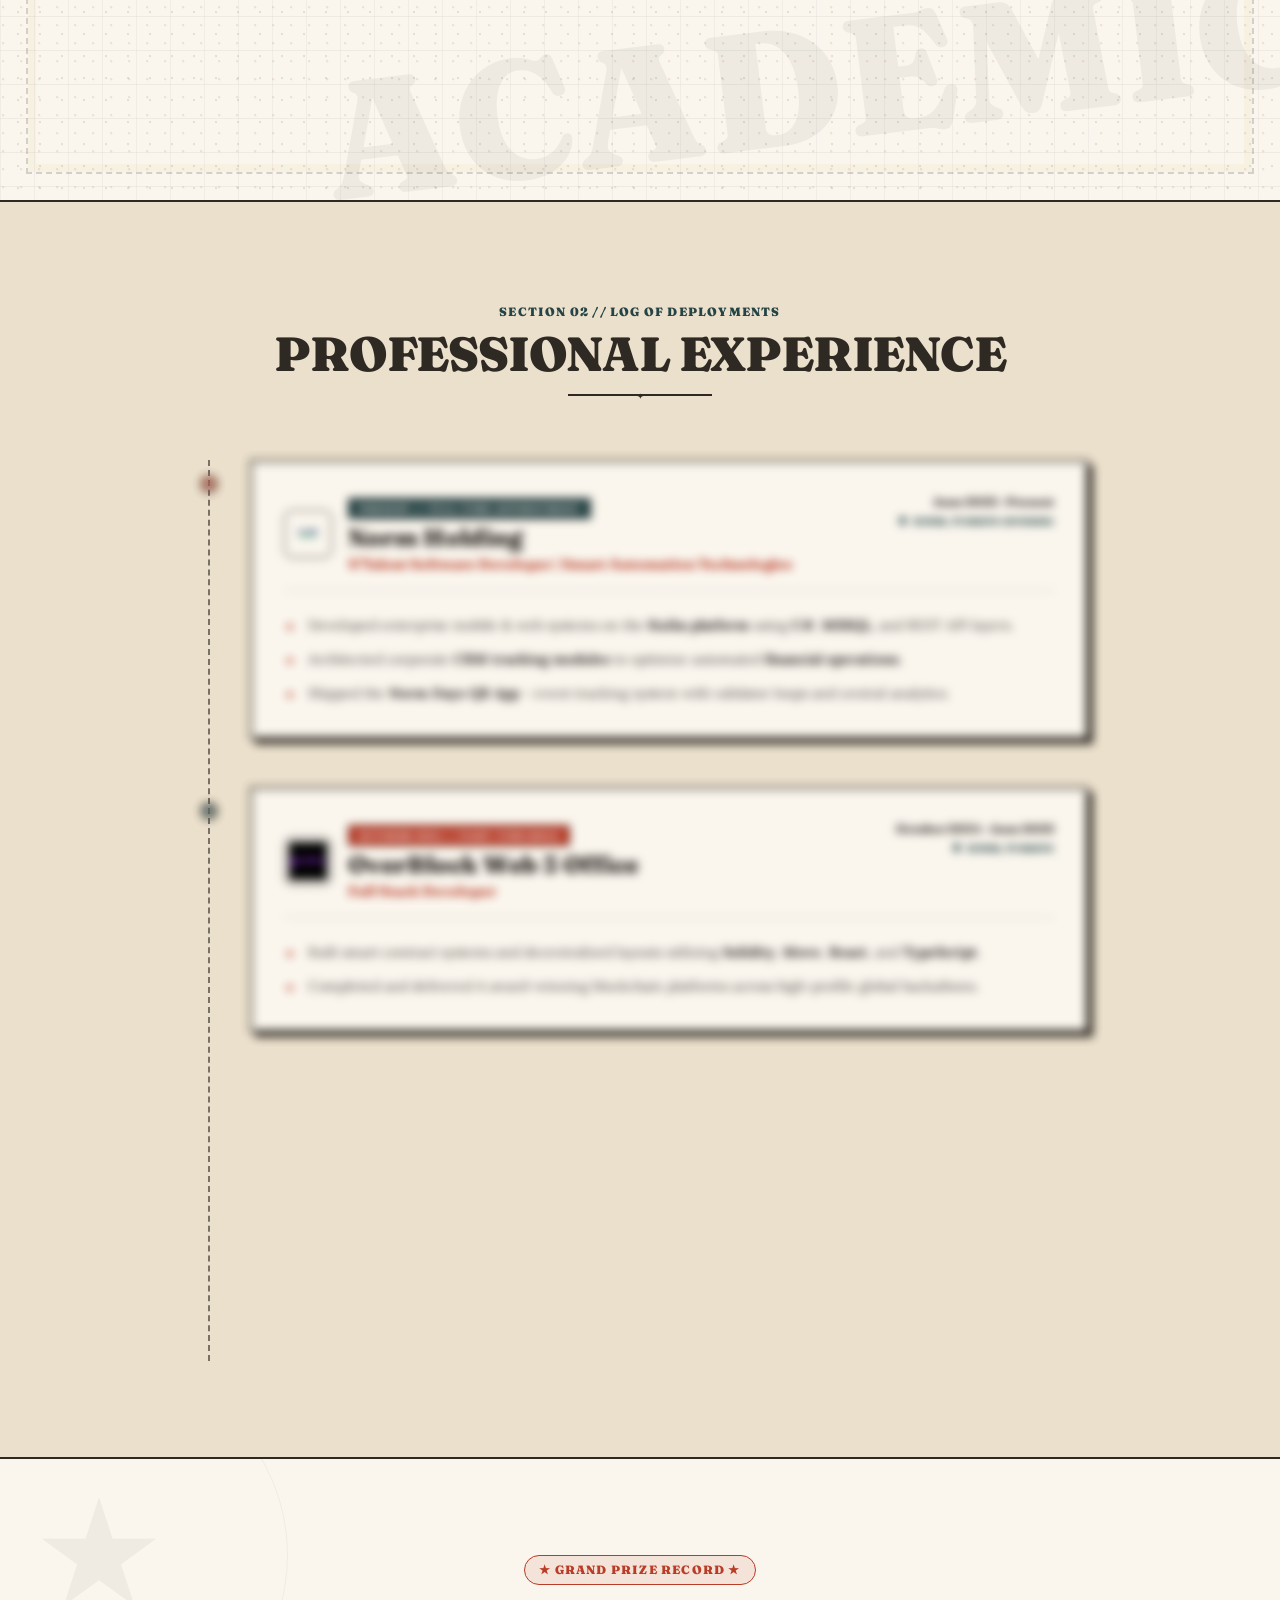
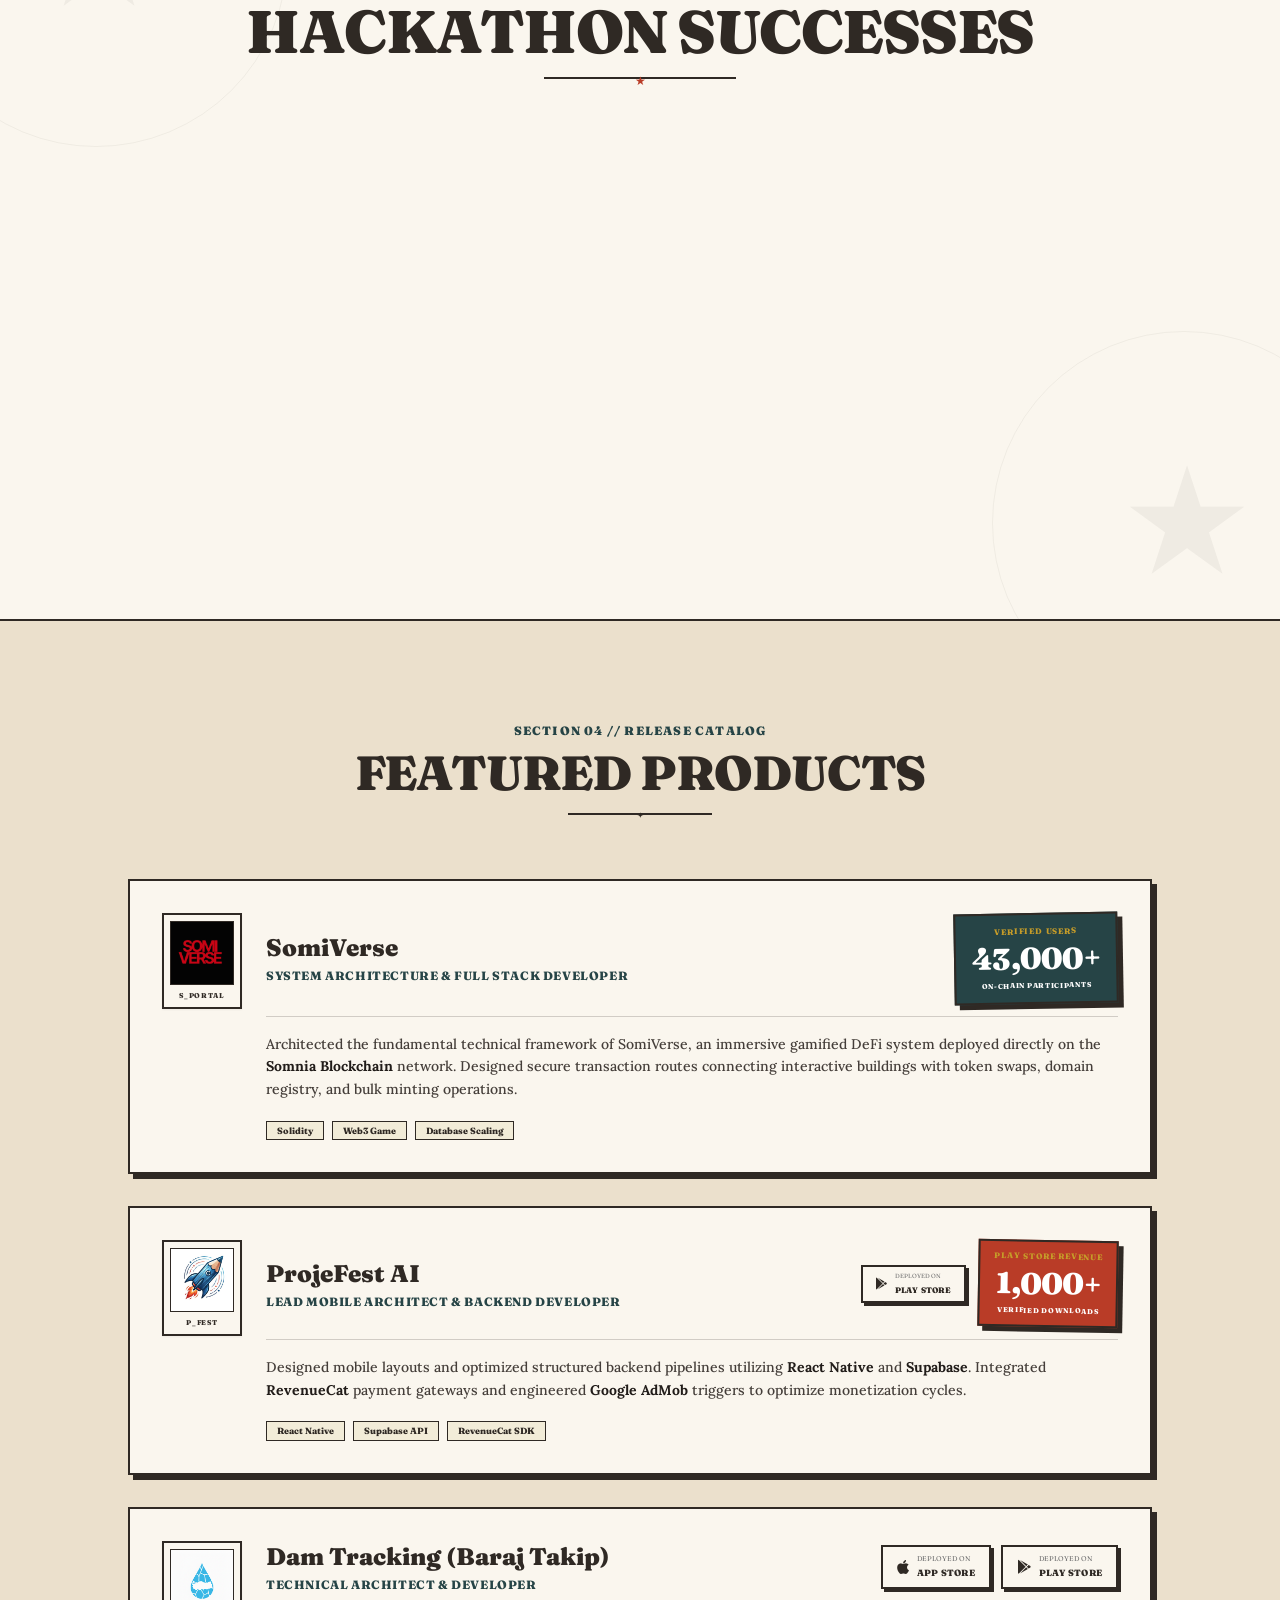
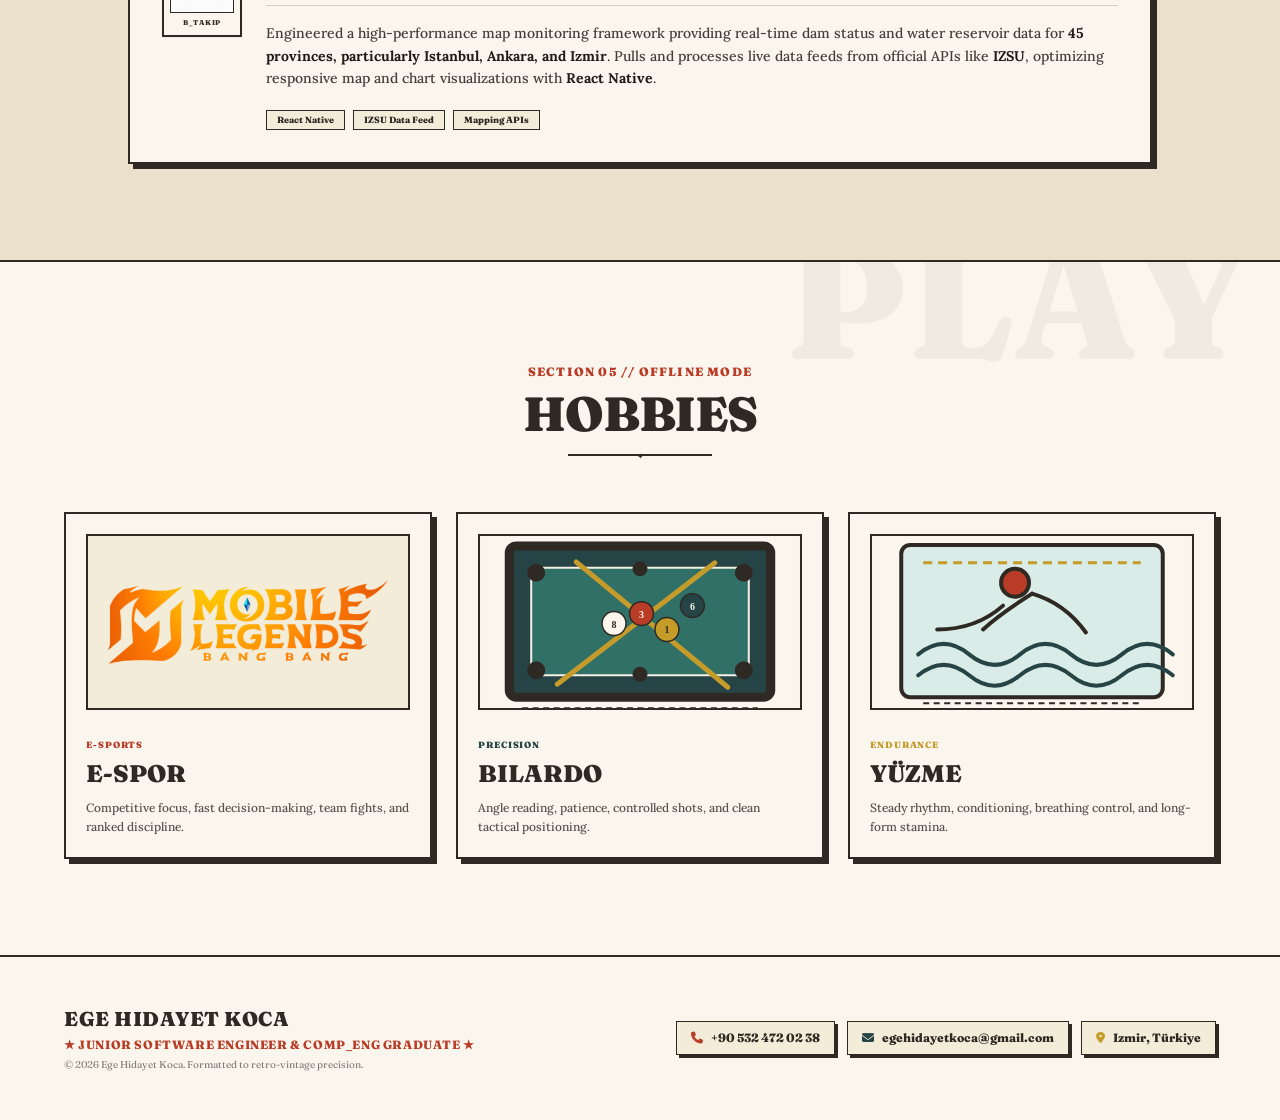
==== commit 079dfb6f: "Add hobbies section" ====
--- a/index.html
+++ b/index.html
@@ -1045,6 +1045,61 @@
         </div>
     </section>
 
+    <!-- 6. HOBBIES SECTION -->
+    <section id="hobbies" class="relative py-24 px-4 sm:px-6 border-t-2 border-retro-charcoal z-10 bg-[#FAF6EE] overflow-hidden">
+        <div class="absolute -top-20 right-8 text-[10rem] font-serif font-black text-retro-charcoal/5 pointer-events-none select-none">PLAY</div>
+        <div class="max-w-6xl mx-auto relative z-10">
+            <div class="text-center mb-14">
+                <span class="text-xs font-serif font-black tracking-widest text-retro-red uppercase">SECTION 05 // OFFLINE MODE</span>
+                <h2 class="font-serif font-black text-3xl md:text-5xl text-retro-charcoal mt-2 uppercase tracking-tight">Hobbies</h2>
+                <div class="w-36 h-0.5 bg-retro-charcoal mx-auto mt-4 relative">
+                    <span class="absolute -top-1 left-1/2 -translate-x-1/2 text-[8px]">✦</span>
+                </div>
+            </div>
+
+            <div class="grid grid-cols-1 md:grid-cols-3 gap-6">
+                <div class="bg-[#FAF6EE] border-2 border-retro-charcoal vintage-shadow p-5 flex flex-col min-h-[330px]">
+                    <div class="h-44 bg-[#F2ECD8] border-2 border-retro-charcoal flex items-center justify-center p-5 overflow-hidden">
+                        <img src="assets/images/mobile-legends-logo.png" alt="Mobile Legends logo" class="max-w-full max-h-full object-contain">
+                    </div>
+                    <div class="pt-5 mt-auto">
+                        <span class="text-[9px] font-serif font-black text-retro-red uppercase tracking-widest">E-SPORTS</span>
+                        <h3 class="text-2xl font-serif font-black text-retro-charcoal uppercase mt-1">E-Spor</h3>
+                        <p class="text-xs text-retro-charcoal/80 leading-relaxed mt-2 font-medium">
+                            Competitive focus, fast decision-making, team fights, and ranked discipline.
+                        </p>
+                    </div>
+                </div>
+
+                <div class="bg-[#FAF6EE] border-2 border-retro-charcoal vintage-shadow p-5 flex flex-col min-h-[330px]">
+                    <div class="h-44 bg-[#F2ECD8] border-2 border-retro-charcoal flex items-center justify-center overflow-hidden">
+                        <img src="assets/images/hobby-billiards.svg" alt="Billiards table illustration" class="w-full h-full object-cover">
+                    </div>
+                    <div class="pt-5 mt-auto">
+                        <span class="text-[9px] font-serif font-black text-retro-teal uppercase tracking-widest">PRECISION</span>
+                        <h3 class="text-2xl font-serif font-black text-retro-charcoal uppercase mt-1">Bilardo</h3>
+                        <p class="text-xs text-retro-charcoal/80 leading-relaxed mt-2 font-medium">
+                            Angle reading, patience, controlled shots, and clean tactical positioning.
+                        </p>
+                    </div>
+                </div>
+
+                <div class="bg-[#FAF6EE] border-2 border-retro-charcoal vintage-shadow p-5 flex flex-col min-h-[330px]">
+                    <div class="h-44 bg-[#F2ECD8] border-2 border-retro-charcoal flex items-center justify-center overflow-hidden">
+                        <img src="assets/images/hobby-swimming.svg" alt="Swimming illustration" class="w-full h-full object-cover">
+                    </div>
+                    <div class="pt-5 mt-auto">
+                        <span class="text-[9px] font-serif font-black text-retro-gold uppercase tracking-widest">ENDURANCE</span>
+                        <h3 class="text-2xl font-serif font-black text-retro-charcoal uppercase mt-1">Yüzme</h3>
+                        <p class="text-xs text-retro-charcoal/80 leading-relaxed mt-2 font-medium">
+                            Steady rhythm, conditioning, breathing control, and long-form stamina.
+                        </p>
+                    </div>
+                </div>
+            </div>
+        </div>
+    </section>
+
     <!-- FOOTER SECTION (Refined Vintage Banner) -->
     <footer class="bg-[#FAF6EE] border-t-2 border-retro-charcoal py-12 px-6 font-serif relative z-10">
         <div class="max-w-6xl mx-auto flex flex-col md:flex-row items-center justify-between gap-6">
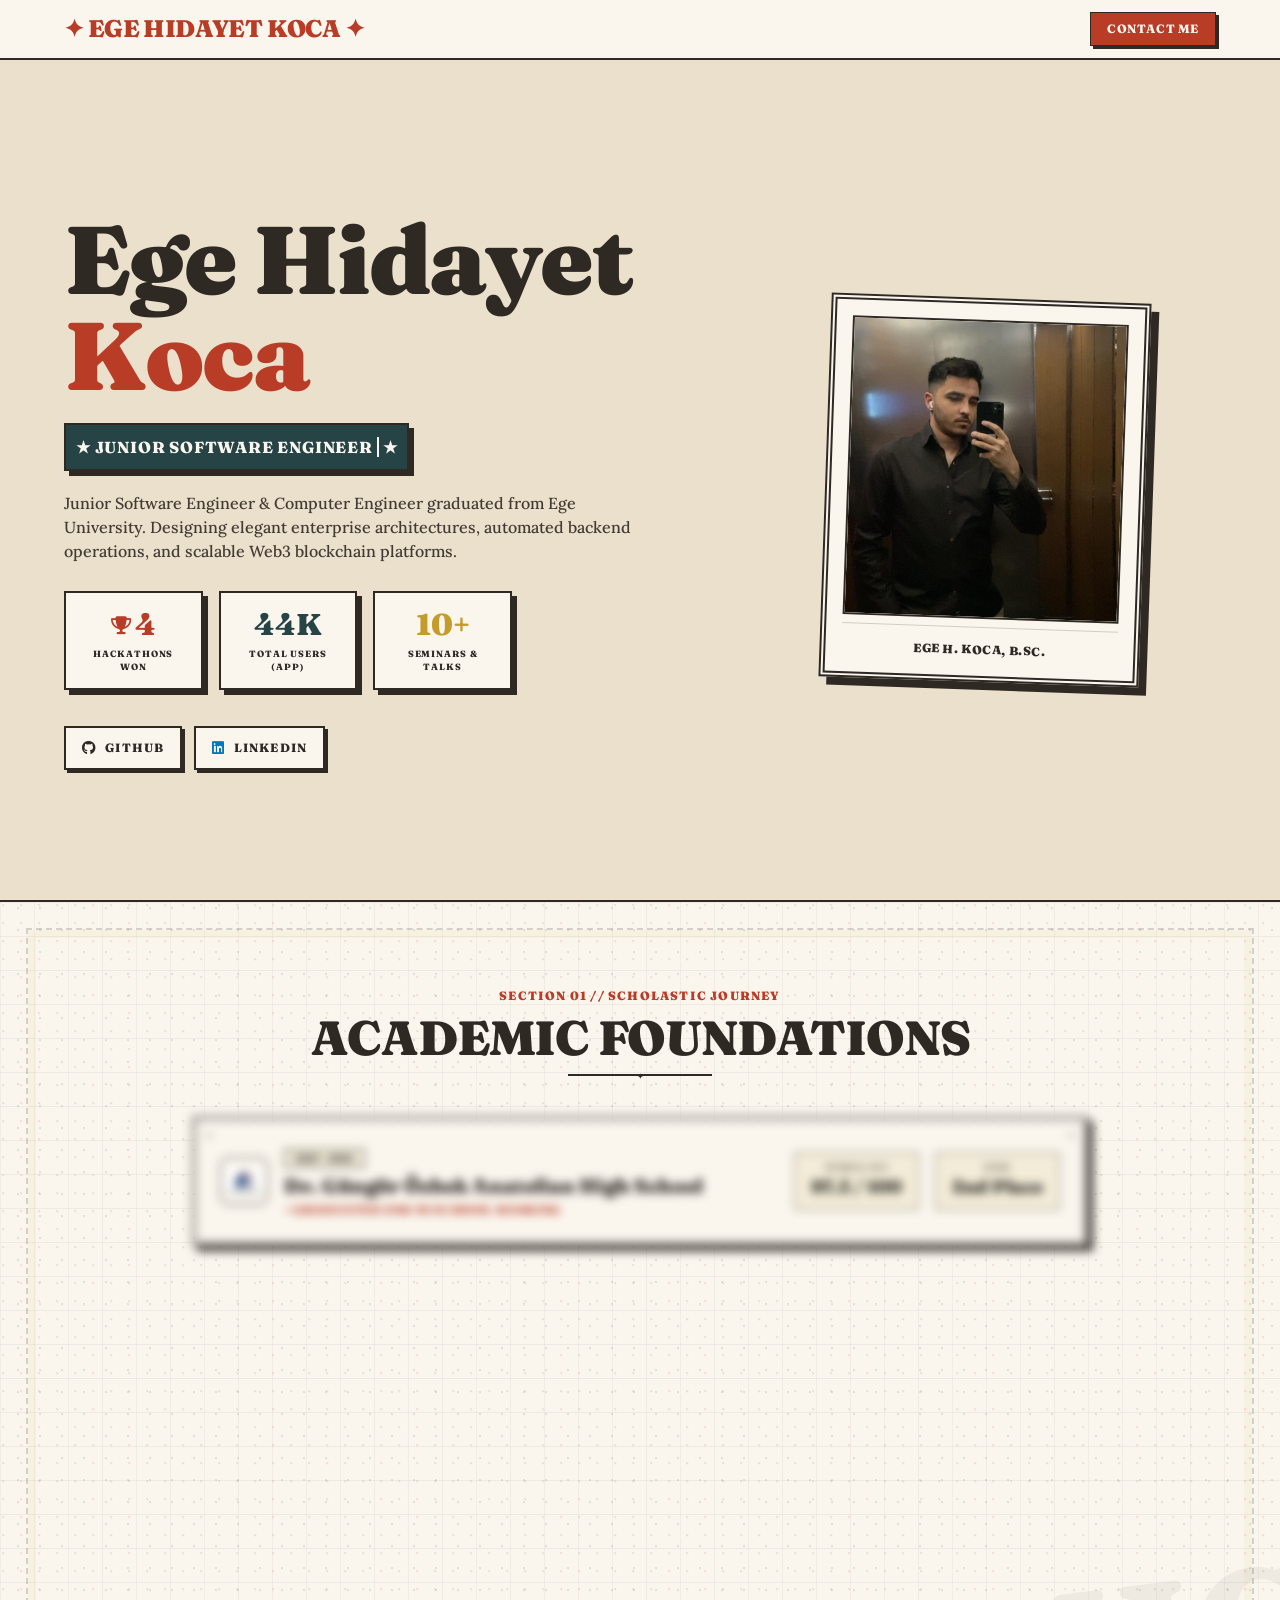
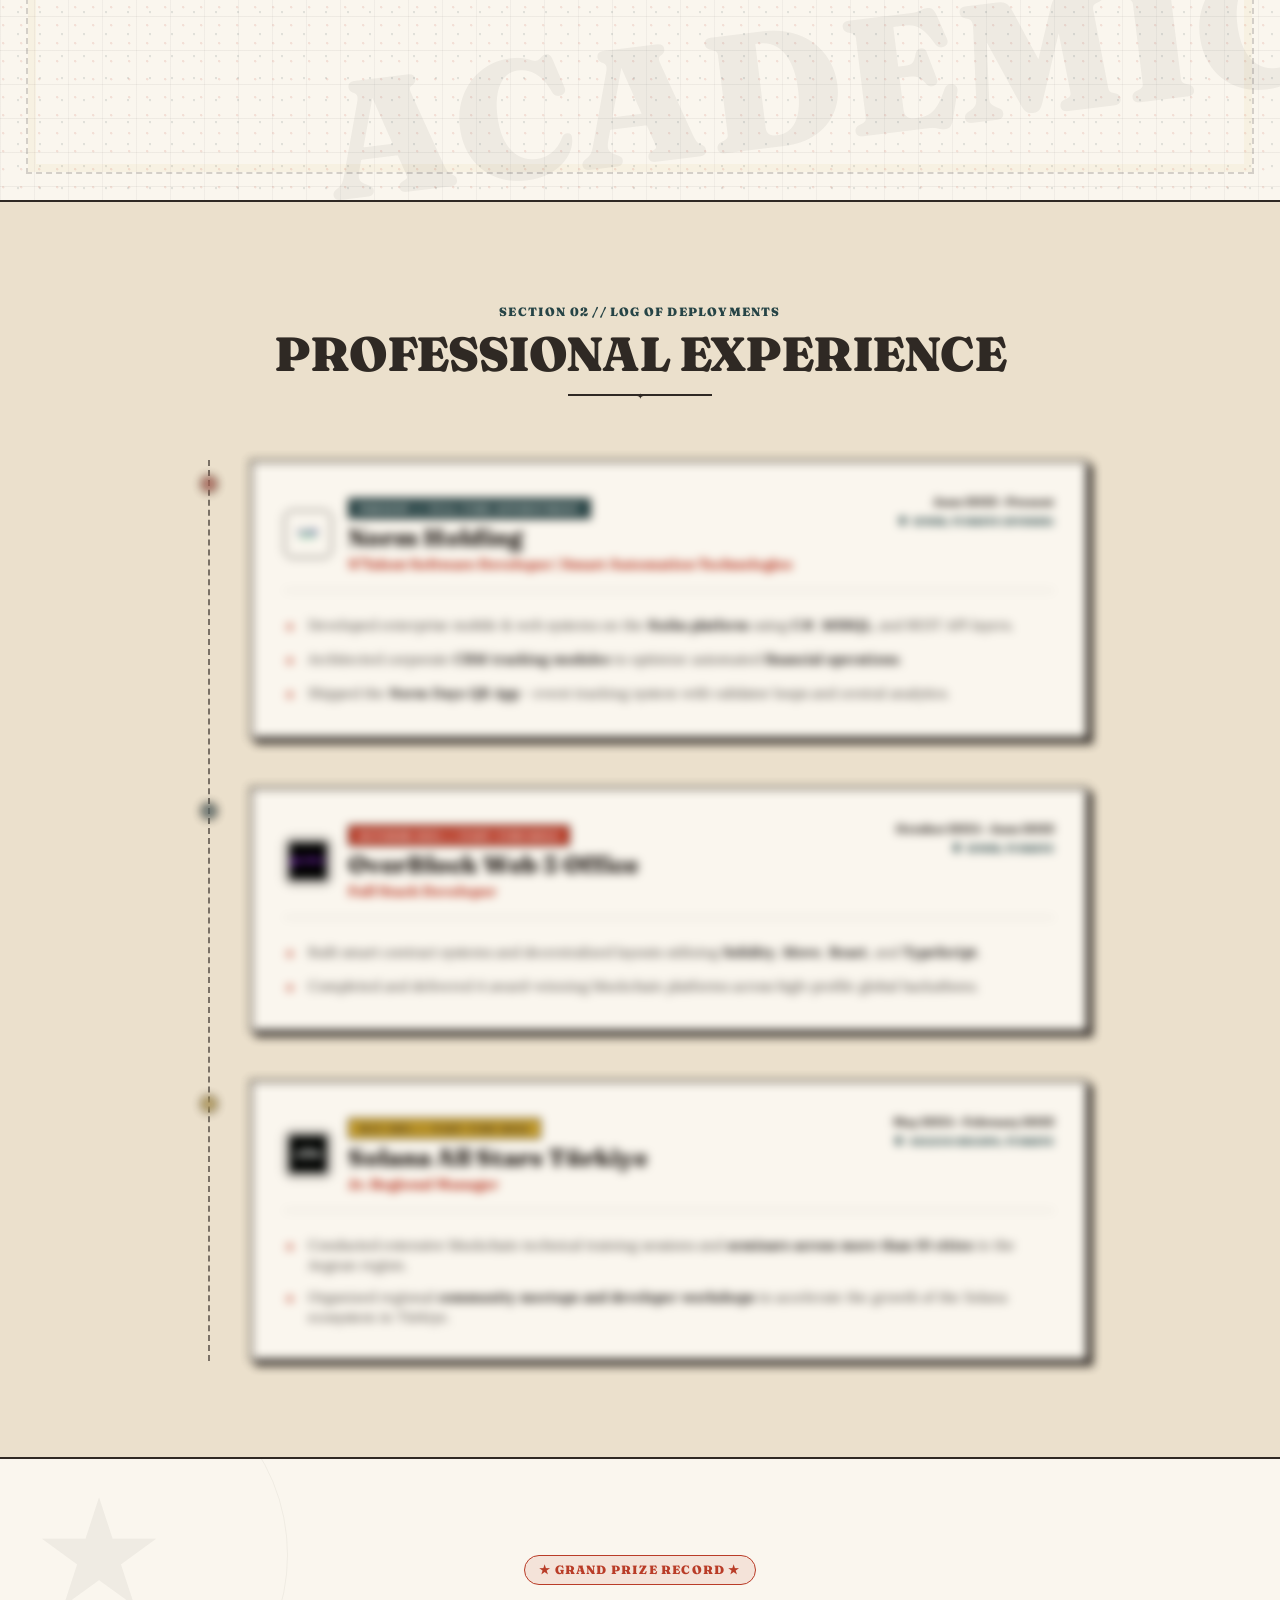
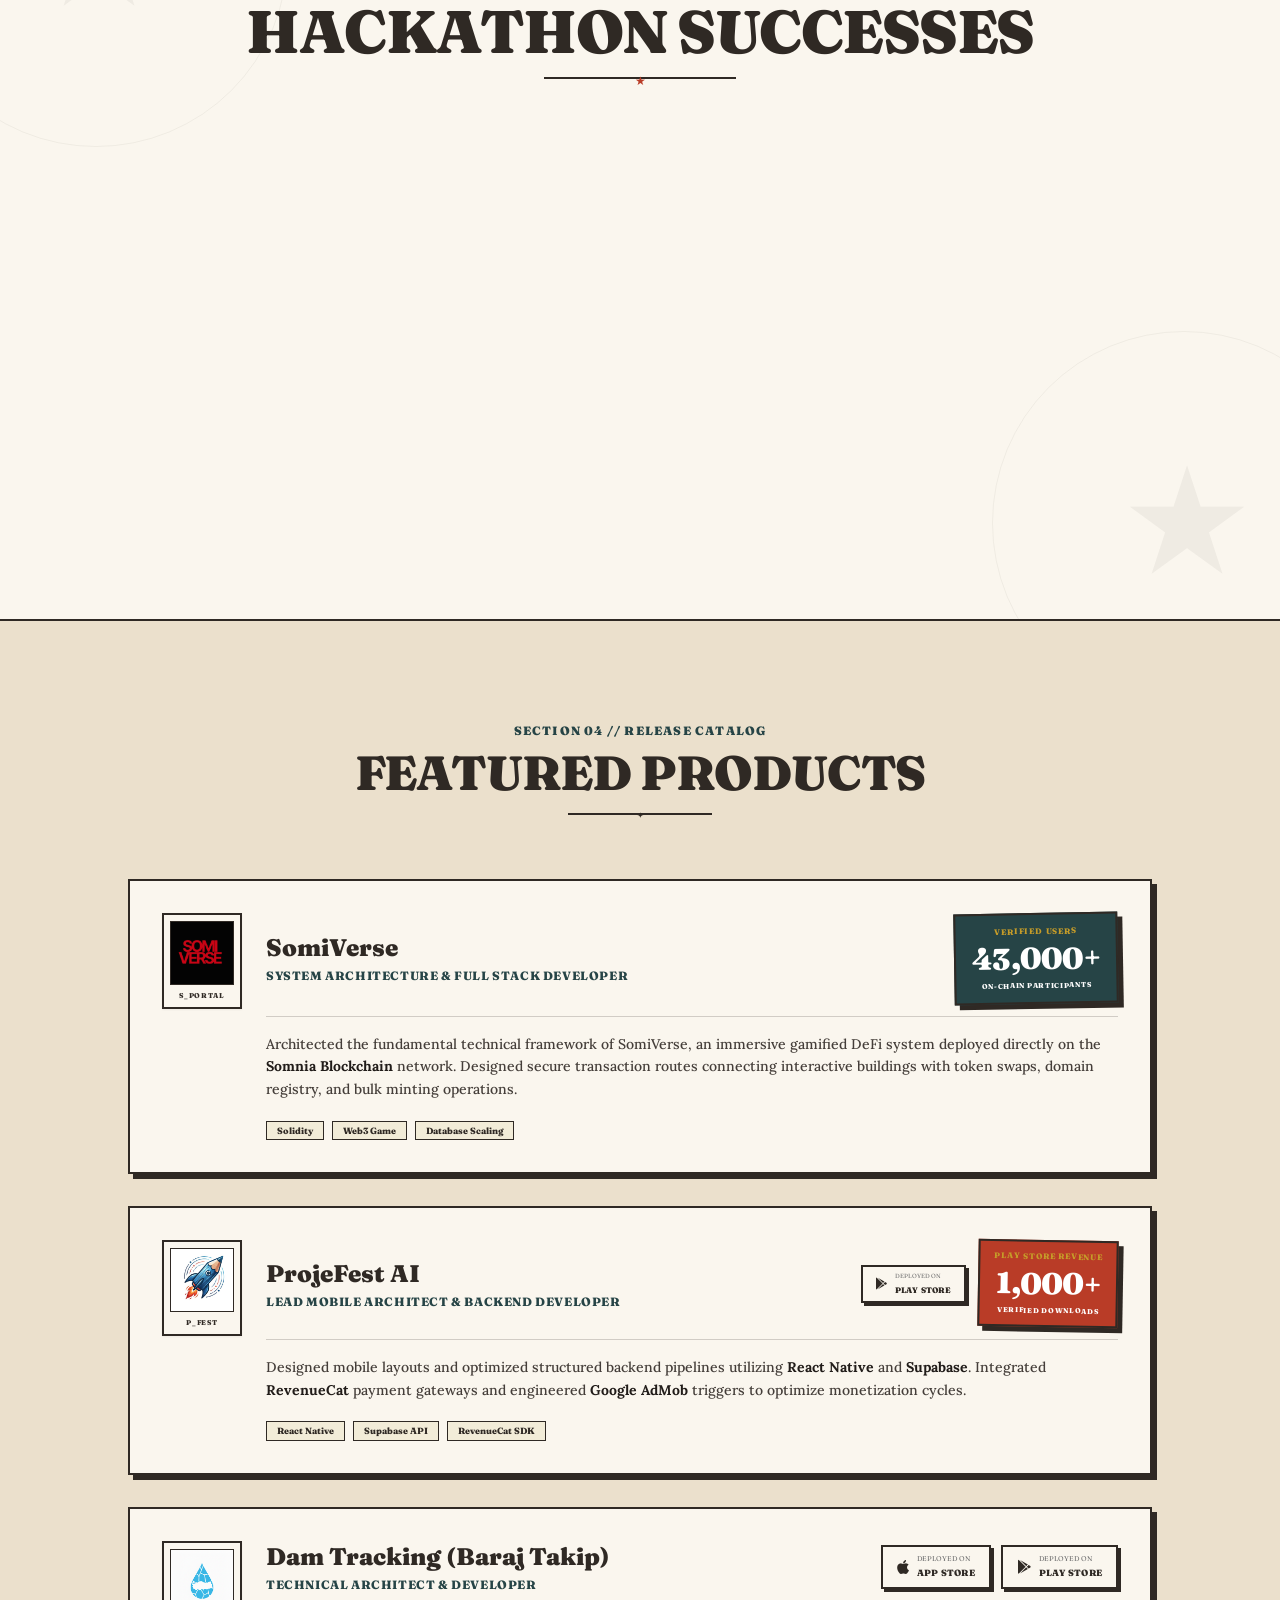
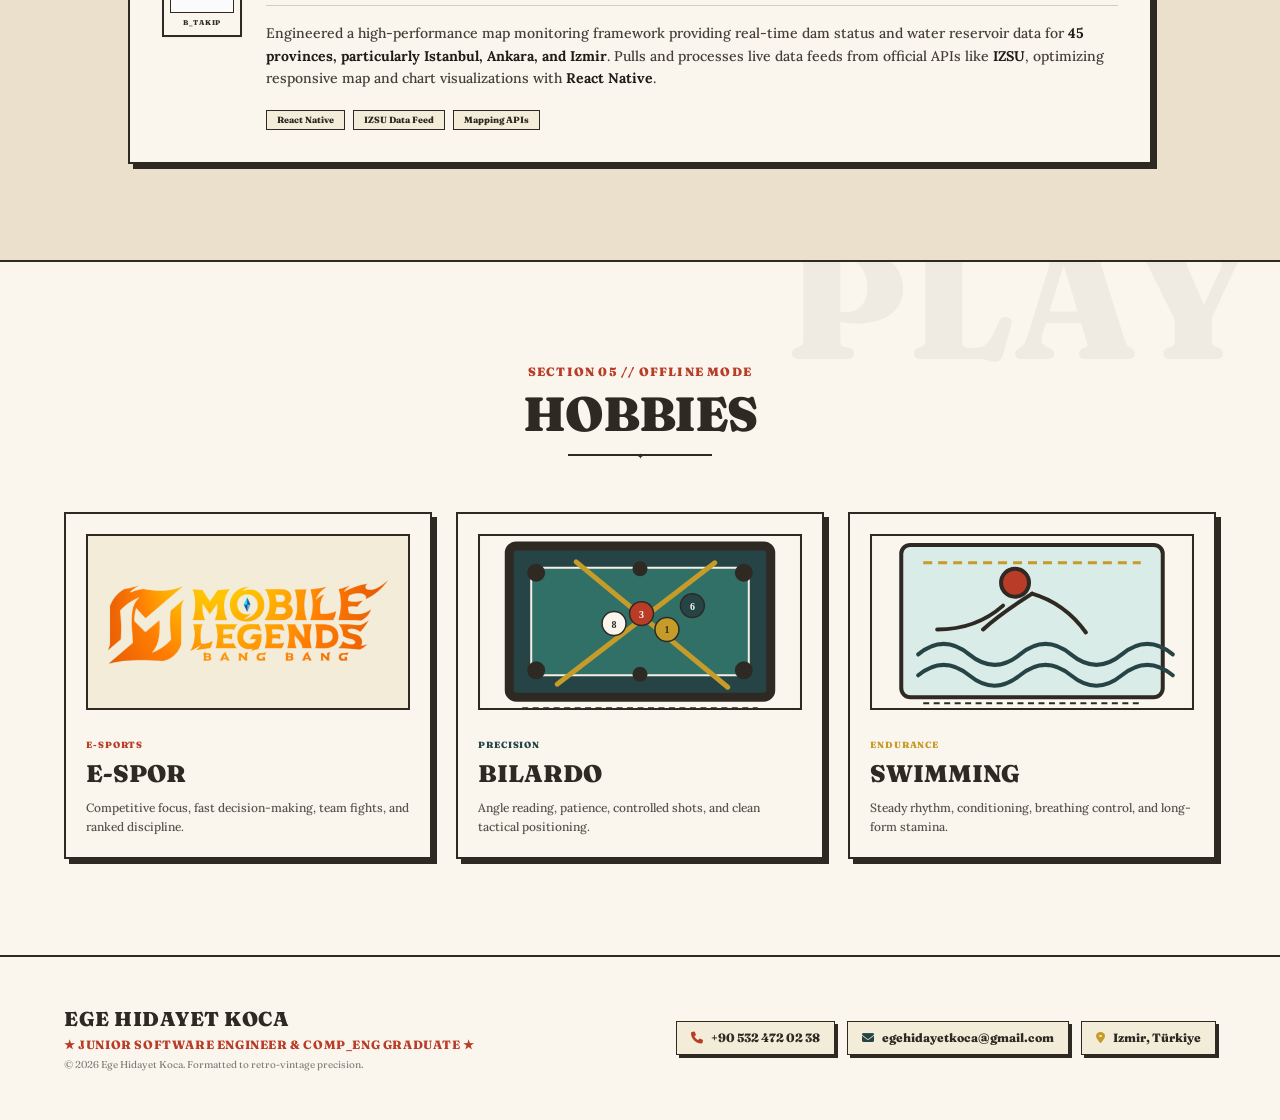
==== commit a326a35e: "Rename swimming hobby title" ====
--- a/index.html
+++ b/index.html
@@ -1090,7 +1090,7 @@
                     </div>
                     <div class="pt-5 mt-auto">
                         <span class="text-[9px] font-serif font-black text-retro-gold uppercase tracking-widest">ENDURANCE</span>
-                        <h3 class="text-2xl font-serif font-black text-retro-charcoal uppercase mt-1">Yüzme</h3>
+                        <h3 class="text-2xl font-serif font-black text-retro-charcoal uppercase mt-1">Swimming</h3>
                         <p class="text-xs text-retro-charcoal/80 leading-relaxed mt-2 font-medium">
                             Steady rhythm, conditioning, breathing control, and long-form stamina.
                         </p>
